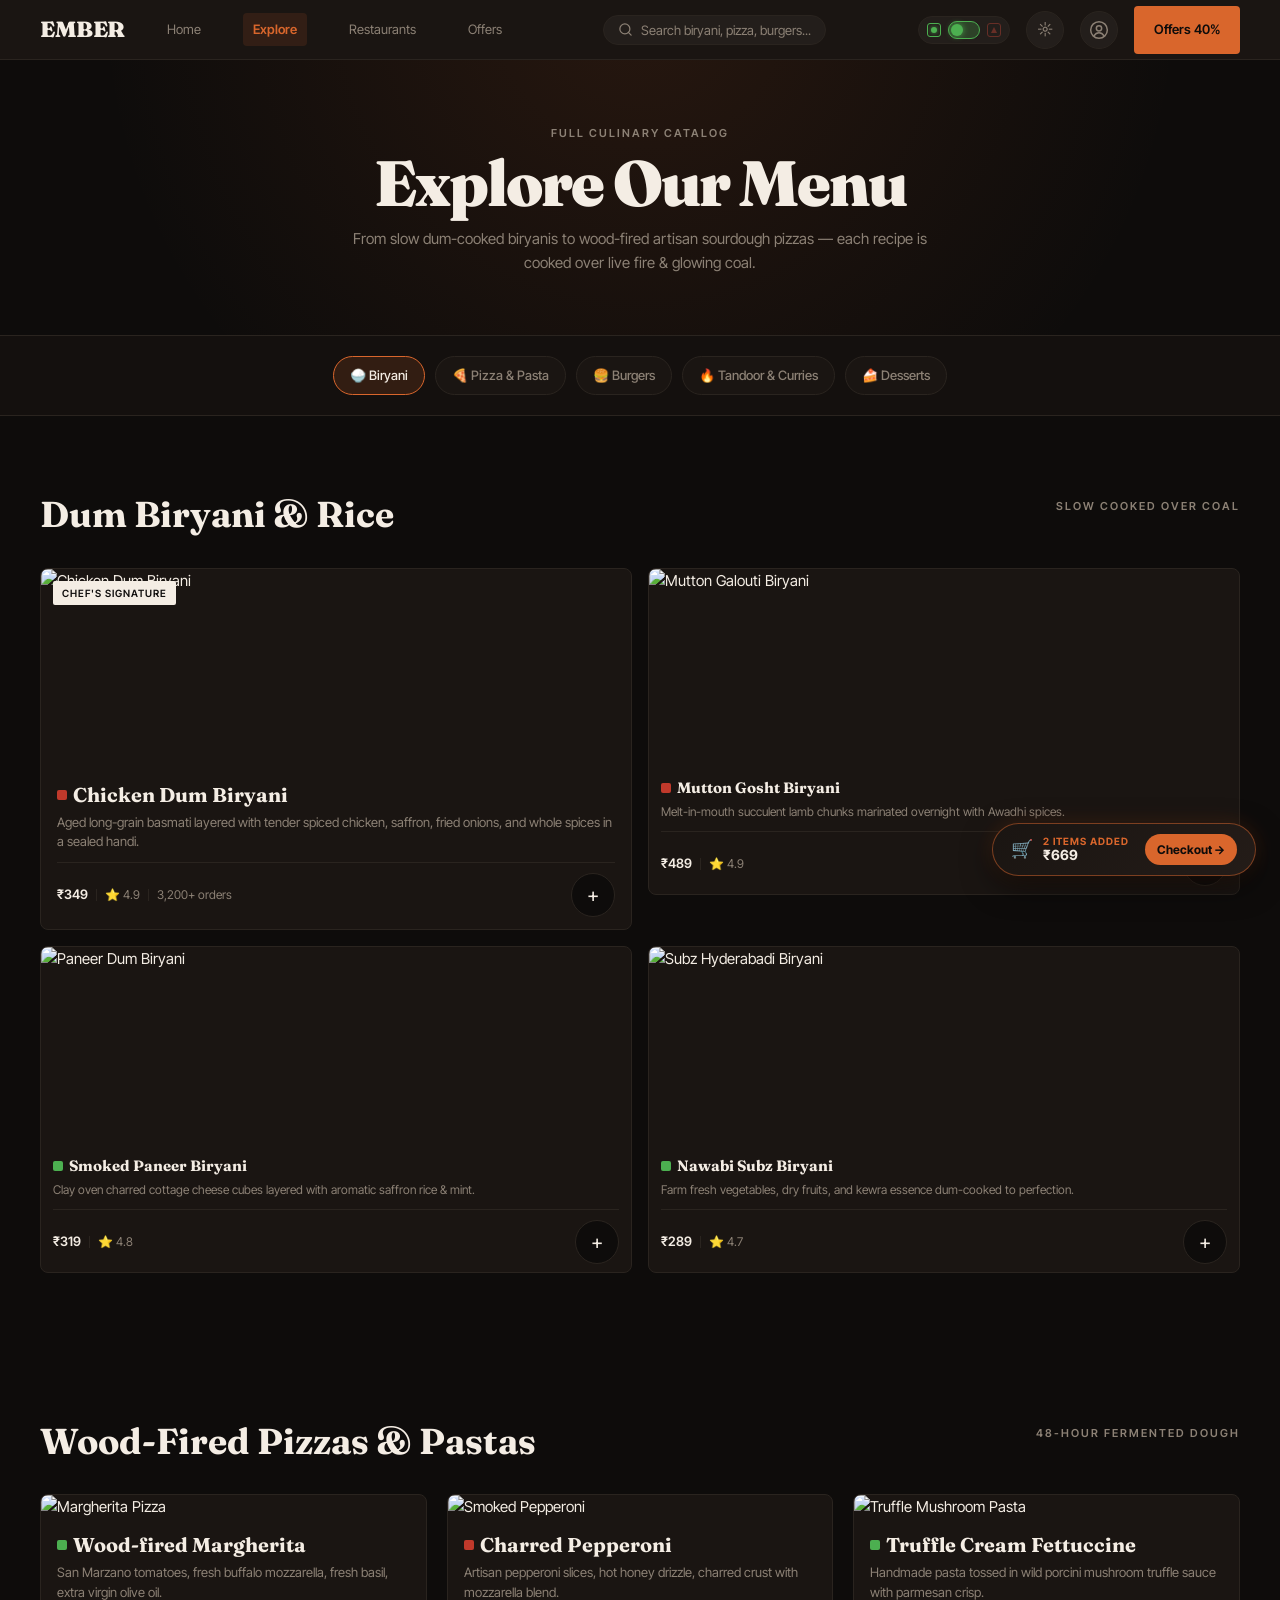
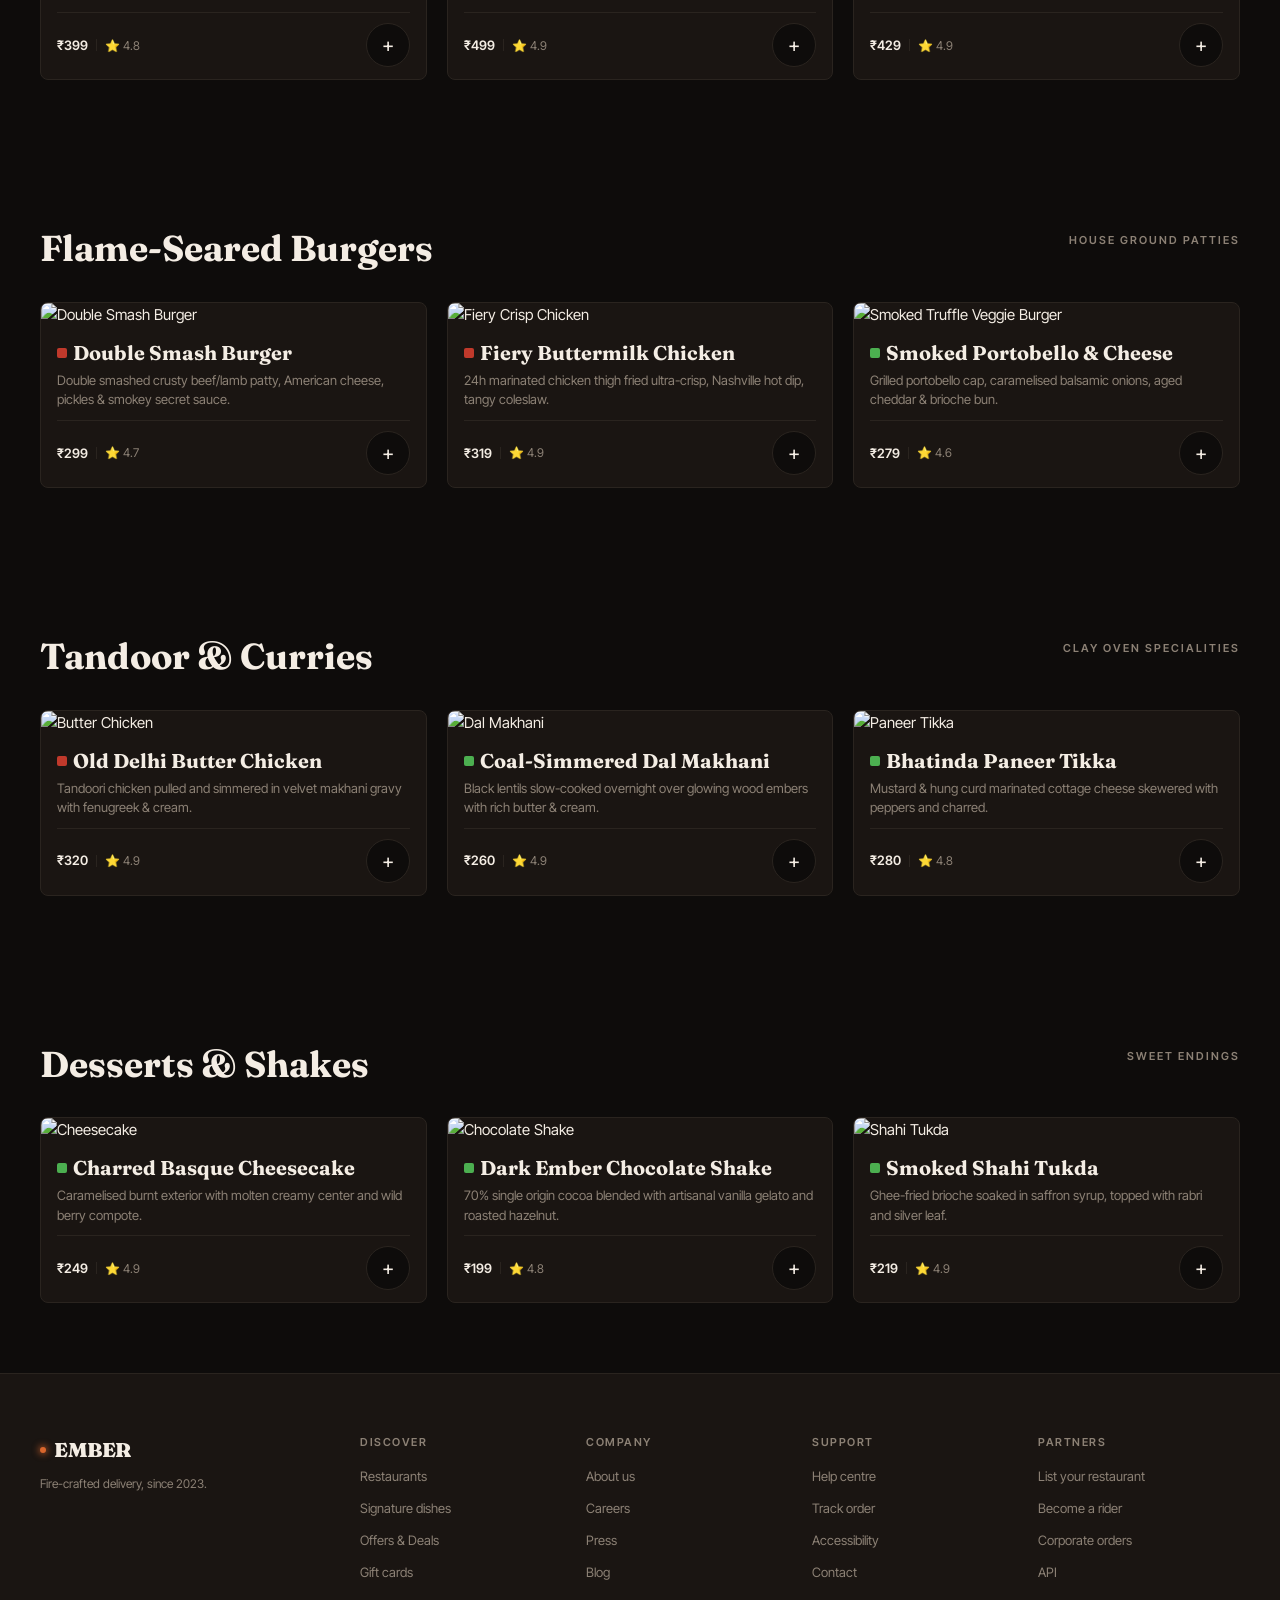
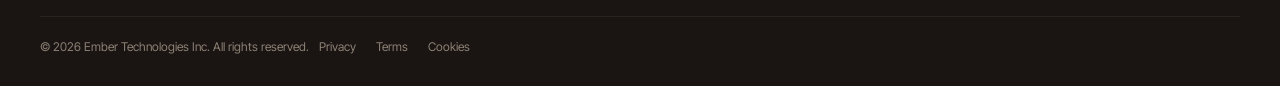
==== explore.html @ 4b08ce4d "Updated code" ====
<!DOCTYPE html>
<html lang="en">
<head>
  <meta charset="UTF-8" />
  <meta name="viewport" content="width=device-width, initial-scale=1.0" />
  <title>Explore Menu — EMBER</title>
  <link href="https://fonts.googleapis.com/css2?family=Fraunces:opsz,wght@9..144,700;9..144,900&family=Inter+Tight:wght@400;500;600&display=swap" rel="stylesheet" />
  <link rel="stylesheet" href="style.css" />
</head>
<body>

<!-- THEME CHECKBOX (hidden) -->
<input type="checkbox" id="themeCheck" class="theme-check" />

<!-- MENU CHECKBOX (hidden) -->
<input type="checkbox" id="menuCheck" class="menu-check" />

<!-- NAV -->
<nav id="nav">
  <a href="index.html" class="wordmark">EMBER</a>
  <div class="nav-links">
    <a href="index.html">Home</a>
    <a href="explore.html" class="active">Explore</a>
    <a href="restaurants.html">Restaurants</a>
    <a href="offers.html">Offers</a>
  </div>

  <!-- Search input (pure HTML/CSS) -->
  <div class="nav-search-box">
    <svg width="15" height="15" viewBox="0 0 24 24" fill="none" stroke="currentColor" stroke-width="2" stroke-linecap="round">
      <circle cx="11" cy="11" r="8"/><line x1="21" y1="21" x2="16.65" y2="16.65"/>
    </svg>
    <input type="text" placeholder="Search biryani, pizza, burgers..." aria-label="Search dishes" />
  </div>

  <div class="nav-right">
    <!-- Veg / Non-Veg Iconic Toggle (Symbols instead of text) -->
    <label class="veg-toggle" title="Toggle Vegetarian / Non-Vegetarian" aria-label="Toggle Veg / Non-Veg">
      <input type="checkbox" id="vegCheck" class="veg-check" />
      <span class="veg-symbol veg-icon" title="Vegetarian">
        <span class="symbol-box"><span class="symbol-circle"></span></span>
      </span>
      <div class="veg-toggle__track">
        <div class="veg-toggle__thumb"></div>
      </div>
      <span class="veg-symbol nonveg-icon" title="Non-Vegetarian">
        <span class="symbol-box"><span class="symbol-triangle"></span></span>
      </span>
    </label>

    <!-- Theme Toggle (Light / Dark Mode) -->
    <label for="themeCheck" class="theme-toggle" title="Toggle Light / Dark Mode" aria-label="Toggle Theme">
      <span class="theme-icon-sun">☼</span>
      <span class="theme-icon-moon">🌙</span>
    </label>

    <!-- Profile Icon on Right -->
    <a href="profile.html" class="nav-profile-btn" title="My Profile" aria-label="Profile">
      <svg width="20" height="20" viewBox="0 0 24 24" fill="none" stroke="currentColor" stroke-width="1.8" stroke-linecap="round" stroke-linejoin="round">
        <circle cx="12" cy="12" r="10"></circle>
        <circle cx="12" cy="10" r="3.2"></circle>
        <path d="M6.2 18.8C7.5 16.5 9.6 15.2 12 15.2C14.4 15.2 16.5 16.5 17.8 18.8"></path>
      </svg>
    </a>

    <a href="offers.html" class="btn btn-primary">Offers 40%</a>

    <!-- Hamburger -->
    <label for="menuCheck" class="hamburger" aria-label="Toggle menu">
      <span></span>
      <span></span>
      <span></span>
    </label>

  </div>
</nav>

<!-- Mobile nav drawer -->
<div class="mobile-nav" id="mobileNav">
  <a href="index.html">Home</a>
  <a href="explore.html" class="active">Explore</a>
  <a href="restaurants.html">Restaurants</a>
  <a href="offers.html">Offers</a>
  <a href="profile.html">Profile</a>
  <a href="login.html">Sign In</a>
</div>

<!-- FLOATING QUICK CART PILL -->
<a href="offers.html" class="floating-cart" title="View Cart">
  <div class="cart-left">
    <span class="cart-icon">🛒</span>
    <div class="cart-text">
      <span class="cart-count">2 Items Added</span>
      <span class="cart-price">₹669</span>
    </div>
  </div>
  <span class="cart-cta">Checkout →</span>
</a>

<!-- PAGE HERO -->
<section class="page-hero">
  <p class="eyebrow">Full culinary catalog</p>
  <h1>Explore Our Menu</h1>
  <p class="hero-sub">From slow dum-cooked biryanis to wood-fired artisan sourdough pizzas — each recipe is cooked over live fire & glowing coal.</p>
</section>

<!-- FILTER PILLS -->
<div class="filter-bar">
  <a href="#biryani" class="filter-pill active">🍚 Biryani</a>
  <a href="#pizza" class="filter-pill">🍕 Pizza & Pasta</a>
  <a href="#burgers" class="filter-pill">🍔 Burgers</a>
  <a href="#tandoor" class="filter-pill">🔥 Tandoor & Curries</a>
  <a href="#desserts" class="filter-pill">🍰 Desserts</a>
</div>

<!-- SECTION 1: BIRYANI -->
<section class="section" id="biryani">
  <div class="section-head">
    <h2 class="section-title">Dum Biryani & Rice</h2>
    <span class="eyebrow">Slow cooked over coal</span>
  </div>
  <div class="dishes-grid">

    <div class="dish-card featured nonveg-card">
      <div class="img-box img-rel">
        <img src="https://images.unsplash.com/photo-1585937421612-70a008356fbe?w=700&q=85&auto=format&fit=crop" alt="Chicken Dum Biryani" loading="lazy" />
        <span class="dish-tag">Chef's Signature</span>
      </div>
      <div class="dish-body">
        <h3 class="dish-name"><span class="dish-dot nonveg"></span>Chicken Dum Biryani</h3>
        <p class="dish-desc">Aged long-grain basmati layered with tender spiced chicken, saffron, fried onions, and whole spices in a sealed handi.</p>
        <div class="meta-row">
          <span class="price">₹349</span>
          <span class="divider"></span>
          <span class="rating">⭐ 4.9</span>
          <span class="divider"></span>
          <span class="orders">3,200+ orders</span>
          <button class="add-btn">+</button>
        </div>
      </div>
    </div>

    <div class="small-stack">
      <div class="dish-card small nonveg-card">
        <div class="img-box"><img src="https://images.unsplash.com/photo-1563379091339-03b21ab4a4f8?w=400&q=80&auto=format&fit=crop" alt="Mutton Galouti Biryani" loading="lazy" /></div>
        <div class="dish-body">
          <h3 class="dish-name"><span class="dish-dot nonveg"></span>Mutton Gosht Biryani</h3>
          <p class="dish-desc">Melt-in-mouth succulent lamb chunks marinated overnight with Awadhi spices.</p>
          <div class="meta-row"><span class="price">₹489</span><span class="divider"></span><span class="rating">⭐ 4.9</span><button class="add-btn">+</button></div>
        </div>
      </div>

      <div class="dish-card small">
        <div class="img-box"><img src="https://images.unsplash.com/photo-1633945274405-b6c8069047b0?w=400&q=80&auto=format&fit=crop" alt="Paneer Dum Biryani" loading="lazy" /></div>
        <div class="dish-body">
          <h3 class="dish-name"><span class="dish-dot veg"></span>Smoked Paneer Biryani</h3>
          <p class="dish-desc">Clay oven charred cottage cheese cubes layered with aromatic saffron rice & mint.</p>
          <div class="meta-row"><span class="price">₹319</span><span class="divider"></span><span class="rating">⭐ 4.8</span><button class="add-btn">+</button></div>
        </div>
      </div>

      <div class="dish-card small">
        <div class="img-box"><img src="https://images.unsplash.com/photo-1596797038530-2c107229654b?w=400&q=80&auto=format&fit=crop" alt="Subz Hyderabadi Biryani" loading="lazy" /></div>
        <div class="dish-body">
          <h3 class="dish-name"><span class="dish-dot veg"></span>Nawabi Subz Biryani</h3>
          <p class="dish-desc">Farm fresh vegetables, dry fruits, and kewra essence dum-cooked to perfection.</p>
          <div class="meta-row"><span class="price">₹289</span><span class="divider"></span><span class="rating">⭐ 4.7</span><button class="add-btn">+</button></div>
        </div>
      </div>
    </div>

  </div>
</section>

<!-- SECTION 2: PIZZAS & PASTAS -->
<section class="section" id="pizza">
  <div class="section-head">
    <h2 class="section-title">Wood-Fired Pizzas & Pastas</h2>
    <span class="eyebrow">48-hour fermented dough</span>
  </div>
  <div class="menu-grid">

    <div class="dish-card">
      <div class="img-box"><img src="https://images.unsplash.com/photo-1513104890138-7c749659a591?w=600&q=80&auto=format&fit=crop" alt="Margherita Pizza" loading="lazy" /></div>
      <div class="dish-body">
        <h3 class="dish-name"><span class="dish-dot veg"></span>Wood-fired Margherita</h3>
        <p class="dish-desc">San Marzano tomatoes, fresh buffalo mozzarella, fresh basil, extra virgin olive oil.</p>
        <div class="meta-row"><span class="price">₹399</span><span class="divider"></span><span class="rating">⭐ 4.8</span><button class="add-btn">+</button></div>
      </div>
    </div>

    <div class="dish-card nonveg-card">
      <div class="img-box"><img src="https://images.unsplash.com/photo-1628840042765-356cda07504e?w=600&q=80&auto=format&fit=crop" alt="Smoked Pepperoni" loading="lazy" /></div>
      <div class="dish-body">
        <h3 class="dish-name"><span class="dish-dot nonveg"></span>Charred Pepperoni</h3>
        <p class="dish-desc">Artisan pepperoni slices, hot honey drizzle, charred crust with mozzarella blend.</p>
        <div class="meta-row"><span class="price">₹499</span><span class="divider"></span><span class="rating">⭐ 4.9</span><button class="add-btn">+</button></div>
      </div>
    </div>

    <div class="dish-card">
      <div class="img-box"><img src="https://images.unsplash.com/photo-1621996346565-e3dbc646d9a9?w=600&q=80&auto=format&fit=crop" alt="Truffle Mushroom Pasta" loading="lazy" /></div>
      <div class="dish-body">
        <h3 class="dish-name"><span class="dish-dot veg"></span>Truffle Cream Fettuccine</h3>
        <p class="dish-desc">Handmade pasta tossed in wild porcini mushroom truffle sauce with parmesan crisp.</p>
        <div class="meta-row"><span class="price">₹429</span><span class="divider"></span><span class="rating">⭐ 4.9</span><button class="add-btn">+</button></div>
      </div>
    </div>

  </div>
</section>

<!-- SECTION 3: BURGERS -->
<section class="section" id="burgers">
  <div class="section-head">
    <h2 class="section-title">Flame-Seared Burgers</h2>
    <span class="eyebrow">House ground patties</span>
  </div>
  <div class="menu-grid">

    <div class="dish-card nonveg-card">
      <div class="img-box"><img src="https://images.unsplash.com/photo-1555939594-58d7cb561ad1?w=600&q=80&auto=format&fit=crop" alt="Double Smash Burger" loading="lazy" /></div>
      <div class="dish-body">
        <h3 class="dish-name"><span class="dish-dot nonveg"></span>Double Smash Burger</h3>
        <p class="dish-desc">Double smashed crusty beef/lamb patty, American cheese, pickles & smokey secret sauce.</p>
        <div class="meta-row"><span class="price">₹299</span><span class="divider"></span><span class="rating">⭐ 4.7</span><button class="add-btn">+</button></div>
      </div>
    </div>

    <div class="dish-card nonveg-card">
      <div class="img-box"><img src="https://images.unsplash.com/photo-1568901346375-23c9450c58cd?w=600&q=80&auto=format&fit=crop" alt="Fiery Crisp Chicken" loading="lazy" /></div>
      <div class="dish-body">
        <h3 class="dish-name"><span class="dish-dot nonveg"></span>Fiery Buttermilk Chicken</h3>
        <p class="dish-desc">24h marinated chicken thigh fried ultra-crisp, Nashville hot dip, tangy coleslaw.</p>
        <div class="meta-row"><span class="price">₹319</span><span class="divider"></span><span class="rating">⭐ 4.9</span><button class="add-btn">+</button></div>
      </div>
    </div>

    <div class="dish-card">
      <div class="img-box"><img src="https://images.unsplash.com/photo-1550547660-d9450f859349?w=600&q=80&auto=format&fit=crop" alt="Smoked Truffle Veggie Burger" loading="lazy" /></div>
      <div class="dish-body">
        <h3 class="dish-name"><span class="dish-dot veg"></span>Smoked Portobello & Cheese</h3>
        <p class="dish-desc">Grilled portobello cap, caramelised balsamic onions, aged cheddar & brioche bun.</p>
        <div class="meta-row"><span class="price">₹279</span><span class="divider"></span><span class="rating">⭐ 4.6</span><button class="add-btn">+</button></div>
      </div>
    </div>

  </div>
</section>

<!-- SECTION 4: TANDOOR & CURRIES -->
<section class="section" id="tandoor">
  <div class="section-head">
    <h2 class="section-title">Tandoor & Curries</h2>
    <span class="eyebrow">Clay oven specialities</span>
  </div>
  <div class="menu-grid">

    <div class="dish-card nonveg-card">
      <div class="img-box"><img src="https://images.unsplash.com/photo-1567188040759-fb8a883dc6d8?w=600&q=80&auto=format&fit=crop" alt="Butter Chicken" loading="lazy" /></div>
      <div class="dish-body">
        <h3 class="dish-name"><span class="dish-dot nonveg"></span>Old Delhi Butter Chicken</h3>
        <p class="dish-desc">Tandoori chicken pulled and simmered in velvet makhani gravy with fenugreek & cream.</p>
        <div class="meta-row"><span class="price">₹320</span><span class="divider"></span><span class="rating">⭐ 4.9</span><button class="add-btn">+</button></div>
      </div>
    </div>

    <div class="dish-card">
      <div class="img-box"><img src="https://images.unsplash.com/photo-1588166524941-3bf61a9c41db?w=600&q=80&auto=format&fit=crop" alt="Dal Makhani" loading="lazy" /></div>
      <div class="dish-body">
        <h3 class="dish-name"><span class="dish-dot veg"></span>Coal-Simmered Dal Makhani</h3>
        <p class="dish-desc">Black lentils slow-cooked overnight over glowing wood embers with rich butter & cream.</p>
        <div class="meta-row"><span class="price">₹260</span><span class="divider"></span><span class="rating">⭐ 4.9</span><button class="add-btn">+</button></div>
      </div>
    </div>

    <div class="dish-card">
      <div class="img-box"><img src="https://images.unsplash.com/photo-1599488615731-7e5c2823ff28?w=600&q=80&auto=format&fit=crop" alt="Paneer Tikka" loading="lazy" /></div>
      <div class="dish-body">
        <h3 class="dish-name"><span class="dish-dot veg"></span>Bhatinda Paneer Tikka</h3>
        <p class="dish-desc">Mustard & hung curd marinated cottage cheese skewered with peppers and charred.</p>
        <div class="meta-row"><span class="price">₹280</span><span class="divider"></span><span class="rating">⭐ 4.8</span><button class="add-btn">+</button></div>
      </div>
    </div>

  </div>
</section>

<!-- SECTION 5: DESSERTS -->
<section class="section" id="desserts">
  <div class="section-head">
    <h2 class="section-title">Desserts & Shakes</h2>
    <span class="eyebrow">Sweet endings</span>
  </div>
  <div class="menu-grid">

    <div class="dish-card">
      <div class="img-box"><img src="https://images.unsplash.com/photo-1551024601-bec78aea704b?w=600&q=80&auto=format&fit=crop" alt="Cheesecake" loading="lazy" /></div>
      <div class="dish-body">
        <h3 class="dish-name"><span class="dish-dot veg"></span>Charred Basque Cheesecake</h3>
        <p class="dish-desc">Caramelised burnt exterior with molten creamy center and wild berry compote.</p>
        <div class="meta-row"><span class="price">₹249</span><span class="divider"></span><span class="rating">⭐ 4.9</span><button class="add-btn">+</button></div>
      </div>
    </div>

    <div class="dish-card">
      <div class="img-box"><img src="https://images.unsplash.com/photo-1572490122747-3968b75cc699?w=600&q=80&auto=format&fit=crop" alt="Chocolate Shake" loading="lazy" /></div>
      <div class="dish-body">
        <h3 class="dish-name"><span class="dish-dot veg"></span>Dark Ember Chocolate Shake</h3>
        <p class="dish-desc">70% single origin cocoa blended with artisanal vanilla gelato and roasted hazelnut.</p>
        <div class="meta-row"><span class="price">₹199</span><span class="divider"></span><span class="rating">⭐ 4.8</span><button class="add-btn">+</button></div>
      </div>
    </div>

    <div class="dish-card">
      <div class="img-box"><img src="https://images.unsplash.com/photo-1601050690597-df0568f70950?w=600&q=80&auto=format&fit=crop" alt="Shahi Tukda" loading="lazy" /></div>
      <div class="dish-body">
        <h3 class="dish-name"><span class="dish-dot veg"></span>Smoked Shahi Tukda</h3>
        <p class="dish-desc">Ghee-fried brioche soaked in saffron syrup, topped with rabri and silver leaf.</p>
        <div class="meta-row"><span class="price">₹219</span><span class="divider"></span><span class="rating">⭐ 4.9</span><button class="add-btn">+</button></div>
      </div>
    </div>

  </div>
</section>

<!-- FOOTER -->
<footer>
  <div class="footer-top">
    <div>
      <div class="footer-wordmark"><span class="ember-dot"></span> EMBER</div>
      <p class="footer-tagline">Fire-crafted delivery, since 2023.</p>
    </div>
    <div class="footer-nav">
      <div><p class="col-head">Discover</p><ul><li><a href="restaurants.html">Restaurants</a></li><li><a href="explore.html">Signature dishes</a></li><li><a href="offers.html">Offers & Deals</a></li><li><a href="explore.html">Gift cards</a></li></ul></div>
      <div><p class="col-head">Company</p><ul><li><a href="home.html">About us</a></li><li><a href="#">Careers</a></li><li><a href="#">Press</a></li><li><a href="#">Blog</a></li></ul></div>
      <div><p class="col-head">Support</p><ul><li><a href="#">Help centre</a></li><li><a href="#">Track order</a></li><li><a href="#">Accessibility</a></li><li><a href="#">Contact</a></li></ul></div>
      <div><p class="col-head">Partners</p><ul><li><a href="#">List your restaurant</a></li><li><a href="#">Become a rider</a></li><li><a href="#">Corporate orders</a></li><li><a href="#">API</a></li></ul></div>
    </div>
  </div>
  <div class="footer-bottom">
    <p>© 2026 Ember Technologies Inc. All rights reserved.</p>
    <div class="legal-links"><a href="#">Privacy</a><a href="#">Terms</a><a href="#">Cookies</a></div>
  </div>
</footer>

</body>
</html>
---- style.css ----
/* ============================================
   EMBER — style.css
   MOBILE FIRST: base styles target smallest
   screens. min-width queries add layout for
   larger screens progressively.
   Viewport meta tag is in index.html.
   ============================================ */

/* === RESET === */
*, *::before, *::after {
  margin: 0;
  padding: 0;
  box-sizing: border-box;
}

/* === BASE (mobile — smallest screen first) === */
body {
  background-color: #0E0C0B;
  color: #F4EDE4;
  font-family: 'Inter Tight', sans-serif;
  font-size: 15px;
  line-height: 1.6;
  overflow-x: hidden;
}

img {
  display: block;
  max-width: 100%;
  height: auto;
}

a   { color: inherit; text-decoration: none; }
ul, ol { list-style: none; }

button {
  background: none;
  border: none;
  cursor: pointer;
  font-family: inherit;
  color: inherit;
}

/* === NAV — mobile base === */
nav {
  position: fixed;
  top: 0; left: 0; right: 0;
  z-index: 100;
  display: flex;
  align-items: center;
  gap: 1rem;
  /* Mobile: tighter padding */
  padding: 0 16px;
  height: 60px;
  background-color: #1A1512;
  border-bottom: 1px solid #2A241F;
}

nav.scrolled { border-bottom-color: #8C8175; }

/* === CSS SCROLL-DRIVEN: nav border brightens on scroll ===
   Uses animation-timeline: scroll() — pure CSS, no JS.
   Falls back gracefully on unsupported browsers.          */
@keyframes navScroll {
  to { border-bottom-color: #8C8175; }
}

@supports (animation-timeline: scroll()) {
  nav {
    animation: navScroll linear both;
    animation-timeline: scroll(root block);
    animation-range: 0px 60px;
  }
}

/* === CSS SCROLL REVEAL ===
   Fade + slide up as each element enters the viewport.
   Uses animation-timeline: view() — pure CSS, no JS.
   @supports ensures hidden elements are shown on
   browsers that don't support this yet.               */
@keyframes revealUp {
  from { opacity: 0; transform: translateY(28px); }
  to   { opacity: 1; transform: translateY(0); }
}

@supports (animation-timeline: view()) {
  .cat-card,
  .dish-card,
  .rest-card,
  .why-item,
  .offer-content {
    animation: revealUp 0.55s ease both;
    animation-timeline: view();
    animation-range: entry 5% entry 35%;
  }
}

.wordmark {
  font-family: 'Fraunces', serif;
  font-size: 22px;
  font-weight: 900;
  letter-spacing: -0.5px;
  color: #F4EDE4;
}

/* Desktop nav links hidden on mobile */
.nav-links {
  display: none;
  gap: 2rem;
  margin-right: auto;
}

.nav-links a       { font-size: 13px; color: #8C8175; padding: 6px 10px; border-radius: 4px; transition: color 0.2s, background-color 0.2s; }
.nav-links a:hover { color: #F4EDE4; }
.nav-links a.active { color: #D9662C; font-weight: 600; background-color: rgba(217, 102, 44, 0.12); }

/* Right side of nav */
.nav-right {
  display: flex;
  align-items: center;
  gap: 1rem;
  margin-left: auto;
}

/* === BUTTONS — mobile base === */
/* Min tappable area: 48x48px as per mobile-first best practice */
.btn {
  display: inline-flex;
  align-items: center;
  justify-content: center;
  min-height: 48px;
  padding: 0 20px;
  font-size: 13px;
  font-weight: 600;
  border-radius: 4px;
  text-align: center;
}

.btn:hover     { opacity: 0.85; }
.btn-primary   { background-color: #D9662C; color: #0E0C0B; }
.btn-ghost     { border: 1px solid #2A241F; color: #F4EDE4; }

/* === HERO — mobile base: single column === */
.hero {
  padding-top: 60px;         /* offset for fixed nav */
  display: grid;
  grid-template-columns: 1fr; /* single column on mobile */
  overflow: hidden;
}

.hero-content {
  padding: 32px 16px 40px;
  order: 2;                  /* text below image on mobile */
}

.eyebrow {
  font-size: 11px;
  font-weight: 600;
  letter-spacing: 2px;
  text-transform: uppercase;
  color: #8C8175;
  margin-bottom: 16px;
}

h1 {
  font-family: 'Fraunces', serif;
  font-size: 40px;           /* small on mobile */
  font-weight: 900;
  line-height: 0.95;
  letter-spacing: -1px;
  color: #F4EDE4;
  margin-bottom: 16px;
}

h1 span { display: block; }

.hero-sub {
  font-size: 14px;
  color: #8C8175;
  margin-bottom: 24px;
  line-height: 1.6;
}

/* Stack buttons vertically on mobile */
.btn-row {
  display: flex;
  flex-direction: column;
  gap: 10px;
}

.btn-row .btn { width: 100%; }

.hero-img-wrap {
  position: relative;
  min-height: 260px;
  order: 1;                  /* image above text on mobile */
}

.hero-img-wrap img {
  width: 100%;
  height: 100%;
  object-fit: cover;
}

.badges {
  position: absolute;
  bottom: 16px;
  left: 8px;
  display: flex;
  flex-direction: column;
  gap: 6px;
}

.badge {
  display: inline-flex;
  align-items: center;
  gap: 6px;
  font-size: 11px;
  font-weight: 500;
  background-color: rgba(14,12,11,0.78);
  border: 1px solid rgba(244,237,228,0.12);
  padding: 5px 10px;
  border-radius: 50px;
}

#heroCanvas {
  position: absolute;
  top: 0; left: 0;
  width: 100%; height: 100%;
  pointer-events: none;
}

/* === SECTIONS — mobile base === */
.section { padding: 44px 16px; }

.section-head {
  display: flex;
  align-items: center;
  justify-content: space-between;
  margin-bottom: 24px;
}

.section-title {
  font-family: 'Fraunces', serif;
  font-size: 28px;           /* smaller on mobile */
  font-weight: 700;
  color: #F4EDE4;
}

.see-all       { font-size: 13px; color: #8C8175; }
.see-all:hover { color: #F4EDE4; }

/* === CATEGORIES — horizontal scroll on all screens === */
.cat-strip {
  display: flex;
  gap: 12px;
  overflow-x: auto;
  -webkit-overflow-scrolling: touch;
}

.cat-strip::-webkit-scrollbar { display: none; }

.cat-card {
  flex-shrink: 0;
  width: 150px;              /* compact on mobile */
  border-radius: 6px;
  overflow: hidden;
  background-color: #1A1512;
  cursor: pointer;
}

.cat-card.wide   { width: 220px; }
.cat-card.tall   { width: 165px; }
.cat-card.narrow { width: 130px; }

.cat-card .img-box {
  height: 160px;             /* shorter images on mobile */
  overflow: hidden;
}

.cat-card .img-box img {
  width: 100%; height: 100%;
  object-fit: cover;
  transition: transform 0.4s;
}

.cat-card:hover .img-box img { transform: scale(1.04); }

.cat-name {
  display: block;
  font-size: 13px;
  font-weight: 600;
  padding: 10px 12px;
  position: relative;
}

.cat-name::after {
  content: '';
  position: absolute;
  bottom: 6px; left: 12px;
  width: 0; height: 1px;
  background-color: #D9662C;
  transition: width 0.4s;
}

.cat-card:hover .cat-name::after { width: calc(100% - 24px); }

/* === DISHES — all equal cards on mobile === */
.dishes-grid {
  display: grid;
  grid-template-columns: 1fr;
  gap: 16px;
  align-items: start;
}

/* small-stack becomes a normal flow on mobile */
.small-stack {
  display: contents; /* children participate directly in dishes-grid */
}

.dish-card {
  background-color: #1A1512;
  border: 1px solid #2A241F;
  border-radius: 8px;
  overflow: hidden;
  transition: border-color 0.3s;
}

.dish-card:hover { border-color: #8C8175; }

.dish-card .img-box          { overflow: hidden; }
.dish-card.featured .img-box { height: 200px; }  /* same height as small on mobile */
.dish-card.small    .img-box { height: 200px; }

.dish-card .img-box img {
  width: 100%; height: 100%;
  object-fit: cover;
  transition: transform 0.5s;
}

.dish-card:hover .img-box img { transform: scale(1.03); }

.img-rel { position: relative; }

.dish-tag {
  position: absolute;
  top: 12px; left: 12px;
  font-size: 10px; font-weight: 600;
  letter-spacing: 1px; text-transform: uppercase;
  background-color: #F4EDE4; color: #0E0C0B;
  padding: 4px 9px; border-radius: 2px;
}

.dish-body             { padding: 14px 16px 12px; }
.dish-card.small .dish-body { padding: 10px 12px 8px; }

.dish-name {
  font-family: 'Fraunces', serif;
  font-size: 18px;
  font-weight: 700;
  line-height: 1.2;
  margin-bottom: 6px;
  display: flex;
  align-items: center;
}

.dish-card.small .dish-name { font-size: 15px; }

.dish-desc {
  font-size: 13px;
  color: #8C8175;
  line-height: 1.5;
  margin-bottom: 10px;
}

.dish-card.small .dish-desc { font-size: 12px; }

.meta-row {
  display: flex;
  align-items: center;
  gap: 8px;
  padding-top: 10px;
  border-top: 1px solid #2A241F;
  font-size: 13px;
  flex-wrap: wrap;
}

.price   { font-weight: 600; }
.divider { width: 1px; height: 12px; background-color: #2A241F; flex-shrink: 0; }
.rating  { font-size: 12px; color: #8C8175; }
.orders  { font-size: 12px; color: #8C8175; }

/* Add button — 48x48 tappable area */
.add-btn {
  margin-left: auto;
  width: 44px;
  height: 44px;
  border-radius: 50%;
  background-color: #0E0C0B;
  border: 1px solid #2A241F;
  font-size: 20px;
  display: flex;
  align-items: center;
  justify-content: center;
  transition: background-color 0.2s;
  flex-shrink: 0;
}

.add-btn:hover {
  background-color: #D9662C;
  border-color: #D9662C;
  color: #0E0C0B;
}

/* === RESTAURANTS — single column on mobile === */
.rest-grid {
  display: grid;
  grid-template-columns: 1fr;  /* stacked on mobile */
  gap: 16px;
  align-items: start;
}

.rest-card {
  background-color: #1A1512;
  border: 1px solid #2A241F;
  border-radius: 8px;
  overflow: hidden;
  cursor: pointer;
  transition: border-color 0.3s;
}

.rest-card:hover  { border-color: #8C8175; }
.rest-card.offset { margin-top: 0; }   /* no offset on mobile */
.rest-card.wide   { grid-column: span 1; } /* no span on mobile */

.rest-card .img-box      { height: 180px; overflow: hidden; }
.rest-card.wide .img-box { height: 180px; }

.rest-card .img-box img {
  width: 100%; height: 100%;
  object-fit: cover;
  transition: transform 0.5s;
}

.rest-card:hover .img-box img { transform: scale(1.03); }

.rest-body    { padding: 14px 16px 16px; }
.rest-name    { font-family: 'Fraunces', serif; font-size: 18px; font-weight: 700; margin-bottom: 4px; }
.rest-cuisine { font-size: 12px; color: #8C8175; margin-bottom: 10px; }
.rest-info    { display: flex; align-items: center; gap: 6px; font-size: 12px; color: #8C8175; flex-wrap: wrap; }
.rest-info .rating { color: #F4EDE4; font-weight: 500; }

/* === OFFER === */
.offer {
  position: relative;
  min-height: 480px;
  display: flex;
  align-items: center;
  justify-content: center;
  overflow: hidden;
}

.offer-bg { position: absolute; top: 0; left: 0; width: 100%; height: 100%; }
.offer-bg img { width: 100%; height: 100%; object-fit: cover; }

.offer-bg::after {
  content: '';
  position: absolute;
  top: 0; left: 0; width: 100%; height: 100%;
  background: linear-gradient(to top, rgba(14,12,11,0.97), rgba(14,12,11,0.65));
}

#offerCanvas {
  position: absolute; top: 0; left: 0;
  width: 100%; height: 100%;
  pointer-events: none; z-index: 2;
}

.offer-content {
  position: relative; z-index: 3;
  text-align: center;
  padding: 40px 20px;
  width: 100%;
}

.offer-num {
  font-family: 'Fraunces', serif;
  font-size: 90px;            /* compact on mobile */
  font-weight: 900;
  line-height: 0.85;
  letter-spacing: -3px;
  color: #F4EDE4;
  margin-bottom: 10px;
}

.offer-title {
  font-family: 'Fraunces', serif;
  font-size: 28px;
  font-weight: 700;
  color: #F4EDE4;
  margin-bottom: 12px;
}

.offer-sub {
  font-size: 14px; color: #8C8175;
  margin-bottom: 24px; line-height: 1.6;
}

.offer-sub strong { color: #F4EDE4; }

/* === WHY EMBER — vertical list on mobile === */
.why {
  padding: 52px 16px;
  max-width: 860px;
}

.why .section-title { margin-bottom: 32px; }

/* Mobile: items stack vertically (1 2 3 4) */
.why-grid {
  display: grid;
  grid-template-columns: 1fr;
  gap: 0;
}

.why-item {
  display: grid;
  grid-template-columns: 48px 1fr;
  gap: 16px;
  padding: 28px 0;
  border-bottom: 1px solid #2A241F;
  align-items: start;
}

.why-item:first-child { border-top: 1px solid #2A241F; }

.why-num {
  font-family: 'Fraunces', serif;
  font-size: 36px;            /* smaller on mobile */
  font-weight: 900;
  color: #8C8175;
  line-height: 1;
  opacity: 0.55;
}

.why-title {
  font-family: 'Fraunces', serif;
  font-size: 20px;
  font-weight: 700;
  line-height: 1.2;
  margin-bottom: 8px;
}

.why-body { font-size: 14px; color: #8C8175; line-height: 1.7; }

/* === FOOTER — single column on mobile === */
footer {
  background-color: #1A1512;
  border-top: 1px solid #2A241F;
  padding: 40px 16px 20px;
}

.footer-top {
  display: grid;
  grid-template-columns: 1fr;  /* stacked on mobile */
  gap: 28px;
  margin-bottom: 32px;
}

.footer-wordmark {
  font-family: 'Fraunces', serif;
  font-size: 20px; font-weight: 900;
  letter-spacing: -0.5px; color: #F4EDE4;
  display: flex; align-items: center;
  gap: 8px; margin-bottom: 8px;
}

.ember-dot {
  width: 6px; height: 6px; border-radius: 50%;
  background-color: #D9662C;
  box-shadow: 0 0 6px 2px rgba(217,102,44,0.55);
  animation: pulse 2.8s ease-in-out infinite;
  flex-shrink: 0;
}

@keyframes pulse {
  50% { box-shadow: 0 0 10px 4px rgba(217,102,44,0.75); }
}

.footer-tagline { font-size: 12px; color: #8C8175; }

/* 2-col footer nav on mobile */
.footer-nav {
  display: grid;
  grid-template-columns: repeat(2, 1fr);
  gap: 24px;
}

.col-head {
  font-size: 11px; font-weight: 600;
  letter-spacing: 1.5px; text-transform: uppercase;
  color: #8C8175; margin-bottom: 12px;
}

.footer-nav ul   { display: flex; flex-direction: column; gap: 8px; }
.footer-nav a    { font-size: 13px; color: #8C8175; }
.footer-nav a:hover { color: #F4EDE4; }

.footer-bottom {
  display: flex;
  flex-direction: column;       /* stacked on mobile */
  align-items: flex-start;
  gap: 10px;
  padding-top: 20px;
  border-top: 1px solid #2A241F;
}

.footer-bottom p { font-size: 12px; color: #8C8175; }
.legal-links     { display: flex; gap: 20px; }
.legal-links a   { font-size: 12px; color: #8C8175; }
.legal-links a:hover { color: #F4EDE4; }

/* === ICONIC VEG / NON-VEG TOGGLE (Symbols instead of text) === */
.veg-check {
  display: none;
}

.veg-toggle {
  display: inline-flex;
  align-items: center;
  gap: 7px;
  cursor: pointer;
  user-select: none;
  background: rgba(255, 255, 255, 0.04);
  border: 1px solid #2A241F;
  padding: 4px 8px;
  border-radius: 50px;
  transition: all 0.3s ease;
}

.veg-toggle:hover {
  background: rgba(255, 255, 255, 0.07);
  border-color: rgba(255, 255, 255, 0.16);
}

/* Green Veg Symbol */
.veg-symbol {
  display: inline-flex;
  align-items: center;
  justify-content: center;
  transition: all 0.3s ease;
}

.veg-symbol .symbol-box {
  width: 14px;
  height: 14px;
  border-radius: 3px;
  display: flex;
  align-items: center;
  justify-content: center;
}

.veg-icon .symbol-box {
  border: 1.5px solid #4caf50;
}

.veg-icon .symbol-circle {
  width: 6px;
  height: 6px;
  border-radius: 50%;
  background-color: #4caf50;
  box-shadow: 0 0 5px rgba(76, 175, 80, 0.9);
}

/* Red Non-Veg Symbol */
.nonveg-icon {
  opacity: 0.35;
}

.nonveg-icon .symbol-box {
  border: 1.5px solid #e74c3c;
}

.nonveg-icon .symbol-triangle {
  width: 0;
  height: 0;
  border-left: 3.5px solid transparent;
  border-right: 3.5px solid transparent;
  border-bottom: 6px solid #e74c3c;
}

.veg-toggle__track {
  position: relative;
  width: 32px;
  height: 18px;
  border-radius: 50px;
  background-color: rgba(76, 175, 80, 0.25);
  border: 1px solid #4caf50;
  transition: all 0.3s cubic-bezier(0.4, 0, 0.2, 1);
}

.veg-toggle__thumb {
  position: absolute;
  top: 2px;
  left: 2px;
  width: 12px;
  height: 12px;
  border-radius: 50%;
  background-color: #4caf50;
  box-shadow: 0 0 6px rgba(76, 175, 80, 0.9);
  transition: transform 0.3s cubic-bezier(0.4, 0, 0.2, 1), background-color 0.3s ease, box-shadow 0.3s ease;
}

/* Checked state: Non-Veg Active */
.veg-check:checked ~ .veg-icon {
  opacity: 0.35;
}

.veg-check:checked ~ .veg-icon .symbol-circle {
  box-shadow: none;
}

.veg-check:checked ~ .nonveg-icon {
  opacity: 1;
}

.veg-check:checked ~ .nonveg-icon .symbol-triangle {
  filter: drop-shadow(0 0 4px rgba(231, 76, 60, 0.9));
}

.veg-check:checked ~ .veg-toggle__track {
  background-color: rgba(231, 76, 60, 0.25);
  border-color: #e74c3c;
}

.veg-check:checked ~ .veg-toggle__track .veg-toggle__thumb {
  transform: translateX(14px);
  background-color: #e74c3c;
  box-shadow: 0 0 6px rgba(231, 76, 60, 0.9);
}

.dish-dot {
  display: inline-block;
  width: 10px; height: 10px;
  border-radius: 2px; margin-right: 6px;
  flex-shrink: 0;
}

.dish-dot.veg    { background-color: #4caf50; }
.dish-dot.nonveg { background-color: #c0392b; }

/* === THEME TOGGLE BUTTON === */
.theme-toggle {
  width: 38px;
  height: 38px;
  border-radius: 50%;
  display: inline-flex;
  align-items: center;
  justify-content: center;
  border: 1px solid #2A241F;
  background-color: rgba(255, 255, 255, 0.04);
  cursor: pointer;
  color: #8C8175;
  font-size: 16px;
  transition: all 0.25s ease;
  flex-shrink: 0;
  user-select: none;
}

.theme-toggle:hover {
  border-color: #D9662C;
  color: #D9662C;
  background-color: rgba(217, 102, 44, 0.12);
  box-shadow: 0 0 10px rgba(217, 102, 44, 0.25);
}

.theme-icon-moon {
  display: none;
}

/* When light mode is toggled, swap sun with moon */
body:has(#themeCheck:checked) .theme-icon-sun {
  display: none;
}

body:has(#themeCheck:checked) .theme-icon-moon {
  display: inline;
}

/* === HAMBURGER === */
/* Min 48x48 tappable area */
.hamburger {
  display: flex;
  flex-direction: column;
  justify-content: center;
  gap: 5px;
  width: 48px; height: 48px;
  cursor: pointer;
  background: none; border: none;
  padding: 12px;
  flex-shrink: 0;
}

.hamburger span {
  display: block; height: 1.5px;
  background-color: #8C8175; border-radius: 2px;
  transition: transform 0.3s, opacity 0.3s;
}

.hamburger:hover span { background-color: #F4EDE4; }

.menu-check, .theme-check {
  display: none;
}

.menu-check:checked ~ nav .hamburger span:nth-child(1) { transform: translateY(6.5px) rotate(45deg); }
.menu-check:checked ~ nav .hamburger span:nth-child(2) { opacity: 0; }
.menu-check:checked ~ nav .hamburger span:nth-child(3) { transform: translateY(-6.5px) rotate(-45deg); }

.hamburger.open span:nth-child(1) { transform: translateY(6.5px) rotate(45deg); }
.hamburger.open span:nth-child(2) { opacity: 0; }
.hamburger.open span:nth-child(3) { transform: translateY(-6.5px) rotate(-45deg); }

/* Mobile nav drawer */
.mobile-nav {
  display: none;
  position: fixed;
  top: 60px; left: 0; right: 0;
  background-color: #1A1512;
  border-bottom: 1px solid #2A241F;
  padding: 16px 20px 20px;
  z-index: 99;
  flex-direction: column; gap: 4px;
}

.mobile-nav.open,
.menu-check:checked ~ .mobile-nav { display: flex; }

.mobile-nav a {
  font-size: 15px; font-weight: 500;
  color: #8C8175;
  /* Min 48px touch target */
  padding: 14px 0;
  border-bottom: 1px solid #2A241F;
  transition: color 0.15s;
}

.mobile-nav a:last-child { border-bottom: none; }
.mobile-nav a:hover      { color: #F4EDE4; }
.mobile-nav a.active     { color: #D9662C; font-weight: 600; }

/* ============================================
   MIN-WIDTH MEDIA QUERIES
   Progressively enhance layout for larger screens.
   No max-width queries — pure mobile-first.
   ============================================ */

/* === TABLET (≥ 600px) === */
@media (min-width: 600px) {

  nav { padding: 0 24px; }

  h1  { font-size: 56px; letter-spacing: -1.5px; }

  .hero-img-wrap { min-height: 360px; }

  .hero-content  { padding: 40px 24px 52px; }

  .section       { padding: 56px 24px; }

  .section-title { font-size: 32px; }

  /* Dishes: 2-col equal grid on tablet */
  .dishes-grid   { grid-template-columns: repeat(2, 1fr); }
  .dish-card.featured .img-box { height: 200px; }
  .dish-card.small    .img-box { height: 200px; }
  .dish-name     { font-size: 20px; }

  /* Restaurants: 2-col on tablet */
  .rest-grid     { grid-template-columns: repeat(2, 1fr); }

  /* Offer section bigger */
  .offer-num     { font-size: 130px; letter-spacing: -4px; }
  .offer-title   { font-size: 34px; }

  /* Why: wider number col */
  .why           { padding: 64px 24px; }
  .why-item      { grid-template-columns: 64px 1fr; gap: 24px; padding: 36px 0; }
  .why-num       { font-size: 48px; }
  .why-title     { font-size: 22px; }
  /* Footer: 2-col brand + nav */
  .footer-top    { grid-template-columns: 200px 1fr; gap: 40px; }
  .footer-nav    { grid-template-columns: repeat(2, 1fr); }
  .footer-bottom { flex-direction: row; align-items: center; }
  footer         { padding: 48px 24px 24px; }

  /* Show veg toggle labels */
  .veg-toggle__label { display: inline-flex; }

  /* Buttons row side-by-side */
  .btn-row            { flex-direction: row; }
  .btn-row .btn       { width: auto; min-height: 48px; }

  /* Cat cards slightly bigger */
  .cat-card           { width: 165px; }
  .cat-card.wide      { width: 250px; }
  .cat-card.tall      { width: 185px; }
  .cat-card.narrow    { width: 140px; }
  .cat-card .img-box  { height: 185px; }
}

/* === LAPTOP (≥ 900px) === */
@media (min-width: 900px) {

  nav { padding: 0 40px; gap: 2rem; }

  /* Show desktop nav links, hide hamburger */
  .nav-links  { display: flex; }
  .hamburger  { display: none; }

  h1          { font-size: 76px; letter-spacing: -2px; }

  /* Hero: 2-col side by side */
  .hero {
    grid-template-columns: 1fr 1fr;
    min-height: 100vh;
    align-items: center;
  }

  .hero-content  { padding: 60px 40px; order: 1; }
  .hero-img-wrap { min-height: 520px; order: 2; }
  .hero-img-wrap img { width: 110%; }

  .badges { bottom: 30px; left: -10px; }
  .badge  { font-size: 12px; padding: 6px 14px; }

  .section       { padding: 70px 40px; }
  .section-title { font-size: 36px; }

  .dish-card.featured .img-box { height: 200px; }
  .dish-card.small    .img-box { height: 200px; }

  /* Restaurants: clean 4-col equal grid */
  .rest-grid              { grid-template-columns: repeat(4, 1fr); }
  .rest-card.wide         { grid-column: span 1; }   /* no spanning — all equal */
  .rest-card.offset       { margin-top: 0; }          /* no stagger offset */
  .rest-card .img-box,
  .rest-card.wide .img-box { height: 180px; }         /* all same height */

  .offer-num     { font-size: 170px; letter-spacing: -5px; }
  .offer-title   { font-size: 40px; }
  .offer-content { padding: 60px 40px; }

  .why           { padding: 80px 40px; max-width: 100%; }
  /* 2x2 grid: items appear as  1  2  on laptop */
  /*                             3  4               */
  .why-grid      { grid-template-columns: repeat(2, 1fr); gap: 0 60px; }
  .why-item      { grid-template-columns: 80px 1fr; gap: 30px; padding: 40px 0; border-bottom: 1px solid #2A241F; }
  .why-item:first-child  { border-top: 1px solid #2A241F; }
  /* Items 1 & 2 share the top border; items 3 & 4 share bottom */
  .why-item:nth-child(2) { border-top: 1px solid #2A241F; }
  .why-num       { font-size: 56px; }
  .why-title     { font-size: 24px; }

  .cat-card      { width: 180px; }
  .cat-card.wide { width: 280px; }
  .cat-card.tall { width: 200px; }
  .cat-card.narrow { width: 150px; }
  .cat-card .img-box { height: 200px; }

  .footer-top    { grid-template-columns: 260px 1fr; gap: 60px; }
  .footer-nav    { grid-template-columns: repeat(4, 1fr); }
  footer         { padding: 60px 40px 30px; }
}

/* === DESKTOP (≥ 1200px) === */
@media (min-width: 1200px) {
  h1          { font-size: 90px; letter-spacing: -2px; }
  .offer-num  { font-size: 200px; letter-spacing: -6px; }
}

/* ============================================
   LIGHT THEME (Pure CSS via #themeCheck:checked or .light class)
   ============================================ */

body.light,
body:has(#themeCheck:checked) { background-color: #FAF7F4; color: #1A1512; }

body.light nav,
body:has(#themeCheck:checked) nav { background-color: #F0EAE3; border-bottom-color: #D9D0C6; }

body.light nav.scrolled,
body:has(#themeCheck:checked) nav.scrolled { border-bottom-color: #8C8175; }

body.light .wordmark,
body:has(#themeCheck:checked) .wordmark { color: #1A1512; }

body.light .nav-links a,
body:has(#themeCheck:checked) .nav-links a { color: #6B5F54; }

body.light .nav-links a:hover,
body:has(#themeCheck:checked) .nav-links a:hover { color: #1A1512; }

body.light .btn-ghost,
body:has(#themeCheck:checked) .btn-ghost { border-color: #C5B9AE; color: #1A1512; }

body.light h1,
body:has(#themeCheck:checked) h1 { color: #1A1512; }

body.light .eyebrow,
body:has(#themeCheck:checked) .eyebrow { color: #6B5F54; }

body.light .hero-sub,
body:has(#themeCheck:checked) .hero-sub { color: #6B5F54; }

body.light .section-title,
body:has(#themeCheck:checked) .section-title { color: #1A1512; }

body.light .see-all,
body:has(#themeCheck:checked) .see-all { color: #6B5F54; }

body.light .see-all:hover,
body:has(#themeCheck:checked) .see-all:hover { color: #1A1512; }

body.light .cat-card,
body:has(#themeCheck:checked) .cat-card { background-color: #EDE6DE; }

body.light .dish-card,
body.light .rest-card,
body:has(#themeCheck:checked) .dish-card,
body:has(#themeCheck:checked) .rest-card { background-color: #EDE6DE; border-color: #D4C9BF; }

body.light .dish-card:hover,
body.light .rest-card:hover,
body:has(#themeCheck:checked) .dish-card:hover,
body:has(#themeCheck:checked) .rest-card:hover { border-color: #8C8175; }

body.light .dish-desc,
body.light .rating,
body.light .orders,
body.light .rest-cuisine,
body:has(#themeCheck:checked) .dish-desc,
body:has(#themeCheck:checked) .rating,
body:has(#themeCheck:checked) .orders,
body:has(#themeCheck:checked) .rest-cuisine { color: #6B5F54; }

body.light .rest-info,
body:has(#themeCheck:checked) .rest-info { color: #6B5F54; }

body.light .rest-info .rating,
body:has(#themeCheck:checked) .rest-info .rating { color: #1A1512; }

body.light .meta-row,
body:has(#themeCheck:checked) .meta-row { border-top-color: #D4C9BF; }

body.light .divider,
body:has(#themeCheck:checked) .divider { background-color: #D4C9BF; }

body.light .add-btn,
body:has(#themeCheck:checked) .add-btn { background-color: #FAF7F4; border-color: #C5B9AE; color: #1A1512; }

body.light .dish-tag,
body:has(#themeCheck:checked) .dish-tag { background-color: #1A1512; color: #FAF7F4; }

body.light .why-item,
body:has(#themeCheck:checked) .why-item { border-color: #D4C9BF; }

body.light .why-item:first-child,
body:has(#themeCheck:checked) .why-item:first-child { border-top-color: #D4C9BF; }

body.light .why-item:nth-child(2),
body:has(#themeCheck:checked) .why-item:nth-child(2) { border-top-color: #D4C9BF; }

body.light .why-num,
body:has(#themeCheck:checked) .why-num { color: #C5B9AE; }

body.light .why-body,
body:has(#themeCheck:checked) .why-body { color: #6B5F54; }

body.light .badge,
body:has(#themeCheck:checked) .badge { background-color: rgba(250,247,244,0.88); border-color: rgba(26,21,18,0.12); color: #1A1512; }

body.light footer,
body:has(#themeCheck:checked) footer { background-color: #EDE6DE; border-top-color: #D4C9BF; }

body.light .footer-wordmark,
body:has(#themeCheck:checked) .footer-wordmark { color: #1A1512; }

body.light .footer-tagline,
body:has(#themeCheck:checked) .footer-tagline { color: #6B5F54; }

body.light .col-head,
body:has(#themeCheck:checked) .col-head { color: #6B5F54; }

body.light .footer-nav a,
body:has(#themeCheck:checked) .footer-nav a { color: #6B5F54; }

body.light .footer-nav a:hover,
body:has(#themeCheck:checked) .footer-nav a:hover { color: #1A1512; }

body.light .footer-bottom,
body:has(#themeCheck:checked) .footer-bottom { border-top-color: #D4C9BF; }

body.light .footer-bottom p,
body:has(#themeCheck:checked) .footer-bottom p { color: #6B5F54; }

body.light .legal-links a,
body:has(#themeCheck:checked) .legal-links a { color: #6B5F54; }

body.light .legal-links a:hover,
body:has(#themeCheck:checked) .legal-links a:hover { color: #1A1512; }

body.light .theme-toggle,
body:has(#themeCheck:checked) .theme-toggle { border-color: #C5B9AE; color: #6B5F54; background-color: #EDE6DE; }

body.light .theme-toggle:hover,
body:has(#themeCheck:checked) .theme-toggle:hover { border-color: #8C8175; color: #1A1512; }

body.light .nav-profile-btn,
body:has(#themeCheck:checked) .nav-profile-btn { border-color: #C5B9AE; color: #6B5F54; background-color: #EDE6DE; }

body.light .nav-search-box,
body:has(#themeCheck:checked) .nav-search-box { border-color: #D4C9BF; background-color: #EDE6DE; }

body.light .nav-search-box input,
body:has(#themeCheck:checked) .nav-search-box input { color: #1A1512; }

body.light .hamburger span,
body:has(#themeCheck:checked) .hamburger span { background-color: #6B5F54; }

body.light .mobile-nav,
body:has(#themeCheck:checked) .mobile-nav { background-color: #F0EAE3; border-bottom-color: #D4C9BF; }

body.light .mobile-nav a,
body:has(#themeCheck:checked) .mobile-nav a { color: #6B5F54; border-bottom-color: #D4C9BF; }

body.light .mobile-nav a:hover,
body:has(#themeCheck:checked) .mobile-nav a:hover { color: #1A1512; }

body.light .profile-hero-card,
body.light .profile-side-card,
body.light .profile-section-card,
body.light .auth-card,
body.light .review-card,
body.light .faq-item,
body:has(#themeCheck:checked) .profile-hero-card,
body:has(#themeCheck:checked) .profile-side-card,
body:has(#themeCheck:checked) .profile-section-card,
body:has(#themeCheck:checked) .auth-card,
body:has(#themeCheck:checked) .review-card,
body:has(#themeCheck:checked) .faq-item { background-color: #EDE6DE; border-color: #D4C9BF; color: #1A1512; }

/* Offer section stays dark — it's a full-bleed image with dark overlay */

/* ============================================
   SUBPAGES STYLES (Explore, Restaurants, Offers)
   ============================================ */

.page-hero {
  padding-top: 100px;
  padding-bottom: 40px;
  padding-left: 20px;
  padding-right: 20px;
  border-bottom: 1px solid #2A241F;
  background: radial-gradient(circle at 50% 0%, rgba(217, 102, 44, 0.12), transparent 75%);
  text-align: center;
}

.page-hero .eyebrow {
  display: inline-block;
  margin-bottom: 10px;
}

.page-hero h1 {
  font-size: 36px;
  margin-bottom: 14px;
}

.page-hero .hero-sub {
  max-width: 600px;
  margin: 0 auto;
  font-size: 15px;
}

/* Category jump pills */
.filter-bar {
  display: flex;
  gap: 10px;
  overflow-x: auto;
  padding: 16px 20px;
  border-bottom: 1px solid #2A241F;
  background-color: #14100E;
  scrollbar-width: none;
}
.filter-bar::-webkit-scrollbar { display: none; }

.filter-pill {
  display: inline-flex;
  align-items: center;
  gap: 6px;
  padding: 8px 16px;
  background: #1A1512;
  border: 1px solid #2A241F;
  border-radius: 50px;
  font-size: 13px;
  font-weight: 500;
  color: #8C8175;
  white-space: nowrap;
  transition: all 0.2s ease;
}

.filter-pill:hover,
.filter-pill.active {
  background: rgba(217, 102, 44, 0.15);
  border-color: #D9662C;
  color: #F4EDE4;
}

/* Standard Dish Grid for Full Menu */
.menu-grid {
  display: grid;
  grid-template-columns: 1fr;
  gap: 20px;
}

/* Responsive Grid for Restaurant Listings */
.restaurants-full-grid {
  display: grid;
  grid-template-columns: 1fr;
  gap: 24px;
}

/* Coupon Deals Grid */
.coupon-grid {
  display: grid;
  grid-template-columns: 1fr;
  gap: 20px;
  margin-top: 24px;
}

.coupon-card {
  background: #1A1512;
  border: 1px dashed #3D352E;
  border-radius: 8px;
  padding: 24px;
  display: flex;
  flex-direction: column;
  justify-content: space-between;
  gap: 16px;
  position: relative;
  transition: all 0.25s ease;
}

.coupon-card:hover {
  border-color: #D9662C;
  transform: translateY(-3px);
  box-shadow: 0 8px 24px rgba(0, 0, 0, 0.4);
}

.coupon-top {
  display: flex;
  justify-content: space-between;
  align-items: flex-start;
  gap: 12px;
}

.coupon-val {
  font-family: 'Fraunces', serif;
  font-size: 32px;
  font-weight: 900;
  color: #D9662C;
  line-height: 1;
}

.coupon-tag {
  background: rgba(217, 102, 44, 0.15);
  border: 1px solid #D9662C;
  color: #D9662C;
  padding: 4px 10px;
  border-radius: 4px;
  font-family: monospace;
  font-size: 13px;
  font-weight: 700;
  letter-spacing: 1px;
}

.coupon-info h3 {
  font-size: 17px;
  font-weight: 600;
  margin-bottom: 6px;
  color: #F4EDE4;
}

.coupon-info p {
  font-size: 13px;
  color: #8C8175;
  line-height: 1.5;
}

.coupon-bottom {
  display: flex;
  justify-content: space-between;
  align-items: center;
  border-top: 1px solid #2A241F;
  padding-top: 12px;
  font-size: 12px;
  color: #8C8175;
}

.coupon-apply-btn {
  font-size: 12px;
  font-weight: 600;
  color: #D9662C;
  background: none;
  border: none;
  cursor: pointer;
  padding: 4px 8px;
}

/* Tablet & Laptop enhancements for subpages */
@media (min-width: 600px) {
  .page-hero { padding-top: 120px; padding-bottom: 60px; padding-left: 24px; padding-right: 24px; }
  .page-hero h1 { font-size: 52px; }
  .filter-bar { padding: 20px 24px; justify-content: center; }
  .menu-grid { grid-template-columns: repeat(2, 1fr); }
  .restaurants-full-grid { grid-template-columns: repeat(2, 1fr); }
  .coupon-grid { grid-template-columns: repeat(2, 1fr); }
}

@media (min-width: 900px) {
  .page-hero h1 { font-size: 64px; }
  .menu-grid { grid-template-columns: repeat(3, 1fr); }
  .restaurants-full-grid { grid-template-columns: repeat(3, 1fr); }
  .coupon-grid { grid-template-columns: repeat(3, 1fr); }
}

/* ============================================
   INTERACTIVE ENHANCEMENTS (100% Pure HTML/CSS)
   ============================================ */

/* === NAV SEARCH BAR === */
.nav-search-box {
  display: none;
  align-items: center;
  gap: 8px;
  background-color: rgba(255, 255, 255, 0.04);
  border: 1px solid #2A241F;
  border-radius: 50px;
  padding: 6px 14px;
  transition: all 0.3s ease;
}

.nav-search-box svg {
  color: #8C8175;
  flex-shrink: 0;
  transition: color 0.2s;
}

.nav-search-box input {
  background: none;
  border: none;
  color: #F4EDE4;
  font-family: inherit;
  font-size: 13px;
  width: 170px;
  outline: none;
  transition: width 0.3s ease;
}

.nav-search-box input::placeholder {
  color: #8C8175;
}

.nav-search-box:focus-within {
  background-color: rgba(255, 255, 255, 0.07);
  border-color: #D9662C;
  box-shadow: 0 0 12px rgba(217, 102, 44, 0.25);
}

.nav-search-box:focus-within svg {
  color: #D9662C;
}

.nav-search-box:focus-within input {
  width: 220px;
}

@media (min-width: 1050px) {
  .nav-search-box { display: flex; }
}

/* === FLOATING QUICK CART PILL === */
.floating-cart {
  position: fixed;
  bottom: 24px;
  right: 24px;
  z-index: 95;
  display: flex;
  align-items: center;
  gap: 16px;
  background: linear-gradient(135deg, #1A1512, #241C18);
  border: 1px solid rgba(217, 102, 44, 0.5);
  box-shadow: 0 10px 30px rgba(0, 0, 0, 0.6), 0 0 20px rgba(217, 102, 44, 0.2);
  padding: 10px 18px;
  border-radius: 50px;
  backdrop-filter: blur(10px);
  transition: all 0.3s cubic-bezier(0.4, 0, 0.2, 1);
  animation: cartPulse 3.5s infinite ease-in-out;
}

@keyframes cartPulse {
  0%, 100% { transform: translateY(0); box-shadow: 0 10px 30px rgba(0,0,0,0.6), 0 0 20px rgba(217, 102, 44, 0.2); }
  50%      { transform: translateY(-3px); box-shadow: 0 14px 35px rgba(0,0,0,0.7), 0 0 28px rgba(217, 102, 44, 0.4); }
}

.floating-cart:hover {
  transform: translateY(-5px) scale(1.02);
  border-color: #D9662C;
  box-shadow: 0 16px 40px rgba(0,0,0,0.8), 0 0 35px rgba(217, 102, 44, 0.5);
}

.cart-left {
  display: flex;
  align-items: center;
  gap: 10px;
}

.cart-icon {
  font-size: 18px;
}

.cart-text {
  display: flex;
  flex-direction: column;
  line-height: 1.2;
}

.cart-count {
  font-size: 10px;
  font-weight: 700;
  letter-spacing: 1px;
  color: #D9662C;
  text-transform: uppercase;
}

.cart-price {
  font-size: 14px;
  font-weight: 700;
  color: #F4EDE4;
}

.cart-cta {
  font-size: 12px;
  font-weight: 700;
  color: #0E0C0B;
  background-color: #D9662C;
  padding: 6px 12px;
  border-radius: 20px;
  white-space: nowrap;
}

/* === LIVE SOCIAL PROOF TOAST === */
.live-order-toast {
  position: fixed;
  bottom: 24px;
  left: 24px;
  z-index: 90;
  display: none;
  align-items: center;
  gap: 12px;
  background: rgba(26, 21, 18, 0.95);
  border: 1px solid #2A241F;
  border-left: 3px solid #D9662C;
  box-shadow: 0 10px 30px rgba(0, 0, 0, 0.6);
  padding: 12px 18px;
  border-radius: 6px;
  backdrop-filter: blur(8px);
  animation: toastFadeIn 0.8s ease 1s both;
}

@keyframes toastFadeIn {
  from { opacity: 0; transform: translateY(20px); }
  to   { opacity: 1; transform: translateY(0); }
}

@media (min-width: 768px) {
  .live-order-toast { display: flex; }
}

.toast-fire {
  font-size: 20px;
  animation: pulse 2s infinite ease;
}

.toast-content p {
  font-size: 12px;
  color: #F4EDE4;
  margin: 0;
}

.toast-content span {
  font-size: 10px;
  color: #8C8175;
}

/* === REVIEWS & TESTIMONIALS === */
.reviews-grid {
  display: grid;
  grid-template-columns: 1fr;
  gap: 20px;
  margin-top: 24px;
}

@media (min-width: 768px) {
  .reviews-grid { grid-template-columns: repeat(3, 1fr); }
}

.review-card {
  background-color: #1A1512;
  border: 1px solid #2A241F;
  border-radius: 8px;
  padding: 24px;
  display: flex;
  flex-direction: column;
  justify-content: space-between;
  gap: 16px;
  transition: all 0.3s ease;
}

.review-card:hover {
  border-color: rgba(217, 102, 44, 0.4);
  transform: translateY(-3px);
  box-shadow: 0 8px 25px rgba(0,0,0,0.4);
}

.review-stars {
  color: #D9662C;
  letter-spacing: 2px;
  font-size: 14px;
}

.review-text {
  font-size: 14px;
  line-height: 1.6;
  color: #D4C9BF;
  font-style: italic;
}

.reviewer {
  display: flex;
  align-items: center;
  gap: 12px;
  border-top: 1px solid #2A241F;
  padding-top: 14px;
}

.reviewer-avatar {
  width: 38px;
  height: 38px;
  border-radius: 50%;
  background-color: #D9662C;
  color: #0E0C0B;
  font-weight: 700;
  font-size: 13px;
  display: flex;
  align-items: center;
  justify-content: center;
  flex-shrink: 0;
}

.reviewer h4 {
  font-size: 14px;
  font-weight: 600;
  color: #F4EDE4;
}

.reviewer span {
  font-size: 11px;
  color: #8C8175;
  display: block;
}

/* === FAQ ACCORDION (<details> & <summary>) === */
.faq-list {
  display: flex;
  flex-direction: column;
  gap: 12px;
  max-width: 800px;
  margin: 0 auto;
}

.faq-item {
  background-color: #1A1512;
  border: 1px solid #2A241F;
  border-radius: 6px;
  overflow: hidden;
  transition: border-color 0.2s ease;
}

.faq-item:hover,
.faq-item[open] {
  border-color: rgba(217, 102, 44, 0.5);
}

.faq-question {
  padding: 18px 20px;
  font-size: 15px;
  font-weight: 600;
  color: #F4EDE4;
  cursor: pointer;
  display: flex;
  justify-content: space-between;
  align-items: center;
  user-select: none;
  list-style: none;
}

.faq-question::-webkit-details-marker {
  display: none;
}

.faq-chevron {
  color: #D9662C;
  font-size: 14px;
  transition: transform 0.25s ease;
}

.faq-item[open] .faq-chevron {
  transform: rotate(180deg);
}

.faq-answer {
  padding: 0 20px 20px;
  font-size: 14px;
  color: #8C8175;
  line-height: 1.6;
}

/* === APP BANNER & NEWSLETTER === */
.app-banner {
  padding: 60px 20px;
  border-top: 1px solid #2A241F;
  border-bottom: 1px solid #2A241F;
  background: linear-gradient(180deg, #14100E 0%, #0E0C0B 100%);
}

.app-banner-inner {
  max-width: 1100px;
  margin: 0 auto;
  display: grid;
  grid-template-columns: 1fr;
  gap: 40px;
  align-items: center;
}

@media (min-width: 850px) {
  .app-banner-inner { grid-template-columns: 1.2fr 1fr; }
}

.app-content h2 {
  font-family: 'Fraunces', serif;
  font-size: 32px;
  font-weight: 900;
  margin: 8px 0 14px;
}

.app-content p {
  font-size: 14px;
  color: #8C8175;
  margin-bottom: 24px;
  line-height: 1.6;
}

.app-badges {
  display: flex;
  gap: 12px;
  flex-wrap: wrap;
}

.store-badge {
  display: flex;
  align-items: center;
  gap: 10px;
  background-color: #1A1512;
  border: 1px solid #2A241F;
  border-radius: 6px;
  padding: 8px 16px;
  cursor: pointer;
  transition: all 0.2s ease;
}

.store-badge:hover {
  border-color: #D9662C;
  background-color: #241C18;
}

.store-icon {
  font-size: 20px;
}

.store-badge small {
  display: block;
  font-size: 9px;
  color: #8C8175;
  text-transform: uppercase;
  letter-spacing: 0.5px;
}

.store-badge strong {
  display: block;
  font-size: 13px;
  color: #F4EDE4;
}

.newsletter-box {
  background-color: #1A1512;
  border: 1px solid #2A241F;
  border-radius: 8px;
  padding: 30px 24px;
}

.newsletter-box h3 {
  font-size: 18px;
  font-weight: 600;
  margin-bottom: 8px;
}

.newsletter-box p {
  font-size: 13px;
  color: #8C8175;
  margin-bottom: 20px;
  line-height: 1.5;
}

.subscribe-form {
  display: flex;
  gap: 8px;
  flex-direction: column;
}

@media (min-width: 500px) {
  .subscribe-form { flex-direction: row; }
}

.subscribe-form input {
  flex: 1;
  background-color: #0E0C0B;
  border: 1px solid #2A241F;
  border-radius: 4px;
  padding: 12px 16px;
  color: #F4EDE4;
  font-family: inherit;
  font-size: 13px;
  outline: none;
  transition: border-color 0.2s;
}

.subscribe-form input:focus {
  border-color: #D9662C;
}

.subscribe-form .btn {
  min-height: 44px;
  white-space: nowrap;
}

/* === CARD MICRO-INTERACTIONS & GLOW === */
.dish-card, .rest-card {
  transition: transform 0.3s cubic-bezier(0.4, 0, 0.2, 1), border-color 0.3s ease, box-shadow 0.3s ease;
}

.dish-card:hover, .rest-card:hover {
  transform: translateY(-4px);
  border-color: rgba(217, 102, 44, 0.4);
  box-shadow: 0 12px 30px rgba(0, 0, 0, 0.5);
}

.add-btn {
  transition: all 0.2s ease;
}

.add-btn:hover {
  background-color: #D9662C !important;
  color: #0E0C0B !important;
  border-color: #D9662C !important;
  transform: scale(1.08);
}

.add-btn:active {
  transform: scale(0.92);
}

/* ============================================
   PROFILE PAGE STYLES (100% Pure HTML/CSS)
   ============================================ */

.profile-wrap {
  padding-top: 90px;
  padding-bottom: 70px;
  padding-left: 20px;
  padding-right: 20px;
  max-width: 1200px;
  margin: 0 auto;
}

/* Profile Hero Card */
.profile-hero-card {
  background: linear-gradient(135deg, #1A1512 0%, #241C17 100%);
  border: 1px solid #2A241F;
  border-radius: 12px;
  padding: 28px;
  display: flex;
  flex-direction: column;
  gap: 24px;
  margin-bottom: 30px;
  position: relative;
  overflow: hidden;
}

.profile-hero-card::after {
  content: '';
  position: absolute;
  top: -50px;
  right: -50px;
  width: 200px;
  height: 200px;
  background: radial-gradient(circle, rgba(217, 102, 44, 0.15), transparent 70%);
  border-radius: 50%;
  pointer-events: none;
}

.profile-user-info {
  display: flex;
  align-items: center;
  gap: 20px;
  flex-wrap: wrap;
}

.profile-avatar-large {
  width: 80px;
  height: 80px;
  border-radius: 50%;
  background: linear-gradient(135deg, #D9662C, #F4A261);
  color: #0E0C0B;
  font-family: 'Fraunces', serif;
  font-size: 32px;
  font-weight: 900;
  display: flex;
  align-items: center;
  justify-content: center;
  box-shadow: 0 0 20px rgba(217, 102, 44, 0.35);
  border: 3px solid #1A1512;
  flex-shrink: 0;
}

.profile-user-details h1 {
  font-size: 26px;
  margin-bottom: 4px;
  display: flex;
  align-items: center;
  gap: 10px;
  flex-wrap: wrap;
}

.membership-badge {
  font-family: 'Inter Tight', sans-serif;
  font-size: 11px;
  font-weight: 700;
  letter-spacing: 1px;
  text-transform: uppercase;
  color: #D9662C;
  background: rgba(217, 102, 44, 0.15);
  border: 1px solid rgba(217, 102, 44, 0.4);
  padding: 3px 10px;
  border-radius: 20px;
  display: inline-block;
}

.profile-user-meta {
  display: flex;
  gap: 16px;
  font-size: 13px;
  color: #8C8175;
  flex-wrap: wrap;
}

.profile-user-meta span {
  display: flex;
  align-items: center;
  gap: 6px;
}

/* Profile Stats Row */
.profile-stats-row {
  display: grid;
  grid-template-columns: repeat(auto-fit, minmax(130px, 1fr));
  gap: 14px;
  border-top: 1px solid #2A241F;
  padding-top: 20px;
}

.p-stat-box {
  background: rgba(0, 0, 0, 0.25);
  border: 1px solid rgba(255, 255, 255, 0.04);
  border-radius: 8px;
  padding: 14px 16px;
  text-align: left;
}

.p-stat-box .p-stat-num {
  font-family: 'Fraunces', serif;
  font-size: 22px;
  font-weight: 900;
  color: #F4EDE4;
  margin-bottom: 2px;
}

.p-stat-box .p-stat-label {
  font-size: 11px;
  font-weight: 600;
  text-transform: uppercase;
  letter-spacing: 0.5px;
  color: #8C8175;
}

/* Profile Main 2-Column Grid */
.profile-content-grid {
  display: grid;
  grid-template-columns: 1fr;
  gap: 30px;
}

@media (min-width: 900px) {
  .profile-content-grid {
    grid-template-columns: 320px 1fr;
  }
}

/* Profile Sidebar Menu */
.profile-side-card {
  background-color: #1A1512;
  border: 1px solid #2A241F;
  border-radius: 10px;
  padding: 12px;
  display: flex;
  flex-direction: column;
  gap: 4px;
  height: fit-content;
}

.p-nav-link {
  display: flex;
  align-items: center;
  gap: 12px;
  padding: 14px 18px;
  border-radius: 6px;
  color: #8C8175;
  font-size: 14px;
  font-weight: 500;
  transition: all 0.2s ease;
  text-decoration: none;
}

.p-nav-link:hover, .p-nav-link.active {
  background-color: rgba(217, 102, 44, 0.12);
  color: #F4EDE4;
  border-left: 3px solid #D9662C;
}

.p-nav-icon {
  font-size: 18px;
}

/* Wallet Banner inside Sidebar */
.profile-wallet-box {
  margin-top: 16px;
  background: linear-gradient(135deg, rgba(217, 102, 44, 0.2) 0%, rgba(26, 21, 18, 0.8) 100%);
  border: 1px dashed #D9662C;
  border-radius: 8px;
  padding: 18px;
}

.profile-wallet-box h4 {
  font-size: 13px;
  color: #D9662C;
  text-transform: uppercase;
  letter-spacing: 1px;
  margin-bottom: 6px;
}

.profile-wallet-box .wallet-balance {
  font-family: 'Fraunces', serif;
  font-size: 26px;
  font-weight: 900;
  color: #F4EDE4;
  margin-bottom: 8px;
}

.refer-code-pill {
  background: #0E0C0B;
  border: 1px solid #2A241F;
  border-radius: 4px;
  padding: 6px 10px;
  font-size: 11px;
  color: #8C8175;
  display: flex;
  justify-content: space-between;
  align-items: center;
}

.refer-code-pill strong {
  color: #D9662C;
  font-family: monospace;
  font-size: 13px;
}

/* Profile Main Sections */
.profile-section-card {
  background-color: #1A1512;
  border: 1px solid #2A241F;
  border-radius: 10px;
  padding: 24px;
  margin-bottom: 24px;
}

.profile-section-card:last-child {
  margin-bottom: 0;
}

.p-sec-head {
  display: flex;
  justify-content: space-between;
  align-items: center;
  border-bottom: 1px solid #2A241F;
  padding-bottom: 16px;
  margin-bottom: 20px;
}

.p-sec-title {
  font-size: 18px;
  font-weight: 600;
  color: #F4EDE4;
}

/* Form Styles */
.profile-form-grid {
  display: grid;
  grid-template-columns: 1fr;
  gap: 18px;
}

@media (min-width: 600px) {
  .profile-form-grid {
    grid-template-columns: 1fr 1fr;
  }
}

.p-input-group {
  display: flex;
  flex-direction: column;
  gap: 6px;
}

.p-input-group label {
  font-size: 12px;
  font-weight: 600;
  color: #8C8175;
  text-transform: uppercase;
  letter-spacing: 0.5px;
}

.p-input {
  background-color: #0E0C0B;
  border: 1px solid #2A241F;
  border-radius: 6px;
  padding: 12px 16px;
  color: #F4EDE4;
  font-family: inherit;
  font-size: 14px;
  outline: none;
  transition: border-color 0.2s ease;
}

.p-input:focus {
  border-color: #D9662C;
}

/* Past Orders List */
.orders-history-list {
  display: flex;
  flex-direction: column;
  gap: 16px;
}

.order-history-card {
  background: #14100E;
  border: 1px solid #2A241F;
  border-radius: 8px;
  padding: 20px;
  transition: border-color 0.2s ease;
}

.order-history-card:hover {
  border-color: rgba(217, 102, 44, 0.4);
}

.order-card-top {
  display: flex;
  justify-content: space-between;
  align-items: flex-start;
  gap: 12px;
  border-bottom: 1px solid #2A241F;
  padding-bottom: 12px;
  margin-bottom: 12px;
}

.order-rest-name {
  font-size: 16px;
  font-weight: 600;
  color: #F4EDE4;
  margin-bottom: 4px;
}

.order-id-date {
  font-size: 12px;
  color: #8C8175;
}

.order-status-badge {
  font-size: 11px;
  font-weight: 700;
  padding: 4px 10px;
  border-radius: 20px;
  background: rgba(76, 175, 80, 0.15);
  color: #4caf50;
  border: 1px solid rgba(76, 175, 80, 0.3);
  white-space: nowrap;
}

.order-items-summary {
  font-size: 13px;
  color: #C5B9AE;
  line-height: 1.6;
  margin-bottom: 14px;
}

.order-card-bottom {
  display: flex;
  justify-content: space-between;
  align-items: center;
  flex-wrap: wrap;
  gap: 10px;
}

.order-total-price {
  font-family: 'Fraunces', serif;
  font-size: 18px;
  font-weight: 900;
  color: #F4EDE4;
}

.order-actions {
  display: flex;
  gap: 10px;
}

.btn-sm {
  min-height: 36px;
  padding: 0 14px;
  font-size: 12px;
  border-radius: 4px;
}

/* Saved Addresses */
.saved-addresses-grid {
  display: grid;
  grid-template-columns: 1fr;
  gap: 14px;
}

@media (min-width: 600px) {
  .saved-addresses-grid {
    grid-template-columns: 1fr 1fr;
  }
}

.address-item-card {
  background: #14100E;
  border: 1px solid #2A241F;
  border-radius: 8px;
  padding: 18px;
  position: relative;
  display: flex;
  flex-direction: column;
  justify-content: space-between;
  gap: 12px;
}

.address-item-card.is-default {
  border-color: rgba(217, 102, 44, 0.5);
  background: rgba(217, 102, 44, 0.04);
}

.address-type-head {
  display: flex;
  justify-content: space-between;
  align-items: center;
}

.address-type-title {
  font-size: 14px;
  font-weight: 700;
  color: #F4EDE4;
  display: flex;
  align-items: center;
  gap: 6px;
}

.default-pill {
  font-size: 10px;
  font-weight: 700;
  color: #D9662C;
  background: rgba(217, 102, 44, 0.15);
  padding: 2px 8px;
  border-radius: 10px;
}

.address-text {
  font-size: 13px;
  color: #8C8175;
  line-height: 1.5;
}

.address-actions {
  display: flex;
  gap: 14px;
  font-size: 12px;
  border-top: 1px solid #2A241F;
  padding-top: 10px;
}

.address-actions a {
  color: #8C8175;
}
.address-actions a:hover {
  color: #D9662C;
}

/* Settings Checkboxes */
.settings-list {
  display: flex;
  flex-direction: column;
  gap: 14px;
}

.setting-toggle-row {
  display: flex;
  justify-content: space-between;
  align-items: center;
  padding: 12px 0;
  border-bottom: 1px solid #2A241F;
}

.setting-toggle-row:last-child {
  border-bottom: none;
}

.setting-info h4 {
  font-size: 14px;
  font-weight: 600;
  color: #F4EDE4;
  margin-bottom: 2px;
}

.setting-info p {
  font-size: 12px;
  color: #8C8175;
}

/* === NAV PROFILE BUTTON (Right Side) === */
.nav-profile-btn {
  display: inline-flex;
  align-items: center;
  justify-content: center;
  width: 38px;
  height: 38px;
  border-radius: 50%;
  background-color: rgba(255, 255, 255, 0.04);
  border: 1px solid #2A241F;
  color: #8C8175;
  transition: all 0.25s ease;
  flex-shrink: 0;
  text-decoration: none;
}

.nav-profile-btn:hover,
.nav-profile-btn.active {
  border-color: #D9662C;
  color: #D9662C;
  background-color: rgba(217, 102, 44, 0.12);
  box-shadow: 0 0 12px rgba(217, 102, 44, 0.25);
  transform: scale(1.05);
}

.nav-profile-btn svg {
  width: 20px;
  height: 20px;
}

/* === AUTH PAGES (SignUp, SignIn, Logout) === */
.auth-wrap {
  min-height: 100vh;
  display: flex;
  align-items: center;
  justify-content: center;
  padding: 100px 20px 60px;
  background: radial-gradient(circle at 50% 30%, rgba(217, 102, 44, 0.08), transparent 70%);
}

.auth-card {
  width: 100%;
  max-width: 440px;
  background-color: #1A1512;
  border: 1px solid #2A241F;
  border-radius: 12px;
  padding: 36px 28px;
  box-shadow: 0 16px 40px rgba(0, 0, 0, 0.6);
  position: relative;
  overflow: hidden;
}

.auth-card::before {
  content: '';
  position: absolute;
  top: 0;
  left: 0;
  right: 0;
  height: 3px;
  background: linear-gradient(90deg, transparent, #D9662C, transparent);
}

.auth-header {
  text-align: center;
  margin-bottom: 28px;
}

.auth-header .auth-brand {
  font-family: 'Fraunces', serif;
  font-size: 26px;
  font-weight: 900;
  color: #F4EDE4;
  display: inline-flex;
  align-items: center;
  gap: 8px;
  margin-bottom: 8px;
  text-decoration: none;
}

.auth-header h1 {
  font-size: 24px;
  margin-bottom: 6px;
}

.auth-header p {
  font-size: 13px;
  color: #8C8175;
}

.auth-form {
  display: flex;
  flex-direction: column;
  gap: 18px;
}

.auth-options {
  display: flex;
  justify-content: space-between;
  align-items: center;
  font-size: 12px;
  color: #8C8175;
}

.auth-options a {
  color: #D9662C;
  text-decoration: none;
}
.auth-options a:hover {
  text-decoration: underline;
}

.auth-checkbox-label {
  display: flex;
  align-items: center;
  gap: 8px;
  cursor: pointer;
  user-select: none;
}

.auth-footer {
  text-align: center;
  margin-top: 24px;
  padding-top: 20px;
  border-top: 1px solid #2A241F;
  font-size: 13px;
  color: #8C8175;
}

.auth-footer a {
  color: #D9662C;
  font-weight: 600;
  text-decoration: none;
}
.auth-footer a:hover {
  text-decoration: underline;
}

/* Logout Message Card */
.logout-box {
  text-align: center;
  display: flex;
  flex-direction: column;
  align-items: center;
  gap: 16px;
}

.logout-icon-wrap {
  width: 64px;
  height: 64px;
  border-radius: 50%;
  background: rgba(217, 102, 44, 0.15);
  border: 1px solid #D9662C;
  display: flex;
  align-items: center;
  justify-content: center;
  font-size: 28px;
  color: #D9662C;
  margin-bottom: 4px;
  box-shadow: 0 0 20px rgba(217, 102, 44, 0.3);
}

.logout-box h2 {
  font-family: 'Fraunces', serif;
  font-size: 26px;
  font-weight: 900;
  color: #F4EDE4;
}

.logout-box p {
  font-size: 14px;
  color: #8C8175;
  line-height: 1.6;
  max-width: 320px;
}

.logout-btn-group {
  display: flex;
  flex-direction: column;
  gap: 10px;
  width: 100%;
  margin-top: 8px;
}
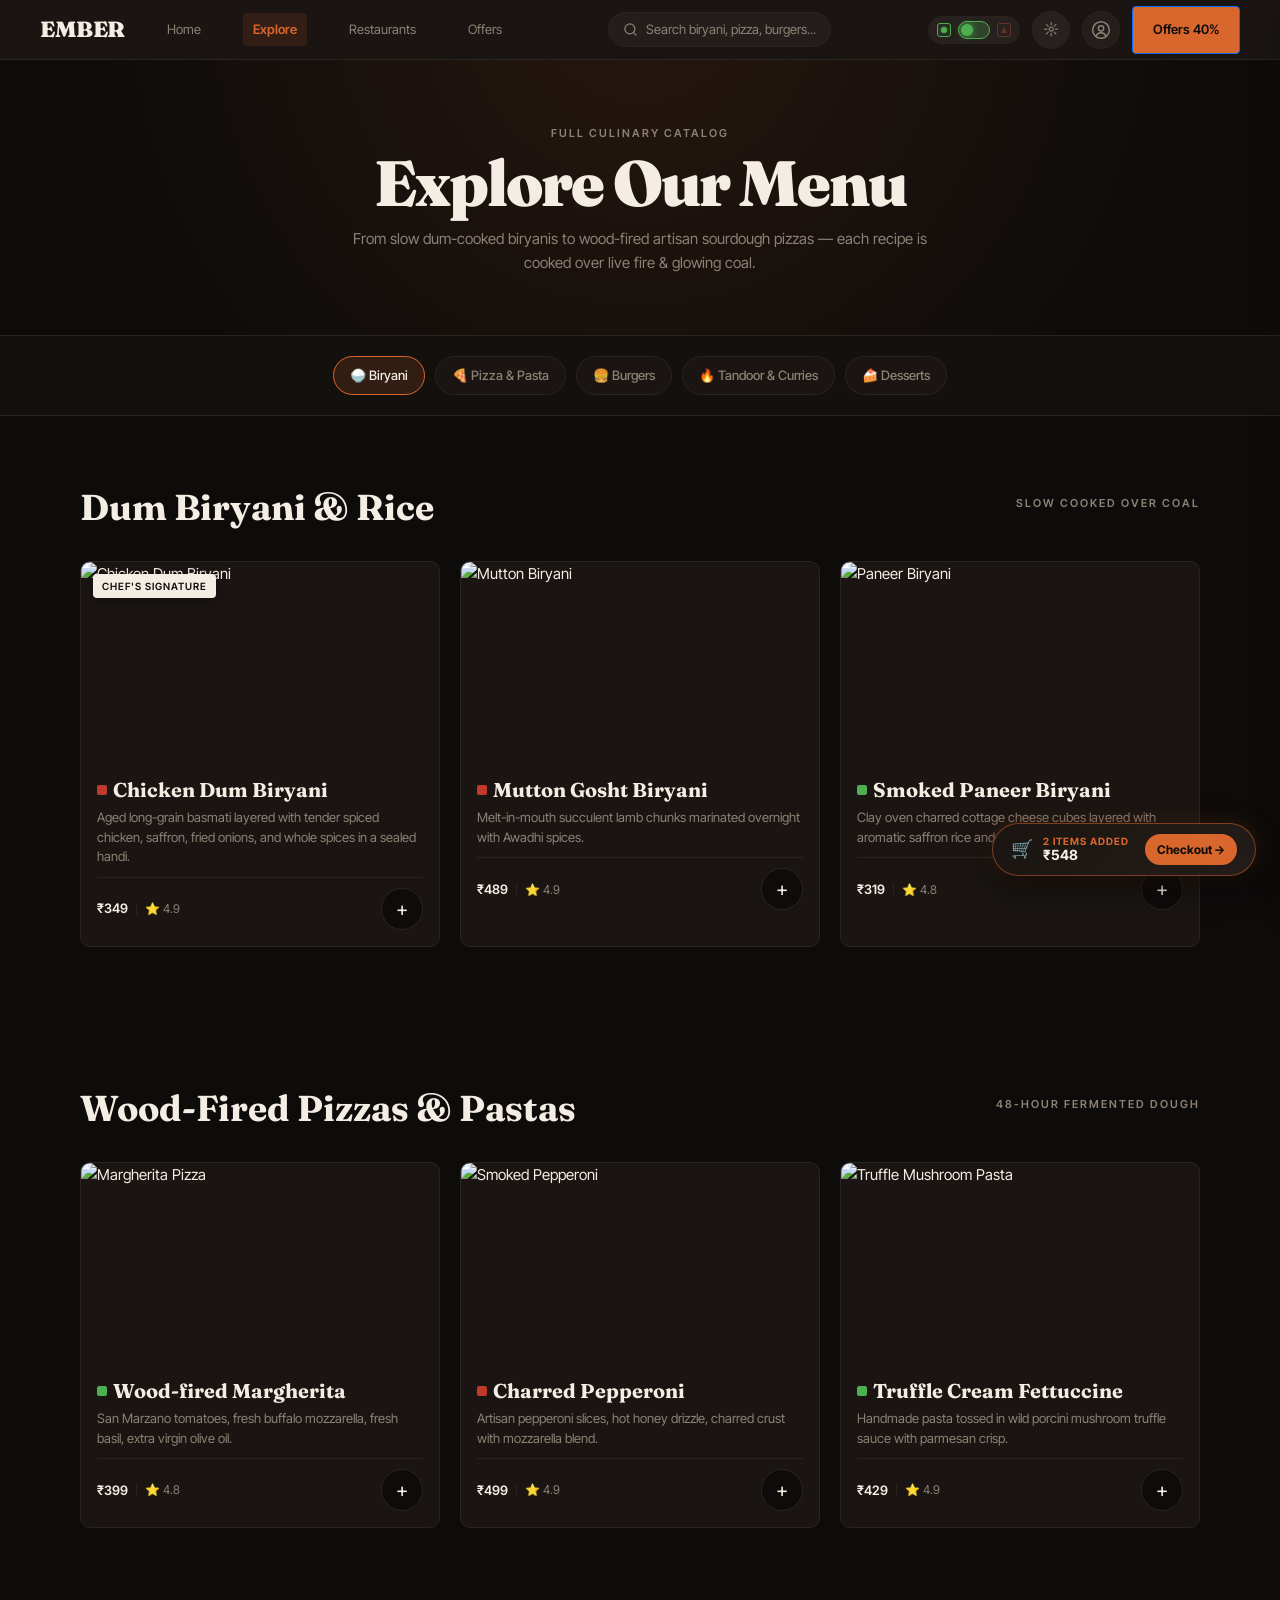
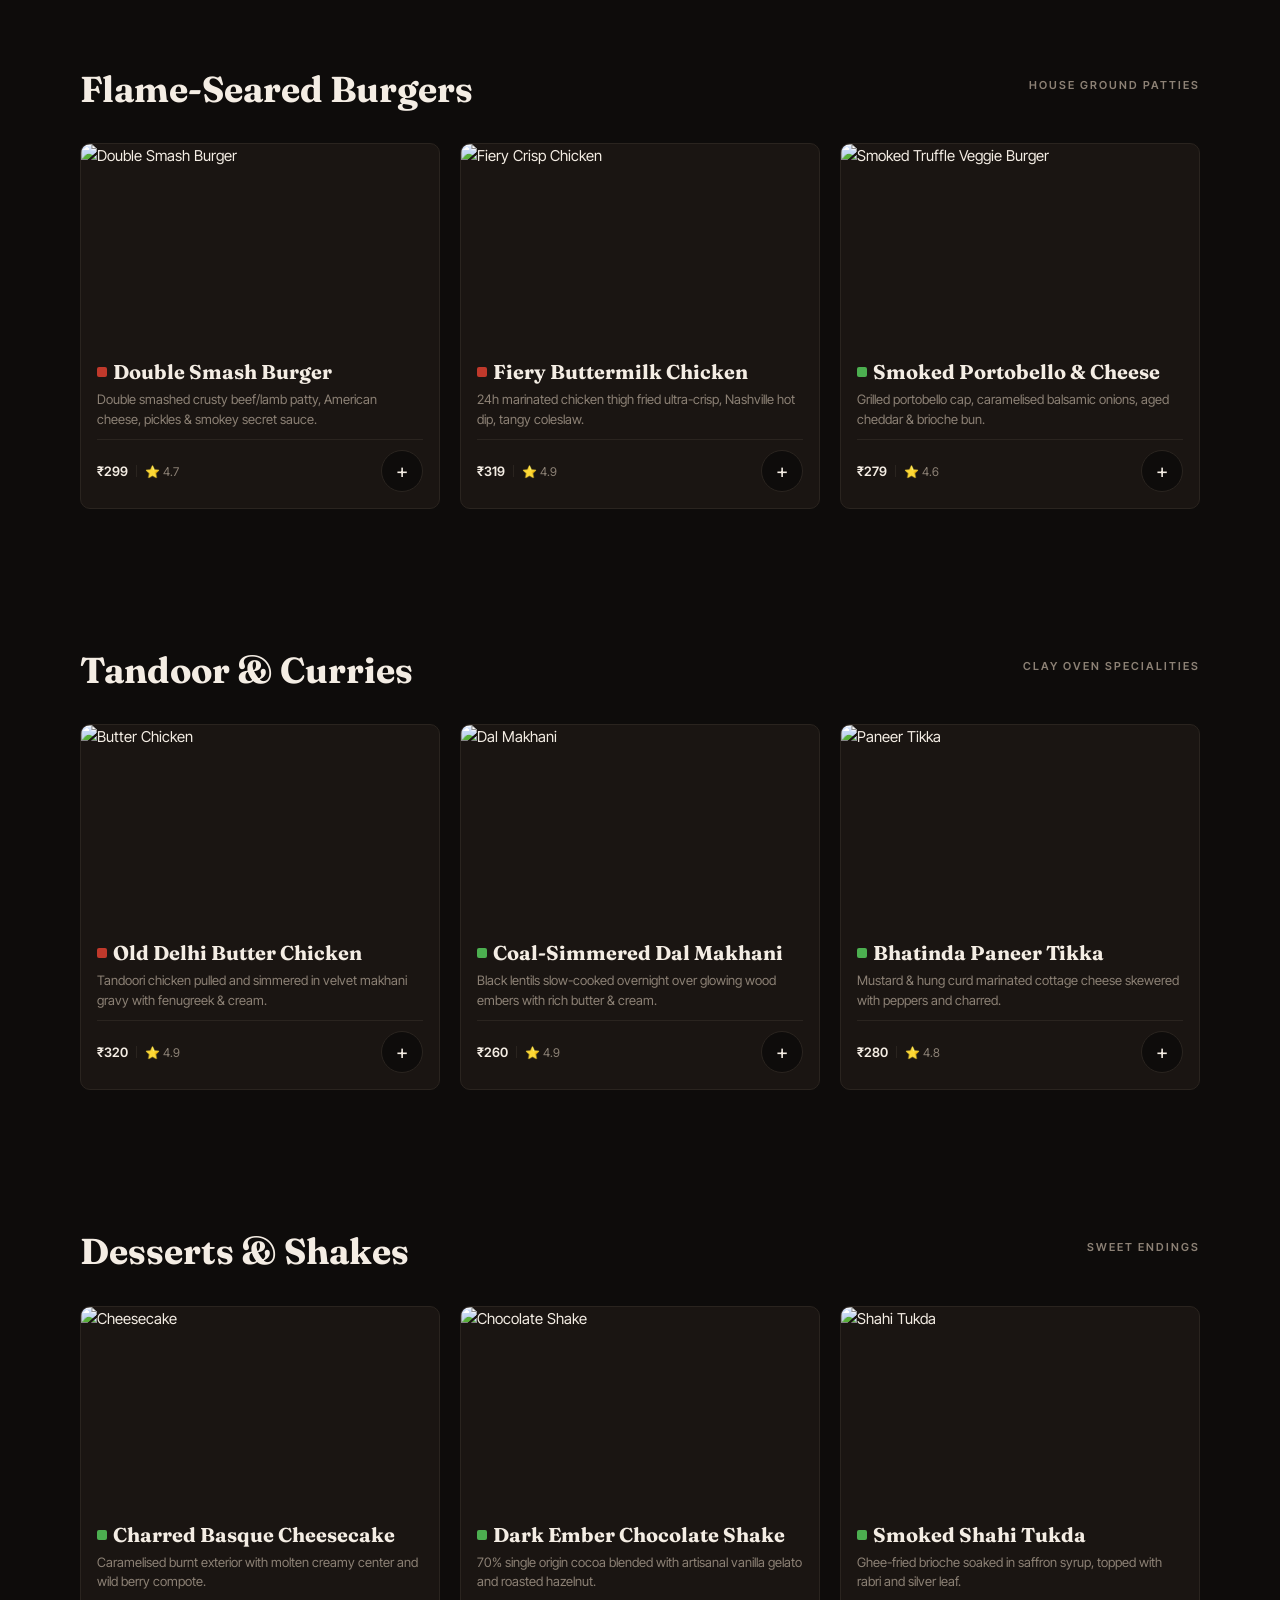
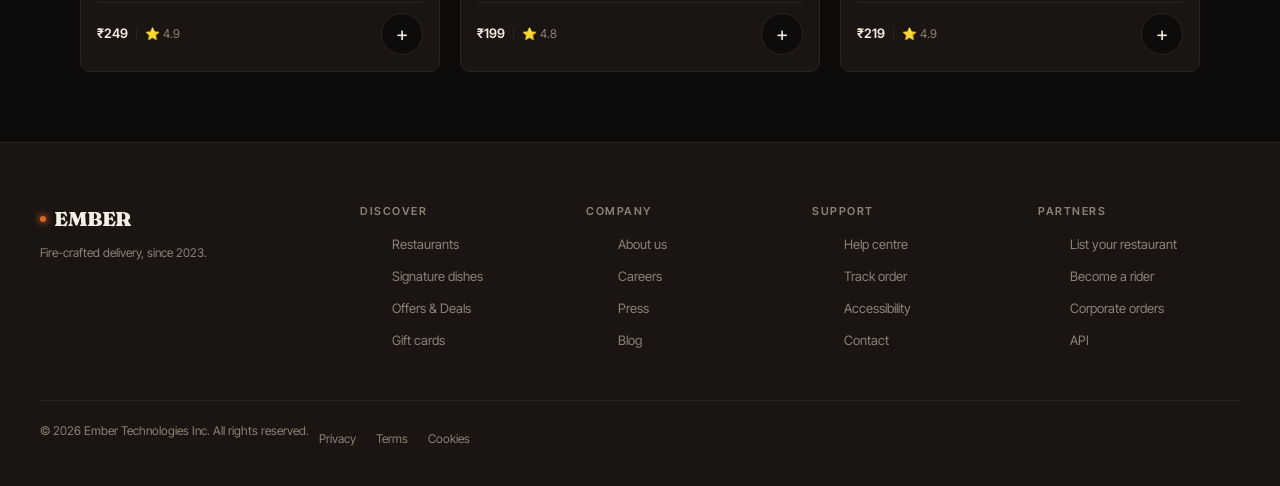
==== commit 1466c819: "updated project" ====
--- a/explore.html
+++ b/explore.html
@@ -5,21 +5,20 @@
   <meta name="viewport" content="width=device-width, initial-scale=1.0" />
   <title>Explore Menu — EMBER</title>
   <link href="https://fonts.googleapis.com/css2?family=Fraunces:opsz,wght@9..144,700;9..144,900&family=Inter+Tight:wght@400;500;600&display=swap" rel="stylesheet" />
+  <link href="https://cdn.jsdelivr.net/npm/bootstrap@5.3.3/dist/css/bootstrap.min.css" rel="stylesheet" />
   <link rel="stylesheet" href="style.css" />
 </head>
 <body>
 
-<!-- THEME CHECKBOX (hidden) -->
+<!-- Navigation -->
 <input type="checkbox" id="themeCheck" class="theme-check" />
-
-<!-- MENU CHECKBOX (hidden) -->
 <input type="checkbox" id="menuCheck" class="menu-check" />
-
-<!-- NAV -->
-<nav id="nav">
-  <a href="index.html" class="wordmark">EMBER</a>
+<input type="checkbox" id="cartCheck" style="display:none;" />
+
+<nav>
+  <a href="home.html" class="wordmark">EMBER</a>
   <div class="nav-links">
-    <a href="index.html">Home</a>
+    <a href="home.html">Home</a>
     <a href="explore.html" class="active">Explore</a>
     <a href="restaurants.html">Restaurants</a>
     <a href="offers.html">Offers</a>
@@ -77,25 +76,26 @@
 
 <!-- Mobile nav drawer -->
 <div class="mobile-nav" id="mobileNav">
-  <a href="index.html">Home</a>
+  <a href="home.html">Home</a>
   <a href="explore.html" class="active">Explore</a>
   <a href="restaurants.html">Restaurants</a>
   <a href="offers.html">Offers</a>
   <a href="profile.html">Profile</a>
   <a href="login.html">Sign In</a>
+  <a href="signup.html">Sign Up</a>
 </div>
 
-<!-- FLOATING QUICK CART PILL -->
-<a href="offers.html" class="floating-cart" title="View Cart">
+<!-- FLOATING QUICK CART PILL (Triggers Cart Drawer) -->
+<label for="cartCheck" class="floating-cart" title="View Cart" style="cursor: pointer;">
   <div class="cart-left">
     <span class="cart-icon">🛒</span>
     <div class="cart-text">
       <span class="cart-count">2 Items Added</span>
-      <span class="cart-price">₹669</span>
+      <span class="cart-price">₹548</span>
     </div>
   </div>
   <span class="cart-cta">Checkout →</span>
-</a>
+</label>
 
 <!-- PAGE HERO -->
 <section class="page-hero">
@@ -113,15 +113,15 @@
   <a href="#desserts" class="filter-pill">🍰 Desserts</a>
 </div>
 
-<!-- SECTION 1: BIRYANI -->
-<section class="section" id="biryani">
+<!-- Biryani -->
+<section class="section container" id="biryani">
   <div class="section-head">
     <h2 class="section-title">Dum Biryani & Rice</h2>
     <span class="eyebrow">Slow cooked over coal</span>
   </div>
-  <div class="dishes-grid">
-
-    <div class="dish-card featured nonveg-card">
+  <div class="menu-grid">
+
+    <div class="dish-card nonveg-card">
       <div class="img-box img-rel">
         <img src="https://images.unsplash.com/photo-1585937421612-70a008356fbe?w=700&q=85&auto=format&fit=crop" alt="Chicken Dum Biryani" loading="lazy" />
         <span class="dish-tag">Chef's Signature</span>
@@ -133,47 +133,34 @@
           <span class="price">₹349</span>
           <span class="divider"></span>
           <span class="rating">⭐ 4.9</span>
-          <span class="divider"></span>
-          <span class="orders">3,200+ orders</span>
           <button class="add-btn">+</button>
         </div>
       </div>
     </div>
 
-    <div class="small-stack">
-      <div class="dish-card small nonveg-card">
-        <div class="img-box"><img src="https://images.unsplash.com/photo-1563379091339-03b21ab4a4f8?w=400&q=80&auto=format&fit=crop" alt="Mutton Galouti Biryani" loading="lazy" /></div>
-        <div class="dish-body">
-          <h3 class="dish-name"><span class="dish-dot nonveg"></span>Mutton Gosht Biryani</h3>
-          <p class="dish-desc">Melt-in-mouth succulent lamb chunks marinated overnight with Awadhi spices.</p>
-          <div class="meta-row"><span class="price">₹489</span><span class="divider"></span><span class="rating">⭐ 4.9</span><button class="add-btn">+</button></div>
-        </div>
-      </div>
-
-      <div class="dish-card small">
-        <div class="img-box"><img src="https://images.unsplash.com/photo-1633945274405-b6c8069047b0?w=400&q=80&auto=format&fit=crop" alt="Paneer Dum Biryani" loading="lazy" /></div>
-        <div class="dish-body">
-          <h3 class="dish-name"><span class="dish-dot veg"></span>Smoked Paneer Biryani</h3>
-          <p class="dish-desc">Clay oven charred cottage cheese cubes layered with aromatic saffron rice & mint.</p>
-          <div class="meta-row"><span class="price">₹319</span><span class="divider"></span><span class="rating">⭐ 4.8</span><button class="add-btn">+</button></div>
-        </div>
-      </div>
-
-      <div class="dish-card small">
-        <div class="img-box"><img src="https://images.unsplash.com/photo-1596797038530-2c107229654b?w=400&q=80&auto=format&fit=crop" alt="Subz Hyderabadi Biryani" loading="lazy" /></div>
-        <div class="dish-body">
-          <h3 class="dish-name"><span class="dish-dot veg"></span>Nawabi Subz Biryani</h3>
-          <p class="dish-desc">Farm fresh vegetables, dry fruits, and kewra essence dum-cooked to perfection.</p>
-          <div class="meta-row"><span class="price">₹289</span><span class="divider"></span><span class="rating">⭐ 4.7</span><button class="add-btn">+</button></div>
-        </div>
-      </div>
-    </div>
-
-  </div>
-</section>
-
-<!-- SECTION 2: PIZZAS & PASTAS -->
-<section class="section" id="pizza">
+    <div class="dish-card nonveg-card">
+      <div class="img-box"><img src="https://images.unsplash.com/photo-1563379091339-03b21ab4a4f8?w=400&q=80&auto=format&fit=crop" alt="Mutton Biryani" loading="lazy" /></div>
+      <div class="dish-body">
+        <h3 class="dish-name"><span class="dish-dot nonveg"></span>Mutton Gosht Biryani</h3>
+        <p class="dish-desc">Melt-in-mouth succulent lamb chunks marinated overnight with Awadhi spices.</p>
+        <div class="meta-row"><span class="price">₹489</span><span class="divider"></span><span class="rating">⭐ 4.9</span><button class="add-btn">+</button></div>
+      </div>
+    </div>
+
+    <div class="dish-card">
+      <div class="img-box"><img src="https://images.unsplash.com/photo-1633945274405-b6c8069047b0?w=400&q=80&auto=format&fit=crop" alt="Paneer Biryani" loading="lazy" /></div>
+      <div class="dish-body">
+        <h3 class="dish-name"><span class="dish-dot veg"></span>Smoked Paneer Biryani</h3>
+        <p class="dish-desc">Clay oven charred cottage cheese cubes layered with aromatic saffron rice and mint.</p>
+        <div class="meta-row"><span class="price">₹319</span><span class="divider"></span><span class="rating">⭐ 4.8</span><button class="add-btn">+</button></div>
+      </div>
+    </div>
+
+  </div>
+</section>
+
+<!-- Pizza -->
+<section class="section container" id="pizza">
   <div class="section-head">
     <h2 class="section-title">Wood-Fired Pizzas & Pastas</h2>
     <span class="eyebrow">48-hour fermented dough</span>
@@ -210,8 +197,8 @@
   </div>
 </section>
 
-<!-- SECTION 3: BURGERS -->
-<section class="section" id="burgers">
+<!-- Burgers -->
+<section class="section container" id="burgers">
   <div class="section-head">
     <h2 class="section-title">Flame-Seared Burgers</h2>
     <span class="eyebrow">House ground patties</span>
@@ -248,8 +235,8 @@
   </div>
 </section>
 
-<!-- SECTION 4: TANDOOR & CURRIES -->
-<section class="section" id="tandoor">
+<!-- Tandoor -->
+<section class="section container" id="tandoor">
   <div class="section-head">
     <h2 class="section-title">Tandoor & Curries</h2>
     <span class="eyebrow">Clay oven specialities</span>
@@ -286,8 +273,8 @@
   </div>
 </section>
 
-<!-- SECTION 5: DESSERTS -->
-<section class="section" id="desserts">
+<!-- Desserts -->
+<section class="section container" id="desserts">
   <div class="section-head">
     <h2 class="section-title">Desserts & Shakes</h2>
     <span class="eyebrow">Sweet endings</span>
@@ -342,7 +329,78 @@
     <p>© 2026 Ember Technologies Inc. All rights reserved.</p>
     <div class="legal-links"><a href="#">Privacy</a><a href="#">Terms</a><a href="#">Cookies</a></div>
   </div>
-</footer>
+<!-- PURE HTML & INLINE CSS CART DRAWER LAYOUT -->
+<style>
+  #cartCheck:checked ~ label.cart-backdrop-overlay { opacity: 1 !important; pointer-events: auto !important; }
+  #cartCheck:checked ~ div.cart-drawer-box { right: 0 !important; }
+</style>
+
+<label for="cartCheck" class="cart-backdrop-overlay" style="position: fixed; inset: 0; background: rgba(0, 0, 0, 0.6); backdrop-filter: blur(4px); z-index: 9998; opacity: 0; pointer-events: none; transition: opacity 0.3s ease;"></label>
+
+<div class="cart-drawer-box" style="position: fixed; top: 0; right: -450px; width: 100%; max-width: 420px; height: 100vh; background: var(--card, #1A1512); border-left: 1px solid var(--border, #2A241F); z-index: 9999; display: flex; flex-direction: column; justify-content: space-between; padding: 24px; transition: right 0.35s cubic-bezier(0.4, 0, 0.2, 1); box-shadow: -10px 0 35px rgba(0,0,0,0.6); color: var(--text, #F4EDE4);">
+
+  <!-- Drawer Top Bar -->
+  <div style="display: flex; justify-content: space-between; align-items: center; border-bottom: 1px solid var(--border, #2A241F); padding-bottom: 16px;">
+    <div style="display: flex; align-items: center; gap: 10px;">
+      <span style="font-size: 22px;">🛒</span>
+      <h3 style="font-family: 'Fraunces', serif; font-size: 20px; font-weight: 700; margin: 0; color: var(--text, #F4EDE4);">Your Ember Order</h3>
+      <span style="background: rgba(217, 102, 44, 0.15); border: 1px solid #D9662C; color: #D9662C; font-size: 11px; font-weight: 700; padding: 2px 8px; border-radius: 12px;">2 Items</span>
+    </div>
+    <label for="cartCheck" style="font-size: 18px; cursor: pointer; color: var(--muted, #8C8175); width: 32px; height: 32px; border-radius: 50%; display: flex; align-items: center; justify-content: center; background: var(--input-bg, #0E0C0B); border: 1px solid var(--border, #2A241F);">✕</label>
+  </div>
+
+  <!-- Cart Items Scroll Area -->
+  <div style="flex: 1; overflow-y: auto; margin: 16px 0; padding-right: 4px;">
+    
+    <!-- Item 1 -->
+    <div style="background: var(--surface, #14100E); border: 1px solid var(--border, #2A241F); border-radius: 8px; padding: 14px; display: flex; gap: 12px; align-items: center; margin-bottom: 12px;">
+      <img src="https://images.unsplash.com/photo-1585937421612-70a008356fbe?w=120&q=80&auto=format&fit=crop" style="width: 56px; height: 56px; border-radius: 6px; object-fit: cover;" alt="Biryani" />
+      <div style="flex: 1;">
+        <h4 style="font-size: 14px; font-weight: 600; margin: 0 0 4px 0; color: var(--text, #F4EDE4);">Chicken Dum Biryani</h4>
+        <div style="font-size: 13px; font-weight: 700; color: #D9662C;">₹349</div>
+      </div>
+      <div style="display: flex; align-items: center; gap: 8px; background: var(--input-bg, #0E0C0B); border: 1px solid var(--border, #2A241F); padding: 4px 8px; border-radius: 20px;">
+        <button style="background: none; border: none; color: var(--text, #F4EDE4); font-size: 14px; cursor: pointer; padding: 0 4px;">-</button>
+        <span style="font-size: 13px; font-weight: 600; color: var(--text, #F4EDE4);">1</span>
+        <button style="background: none; border: none; color: var(--text, #F4EDE4); font-size: 14px; cursor: pointer; padding: 0 4px;">+</button>
+      </div>
+    </div>
+
+    <!-- Item 2 -->
+    <div style="background: var(--surface, #14100E); border: 1px solid var(--border, #2A241F); border-radius: 8px; padding: 14px; display: flex; gap: 12px; align-items: center; margin-bottom: 12px;">
+      <img src="https://images.unsplash.com/photo-1513104890138-7c749659a591?w=120&q=80&auto=format&fit=crop" style="width: 56px; height: 56px; border-radius: 6px; object-fit: cover;" alt="Pizza" />
+      <div style="flex: 1;">
+        <h4 style="font-size: 14px; font-weight: 600; margin: 0 0 4px 0; color: var(--text, #F4EDE4);">Wood-fired Margherita</h4>
+        <div style="font-size: 13px; font-weight: 700; color: #D9662C;">₹399</div>
+      </div>
+      <div style="display: flex; align-items: center; gap: 8px; background: var(--input-bg, #0E0C0B); border: 1px solid var(--border, #2A241F); padding: 4px 8px; border-radius: 20px;">
+        <button style="background: none; border: none; color: var(--text, #F4EDE4); font-size: 14px; cursor: pointer; padding: 0 4px;">-</button>
+        <span style="font-size: 13px; font-weight: 600; color: var(--text, #F4EDE4);">1</span>
+        <button style="background: none; border: none; color: var(--text, #F4EDE4); font-size: 14px; cursor: pointer; padding: 0 4px;">+</button>
+      </div>
+    </div>
+
+    <!-- Applied Promo Banner -->
+    <div style="background: rgba(217, 102, 44, 0.08); border: 1px dashed #D9662C; border-radius: 8px; padding: 12px 14px; display: flex; justify-content: space-between; align-items: center;">
+      <div>
+        <span style="font-size: 10px; font-weight: 700; letter-spacing: 1px; color: #D9662C; text-transform: uppercase;">Applied Coupon</span>
+        <div style="font-size: 13px; font-weight: 700; color: var(--text, #F4EDE4);">EMBER40 (40% OFF)</div>
+      </div>
+      <span style="font-size: 12px; font-weight: 700; color: #4caf50;">Saved ₹200</span>
+    </div>
+
+  </div>
+
+  <!-- Bottom Price Summary & CTA -->
+  <div style="border-top: 1px solid var(--border, #2A241F); padding-top: 16px;">
+    <div style="display: flex; justify-content: space-between; font-size: 13px; color: var(--muted, #8C8175); margin-bottom: 6px;"><span>Item Subtotal</span><span>₹748</span></div>
+    <div style="display: flex; justify-content: space-between; font-size: 13px; color: #4caf50; margin-bottom: 6px;"><span>Coupon Savings (EMBER40)</span><span>-₹200</span></div>
+    <div style="display: flex; justify-content: space-between; font-size: 13px; color: var(--muted, #8C8175); margin-bottom: 12px;"><span>Delivery Fee</span><span style="color: #4caf50; font-weight: 600;">FREE</span></div>
+    <div style="display: flex; justify-content: space-between; font-size: 18px; font-weight: 900; font-family: 'Fraunces', serif; color: var(--text, #F4EDE4); border-top: 1px solid var(--border, #2A241F); padding-top: 10px; margin-bottom: 16px;"><span>Final Amount</span><span>₹548</span></div>
+    <a href="profile.html#orders" style="display: block; text-align: center; background: #D9662C; color: #FFFFFF; font-weight: 700; padding: 14px; border-radius: 8px; text-decoration: none; font-size: 14px; box-shadow: 0 6px 20px rgba(217,102,44,0.4);">Proceed to Pay (₹548) →</a>
+  </div>
+
+</div>
 
 </body>
 </html>
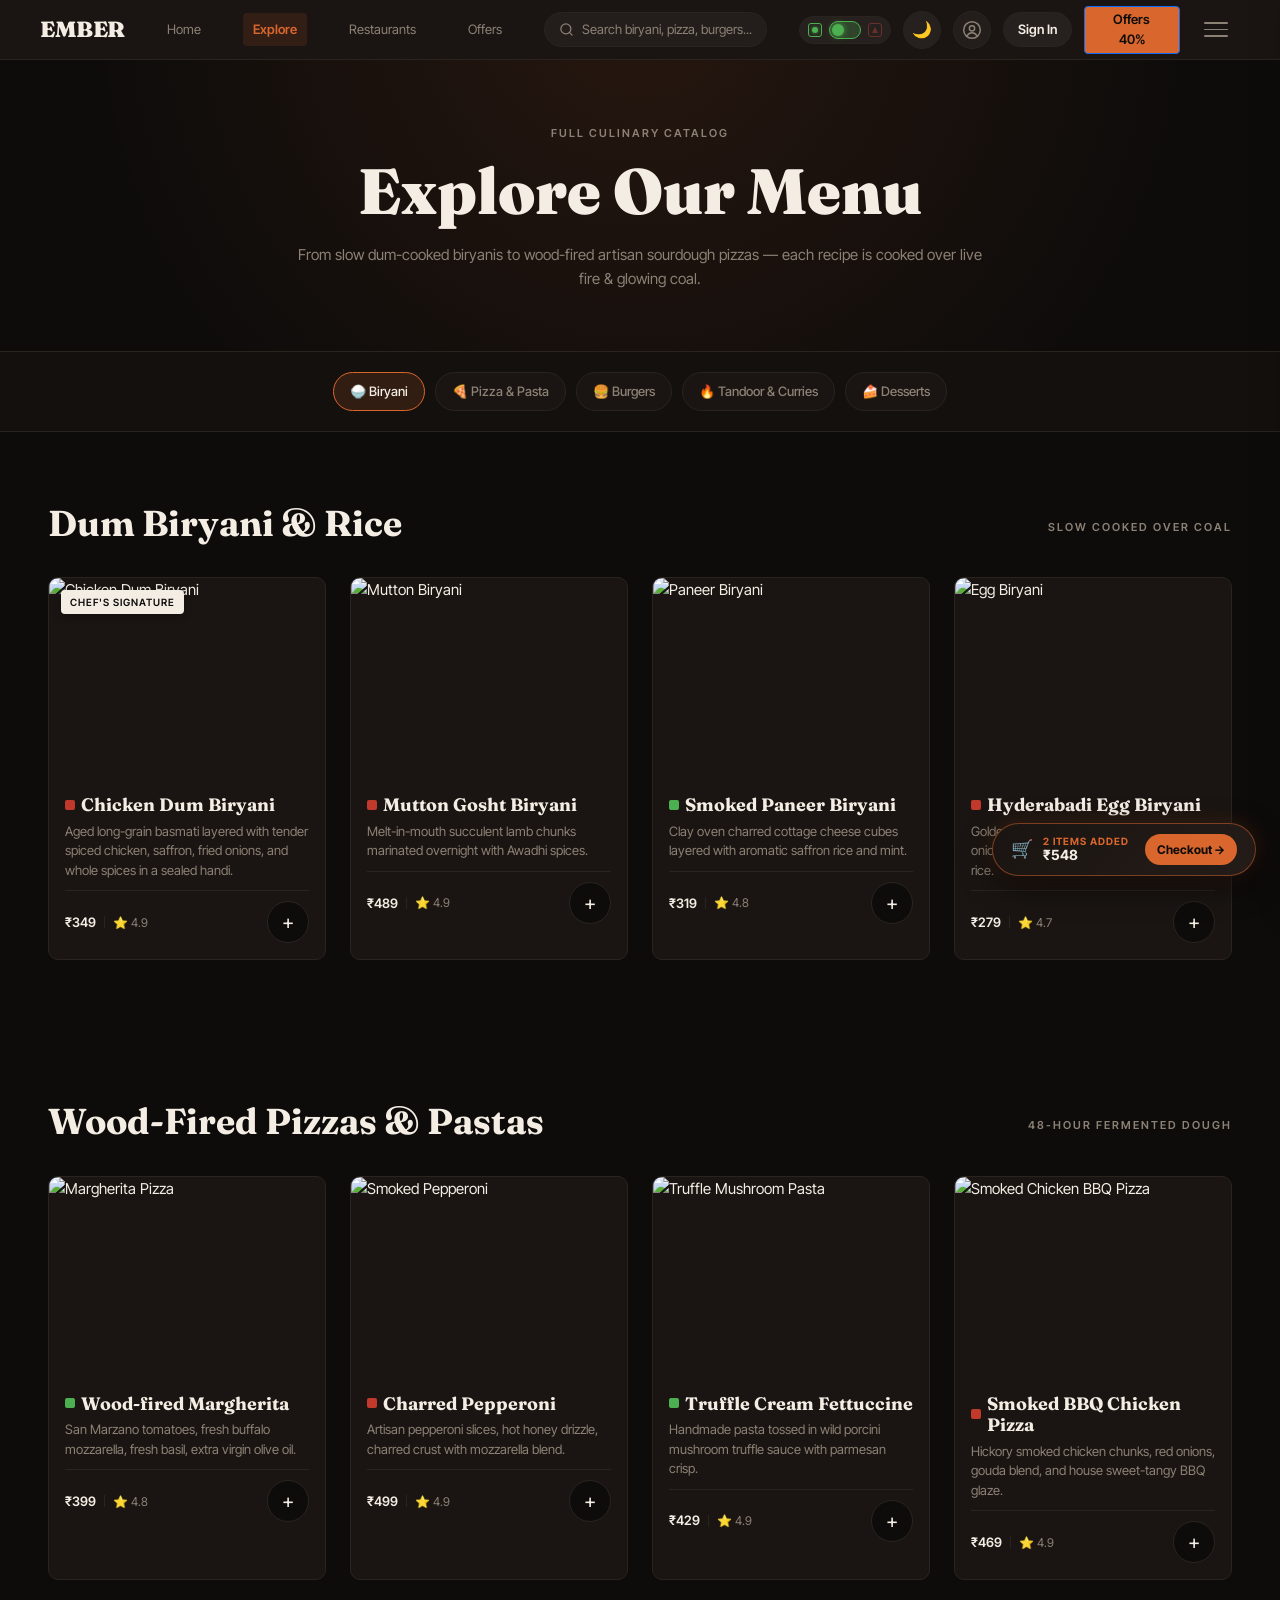
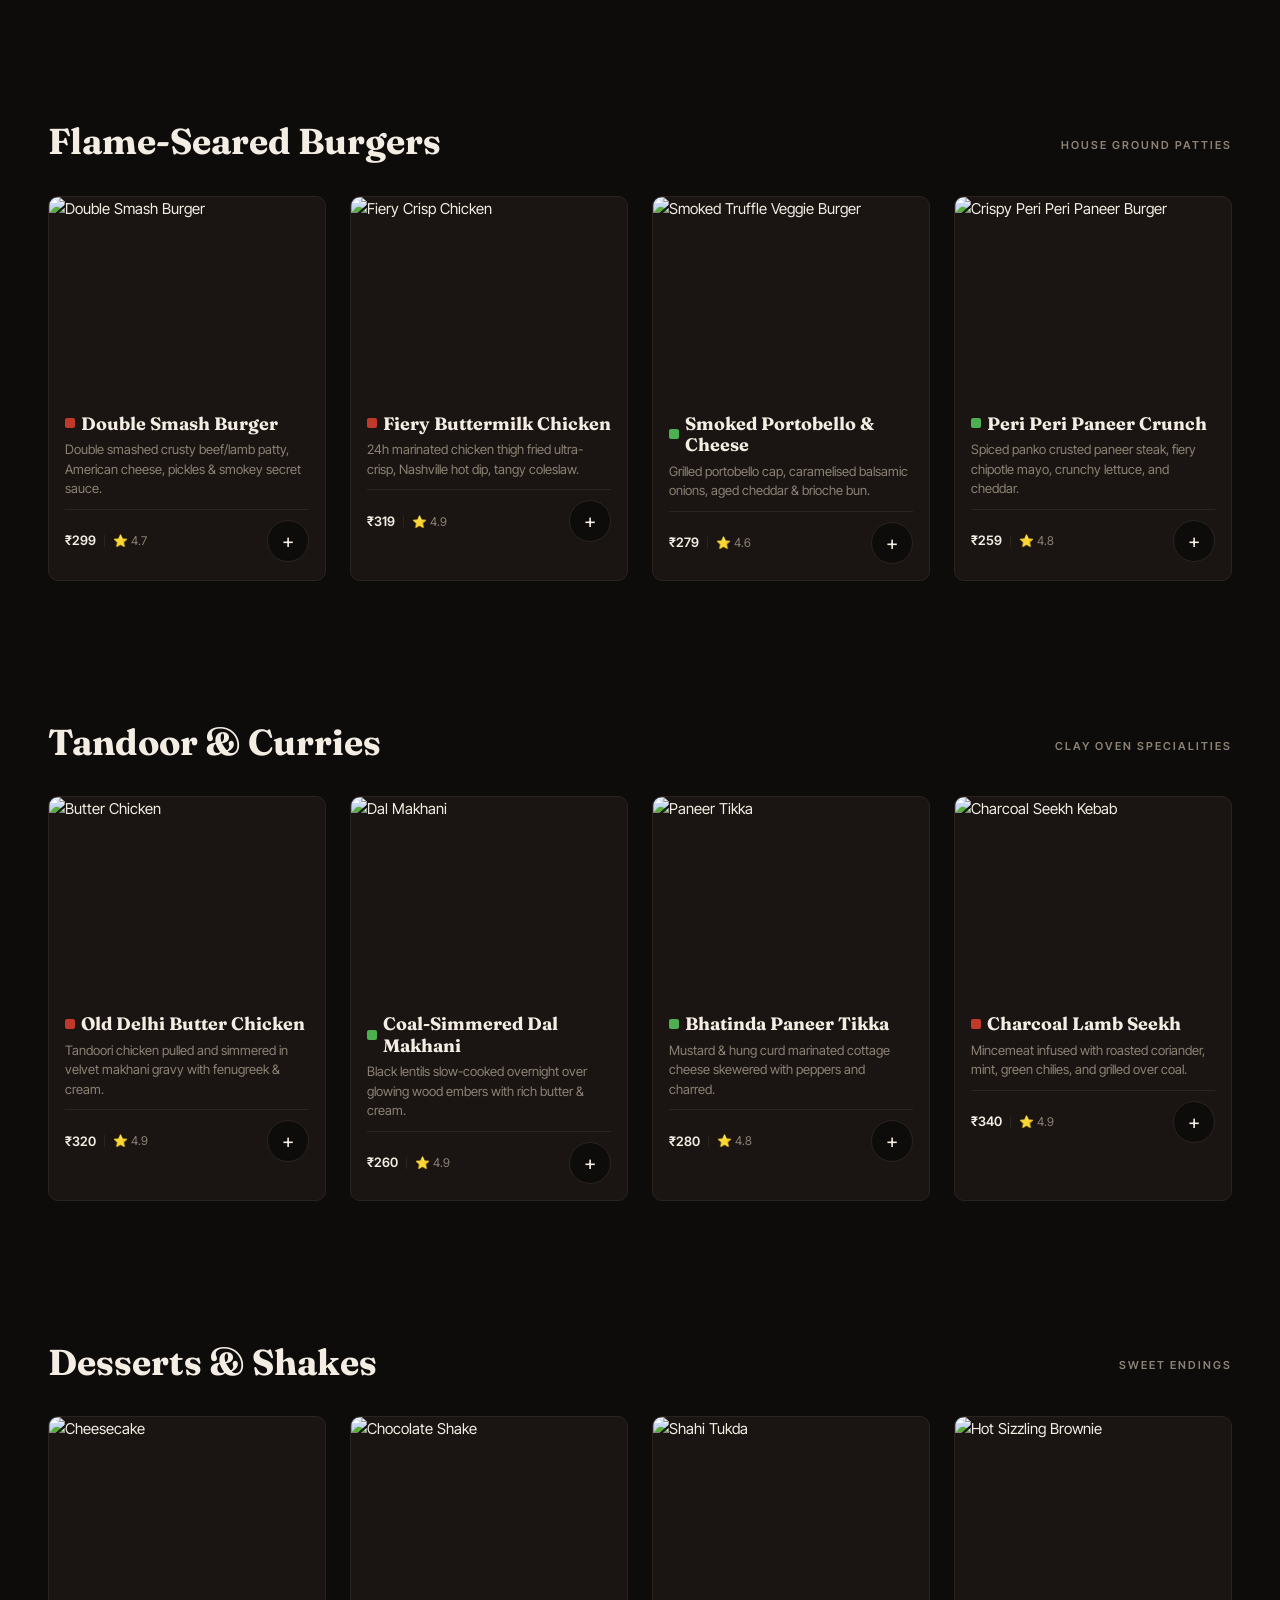
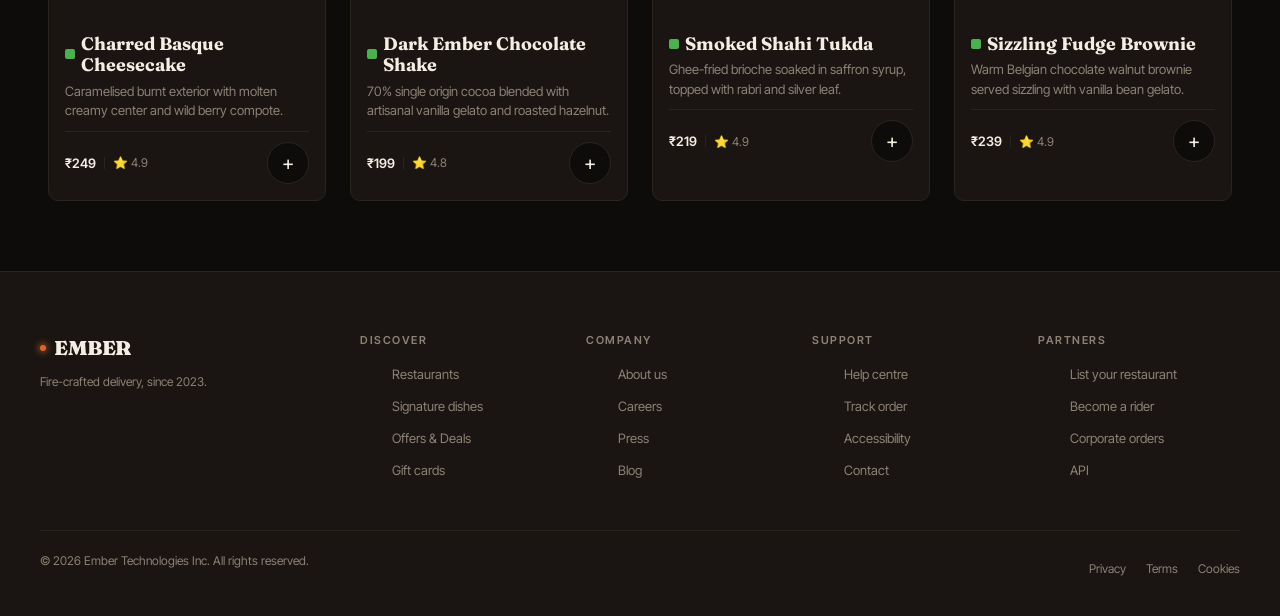
==== commit 5b06cf7b: "updated project files" ====
--- a/explore.html
+++ b/explore.html
@@ -6,12 +6,12 @@
   <title>Explore Menu — EMBER</title>
   <link href="https://fonts.googleapis.com/css2?family=Fraunces:opsz,wght@9..144,700;9..144,900&family=Inter+Tight:wght@400;500;600&display=swap" rel="stylesheet" />
   <link href="https://cdn.jsdelivr.net/npm/bootstrap@5.3.3/dist/css/bootstrap.min.css" rel="stylesheet" />
-  <link rel="stylesheet" href="style.css" />
+  <link rel="stylesheet" href="common.css" />
+  <link rel="stylesheet" href="explore.css" />
 </head>
 <body>
 
-<!-- Navigation -->
-<input type="checkbox" id="themeCheck" class="theme-check" />
+<input type="checkbox" class="theme-check" />
 <input type="checkbox" id="menuCheck" class="menu-check" />
 <input type="checkbox" id="cartCheck" style="display:none;" />
 
@@ -24,7 +24,6 @@
     <a href="offers.html">Offers</a>
   </div>
 
-  <!-- Search input (pure HTML/CSS) -->
   <div class="nav-search-box">
     <svg width="15" height="15" viewBox="0 0 24 24" fill="none" stroke="currentColor" stroke-width="2" stroke-linecap="round">
       <circle cx="11" cy="11" r="8"/><line x1="21" y1="21" x2="16.65" y2="16.65"/>
@@ -33,7 +32,7 @@
   </div>
 
   <div class="nav-right">
-    <!-- Veg / Non-Veg Iconic Toggle (Symbols instead of text) -->
+    
     <label class="veg-toggle" title="Toggle Vegetarian / Non-Vegetarian" aria-label="Toggle Veg / Non-Veg">
       <input type="checkbox" id="vegCheck" class="veg-check" />
       <span class="veg-symbol veg-icon" title="Vegetarian">
@@ -47,13 +46,11 @@
       </span>
     </label>
 
-    <!-- Theme Toggle (Light / Dark Mode) -->
     <label for="themeCheck" class="theme-toggle" title="Toggle Light / Dark Mode" aria-label="Toggle Theme">
       <span class="theme-icon-sun">☼</span>
       <span class="theme-icon-moon">🌙</span>
     </label>
 
-    <!-- Profile Icon on Right -->
     <a href="profile.html" class="nav-profile-btn" title="My Profile" aria-label="Profile">
       <svg width="20" height="20" viewBox="0 0 24 24" fill="none" stroke="currentColor" stroke-width="1.8" stroke-linecap="round" stroke-linejoin="round">
         <circle cx="12" cy="12" r="10"></circle>
@@ -62,9 +59,10 @@
       </svg>
     </a>
 
+    <a href="login.html" class="nav-auth-btn">Sign In</a>
+
     <a href="offers.html" class="btn btn-primary">Offers 40%</a>
 
-    <!-- Hamburger -->
     <label for="menuCheck" class="hamburger" aria-label="Toggle menu">
       <span></span>
       <span></span>
@@ -74,7 +72,6 @@
   </div>
 </nav>
 
-<!-- Mobile nav drawer -->
 <div class="mobile-nav" id="mobileNav">
   <a href="home.html">Home</a>
   <a href="explore.html" class="active">Explore</a>
@@ -85,7 +82,6 @@
   <a href="signup.html">Sign Up</a>
 </div>
 
-<!-- FLOATING QUICK CART PILL (Triggers Cart Drawer) -->
 <label for="cartCheck" class="floating-cart" title="View Cart" style="cursor: pointer;">
   <div class="cart-left">
     <span class="cart-icon">🛒</span>
@@ -97,14 +93,12 @@
   <span class="cart-cta">Checkout →</span>
 </label>
 
-<!-- PAGE HERO -->
 <section class="page-hero">
   <p class="eyebrow">Full culinary catalog</p>
   <h1>Explore Our Menu</h1>
   <p class="hero-sub">From slow dum-cooked biryanis to wood-fired artisan sourdough pizzas — each recipe is cooked over live fire & glowing coal.</p>
 </section>
 
-<!-- FILTER PILLS -->
 <div class="filter-bar">
   <a href="#biryani" class="filter-pill active">🍚 Biryani</a>
   <a href="#pizza" class="filter-pill">🍕 Pizza & Pasta</a>
@@ -113,8 +107,7 @@
   <a href="#desserts" class="filter-pill">🍰 Desserts</a>
 </div>
 
-<!-- Biryani -->
-<section class="section container" id="biryani">
+<section class="section" id="biryani">
   <div class="section-head">
     <h2 class="section-title">Dum Biryani & Rice</h2>
     <span class="eyebrow">Slow cooked over coal</span>
@@ -156,11 +149,19 @@
       </div>
     </div>
 
-  </div>
-</section>
-
-<!-- Pizza -->
-<section class="section container" id="pizza">
+    <div class="dish-card nonveg-card">
+      <div class="img-box"><img src="https://images.unsplash.com/photo-1512058564366-18510be2db19?w=400&q=80&auto=format&fit=crop" alt="Egg Biryani" loading="lazy" /></div>
+      <div class="dish-body">
+        <h3 class="dish-name"><span class="dish-dot nonveg"></span>Hyderabadi Egg Biryani</h3>
+        <p class="dish-desc">Golden roasted eggs tossed in caramelized onions, mint, and aromatic spiced basmati rice.</p>
+        <div class="meta-row"><span class="price">₹279</span><span class="divider"></span><span class="rating">⭐ 4.7</span><button class="add-btn">+</button></div>
+      </div>
+    </div>
+
+  </div>
+</section>
+
+<section class="section" id="pizza">
   <div class="section-head">
     <h2 class="section-title">Wood-Fired Pizzas & Pastas</h2>
     <span class="eyebrow">48-hour fermented dough</span>
@@ -194,11 +195,19 @@
       </div>
     </div>
 
-  </div>
-</section>
-
-<!-- Burgers -->
-<section class="section container" id="burgers">
+    <div class="dish-card nonveg-card">
+      <div class="img-box"><img src="https://images.unsplash.com/photo-1565299624946-b28f40a0ae38?w=600&q=80&auto=format&fit=crop" alt="Smoked Chicken BBQ Pizza" loading="lazy" /></div>
+      <div class="dish-body">
+        <h3 class="dish-name"><span class="dish-dot nonveg"></span>Smoked BBQ Chicken Pizza</h3>
+        <p class="dish-desc">Hickory smoked chicken chunks, red onions, gouda blend, and house sweet-tangy BBQ glaze.</p>
+        <div class="meta-row"><span class="price">₹469</span><span class="divider"></span><span class="rating">⭐ 4.9</span><button class="add-btn">+</button></div>
+      </div>
+    </div>
+
+  </div>
+</section>
+
+<section class="section" id="burgers">
   <div class="section-head">
     <h2 class="section-title">Flame-Seared Burgers</h2>
     <span class="eyebrow">House ground patties</span>
@@ -232,11 +241,19 @@
       </div>
     </div>
 
-  </div>
-</section>
-
-<!-- Tandoor -->
-<section class="section container" id="tandoor">
+    <div class="dish-card">
+      <div class="img-box"><img src="https://images.unsplash.com/photo-1520072959219-c595dc870360?w=600&q=80&auto=format&fit=crop" alt="Crispy Peri Peri Paneer Burger" loading="lazy" /></div>
+      <div class="dish-body">
+        <h3 class="dish-name"><span class="dish-dot veg"></span>Peri Peri Paneer Crunch</h3>
+        <p class="dish-desc">Spiced panko crusted paneer steak, fiery chipotle mayo, crunchy lettuce, and cheddar.</p>
+        <div class="meta-row"><span class="price">₹259</span><span class="divider"></span><span class="rating">⭐ 4.8</span><button class="add-btn">+</button></div>
+      </div>
+    </div>
+
+  </div>
+</section>
+
+<section class="section" id="tandoor">
   <div class="section-head">
     <h2 class="section-title">Tandoor & Curries</h2>
     <span class="eyebrow">Clay oven specialities</span>
@@ -270,11 +287,19 @@
       </div>
     </div>
 
-  </div>
-</section>
-
-<!-- Desserts -->
-<section class="section container" id="desserts">
+    <div class="dish-card nonveg-card">
+      <div class="img-box"><img src="https://images.unsplash.com/photo-1544025162-d76694265947?w=600&q=80&auto=format&fit=crop" alt="Charcoal Seekh Kebab" loading="lazy" /></div>
+      <div class="dish-body">
+        <h3 class="dish-name"><span class="dish-dot nonveg"></span>Charcoal Lamb Seekh</h3>
+        <p class="dish-desc">Mincemeat infused with roasted coriander, mint, green chilies, and grilled over coal.</p>
+        <div class="meta-row"><span class="price">₹340</span><span class="divider"></span><span class="rating">⭐ 4.9</span><button class="add-btn">+</button></div>
+      </div>
+    </div>
+
+  </div>
+</section>
+
+<section class="section" id="desserts">
   <div class="section-head">
     <h2 class="section-title">Desserts & Shakes</h2>
     <span class="eyebrow">Sweet endings</span>
@@ -308,10 +333,18 @@
       </div>
     </div>
 
-  </div>
-</section>
-
-<!-- FOOTER -->
+    <div class="dish-card">
+      <div class="img-box"><img src="https://images.unsplash.com/photo-1606313564200-e75d5e30476c?w=600&q=80&auto=format&fit=crop" alt="Hot Sizzling Brownie" loading="lazy" /></div>
+      <div class="dish-body">
+        <h3 class="dish-name"><span class="dish-dot veg"></span>Sizzling Fudge Brownie</h3>
+        <p class="dish-desc">Warm Belgian chocolate walnut brownie served sizzling with vanilla bean gelato.</p>
+        <div class="meta-row"><span class="price">₹239</span><span class="divider"></span><span class="rating">⭐ 4.9</span><button class="add-btn">+</button></div>
+      </div>
+    </div>
+
+  </div>
+</section>
+
 <footer>
   <div class="footer-top">
     <div>
@@ -329,7 +362,7 @@
     <p>© 2026 Ember Technologies Inc. All rights reserved.</p>
     <div class="legal-links"><a href="#">Privacy</a><a href="#">Terms</a><a href="#">Cookies</a></div>
   </div>
-<!-- PURE HTML & INLINE CSS CART DRAWER LAYOUT -->
+
 <style>
   #cartCheck:checked ~ label.cart-backdrop-overlay { opacity: 1 !important; pointer-events: auto !important; }
   #cartCheck:checked ~ div.cart-drawer-box { right: 0 !important; }
@@ -339,7 +372,6 @@
 
 <div class="cart-drawer-box" style="position: fixed; top: 0; right: -450px; width: 100%; max-width: 420px; height: 100vh; background: var(--card, #1A1512); border-left: 1px solid var(--border, #2A241F); z-index: 9999; display: flex; flex-direction: column; justify-content: space-between; padding: 24px; transition: right 0.35s cubic-bezier(0.4, 0, 0.2, 1); box-shadow: -10px 0 35px rgba(0,0,0,0.6); color: var(--text, #F4EDE4);">
 
-  <!-- Drawer Top Bar -->
   <div style="display: flex; justify-content: space-between; align-items: center; border-bottom: 1px solid var(--border, #2A241F); padding-bottom: 16px;">
     <div style="display: flex; align-items: center; gap: 10px;">
       <span style="font-size: 22px;">🛒</span>
@@ -349,10 +381,8 @@
     <label for="cartCheck" style="font-size: 18px; cursor: pointer; color: var(--muted, #8C8175); width: 32px; height: 32px; border-radius: 50%; display: flex; align-items: center; justify-content: center; background: var(--input-bg, #0E0C0B); border: 1px solid var(--border, #2A241F);">✕</label>
   </div>
 
-  <!-- Cart Items Scroll Area -->
   <div style="flex: 1; overflow-y: auto; margin: 16px 0; padding-right: 4px;">
-    
-    <!-- Item 1 -->
+
     <div style="background: var(--surface, #14100E); border: 1px solid var(--border, #2A241F); border-radius: 8px; padding: 14px; display: flex; gap: 12px; align-items: center; margin-bottom: 12px;">
       <img src="https://images.unsplash.com/photo-1585937421612-70a008356fbe?w=120&q=80&auto=format&fit=crop" style="width: 56px; height: 56px; border-radius: 6px; object-fit: cover;" alt="Biryani" />
       <div style="flex: 1;">
@@ -366,7 +396,6 @@
       </div>
     </div>
 
-    <!-- Item 2 -->
     <div style="background: var(--surface, #14100E); border: 1px solid var(--border, #2A241F); border-radius: 8px; padding: 14px; display: flex; gap: 12px; align-items: center; margin-bottom: 12px;">
       <img src="https://images.unsplash.com/photo-1513104890138-7c749659a591?w=120&q=80&auto=format&fit=crop" style="width: 56px; height: 56px; border-radius: 6px; object-fit: cover;" alt="Pizza" />
       <div style="flex: 1;">
@@ -380,7 +409,6 @@
       </div>
     </div>
 
-    <!-- Applied Promo Banner -->
     <div style="background: rgba(217, 102, 44, 0.08); border: 1px dashed #D9662C; border-radius: 8px; padding: 12px 14px; display: flex; justify-content: space-between; align-items: center;">
       <div>
         <span style="font-size: 10px; font-weight: 700; letter-spacing: 1px; color: #D9662C; text-transform: uppercase;">Applied Coupon</span>
@@ -391,7 +419,6 @@
 
   </div>
 
-  <!-- Bottom Price Summary & CTA -->
   <div style="border-top: 1px solid var(--border, #2A241F); padding-top: 16px;">
     <div style="display: flex; justify-content: space-between; font-size: 13px; color: var(--muted, #8C8175); margin-bottom: 6px;"><span>Item Subtotal</span><span>₹748</span></div>
     <div style="display: flex; justify-content: space-between; font-size: 13px; color: #4caf50; margin-bottom: 6px;"><span>Coupon Savings (EMBER40)</span><span>-₹200</span></div>
--- a/common.css
+++ b/common.css
@@ -0,0 +1,734 @@
+:root {
+  --bg: #0E0C0B;
+  --text: #F4EDE4;
+  --muted: #8C8175;
+  --accent: #D9662C;
+  --card: #1A1512;
+  --border: #2A241F;
+  --nav-bg: #1A1512;
+  --surface: #14100E;
+  --input-bg: #0E0C0B;
+  --tag-bg: #F4EDE4;
+  --tag-text: #0E0C0B;
+  --badge-bg: rgba(14, 12, 11, 0.78);
+  --badge-border: rgba(244, 237, 228, 0.12);
+  --toggle-bg: rgba(255, 255, 255, 0.05);
+  --hero-card-bg: linear-gradient(135deg, #1A1512 0%, #241C17 100%);
+  --shadow-color: rgba(0, 0, 0, 0.5);
+  --banner-text: #F4EDE4;
+  --banner-muted: #C5B9AE;
+}
+.light-mode-disabled {
+  --bg: #FAF7F4;
+  --text: #1A1512;
+  --muted: #6B5F54;
+  --card: #FFFFFF;
+  --border: #E5DDD5;
+  --nav-bg: #FFFFFF;
+  --surface: #F5EFE9;
+  --input-bg: #FFFFFF;
+  --tag-bg: #1A1512;
+  --tag-text: #FAF7F4;
+  --badge-bg: rgba(255, 255, 255, 0.9);
+  --badge-border: rgba(26, 21, 18, 0.12);
+  --toggle-bg: rgba(0, 0, 0, 0.05);
+  --hero-card-bg: linear-gradient(135deg, #FAF7F4 0%, #F0EAE3 100%);
+  --shadow-color: rgba(0, 0, 0, 0.08);
+  --banner-text: #F4EDE4;
+  --banner-muted: #C5B9AE;
+}
+
+*, *::before, *::after {
+  margin: 0;
+  padding: 0;
+  box-sizing: border-box;
+}
+
+body {
+  background-color: var(--bg);
+  color: var(--text);
+  font-family: 'Inter Tight', sans-serif;
+  font-size: 15px;
+  line-height: 1.6;
+  overflow-x: hidden;
+}
+
+img {
+  display: block;
+  max-width: 100%;
+  height: auto;
+}
+
+a {
+  color: inherit;
+  text-decoration: none;
+}
+
+ul, ol {
+  list-style: none;
+}
+
+button {
+  background: none;
+  border: none;
+  cursor: pointer;
+  font-family: inherit;
+  color: inherit;
+}
+
+nav {
+  position: fixed;
+  top: 0;
+  left: 0;
+  right: 0;
+  z-index: 100;
+  display: flex;
+  align-items: center;
+  gap: 1rem;
+  padding: 0 16px;
+  height: 60px;
+  background-color: var(--nav-bg);
+  border-bottom: 1px solid var(--border);
+}
+
+.wordmark {
+  font-family: 'Fraunces', serif;
+  font-size: 22px;
+  font-weight: 900;
+  letter-spacing: -0.5px;
+  color: var(--text);
+  flex-shrink: 0;
+}
+
+.nav-links {
+  display: none;
+  gap: 2rem;
+  margin-right: auto;
+}
+
+.nav-links a {
+  font-size: 13px;
+  color: var(--muted);
+  padding: 6px 10px;
+  border-radius: 4px;
+  transition: color 0.2s, background-color 0.2s;
+}
+
+.nav-links a:hover {
+  color: var(--text);
+}
+
+.nav-links a.active {
+  color: var(--accent);
+  font-weight: 600;
+  background-color: rgba(217, 102, 44, 0.12);
+}
+
+.nav-right {
+  display: flex;
+  align-items: center;
+  gap: 0.75rem;
+  margin-left: auto;
+}
+
+@media (max-width: 599px) {
+  nav { padding: 0 12px; gap: 6px; }
+  .nav-right { gap: 6px; }
+  .nav-right .btn-primary { display: none; }
+}
+
+@media (min-width: 600px) {
+  nav { padding: 0 24px; }
+}
+
+@media (min-width: 900px) {
+  nav { padding: 0 40px; gap: 2rem; }
+  .nav-links { display: flex; }
+  .hamburger { display: none; }
+}
+
+.nav-search-box {
+  display: none;
+  align-items: center;
+  gap: 8px;
+  background-color: rgba(255, 255, 255, 0.04);
+  border: 1px solid var(--border);
+  border-radius: 50px;
+  padding: 6px 14px;
+  transition: all 0.3s ease;
+}
+
+.nav-search-box svg {
+  color: var(--muted);
+  flex-shrink: 0;
+  transition: color 0.2s;
+}
+
+.nav-search-box input {
+  background: none;
+  border: none;
+  color: var(--text);
+  font-family: inherit;
+  font-size: 13px;
+  width: 170px;
+  outline: none;
+  transition: width 0.3s ease;
+}
+
+.nav-search-box input::placeholder {
+  color: var(--muted);
+}
+
+.nav-search-box:focus-within {
+  background-color: rgba(255, 255, 255, 0.07);
+  border-color: #D9662C;
+  box-shadow: 0 0 12px rgba(217, 102, 44, 0.25);
+}
+
+.nav-search-box:focus-within svg {
+  color: #D9662C;
+}
+
+.nav-search-box:focus-within input {
+  width: 220px;
+}
+
+@media (min-width: 1050px) {
+  .nav-search-box { display: flex; }
+}
+
+.nav-profile-btn {
+  display: inline-flex;
+  align-items: center;
+  justify-content: center;
+  width: 38px;
+  height: 38px;
+  border-radius: 50%;
+  background-color: rgba(255, 255, 255, 0.04);
+  border: 1px solid var(--border);
+  color: var(--muted);
+  transition: all 0.25s ease;
+  flex-shrink: 0;
+  text-decoration: none;
+}
+
+.nav-profile-btn:hover,
+.nav-profile-btn.active {
+  border-color: #D9662C;
+  color: #D9662C;
+  background-color: rgba(217, 102, 44, 0.12);
+  box-shadow: 0 0 12px rgba(217, 102, 44, 0.25);
+  transform: scale(1.05);
+}
+
+.nav-profile-btn svg {
+  width: 20px;
+  height: 20px;
+}
+
+.nav-auth-btn {
+  display: inline-flex;
+  align-items: center;
+  justify-content: center;
+  font-size: 13px;
+  font-weight: 600;
+  color: var(--text);
+  padding: 6px 14px;
+  border-radius: 50px;
+  border: 1px solid var(--border);
+  background-color: var(--toggle-bg);
+  transition: all 0.25s ease;
+  text-decoration: none;
+  white-space: nowrap;
+}
+
+.nav-auth-btn:hover {
+  border-color: #D9662C;
+  color: #D9662C;
+  background-color: rgba(217, 102, 44, 0.12);
+  transform: translateY(-1px);
+}
+
+@media (max-width: 768px) {
+  .nav-auth-btn { display: none; }
+}
+
+.btn {
+  display: inline-flex;
+  align-items: center;
+  justify-content: center;
+  min-height: 48px;
+  padding: 0 20px;
+  font-size: 13px;
+  font-weight: 600;
+  border-radius: 4px;
+  text-align: center;
+}
+
+.btn:hover { opacity: 0.85; }
+.btn-primary { background-color: #D9662C; color: #0E0C0B; }
+.btn-ghost { border: 1px solid var(--border); color: var(--text); }
+
+.btn-sm {
+  min-height: 36px;
+  padding: 0 14px;
+  font-size: 12px;
+  border-radius: 4px;
+}
+
+.veg-check {
+  display: none;
+}
+
+.veg-toggle {
+  display: inline-flex;
+  align-items: center;
+  gap: 7px;
+  cursor: pointer;
+  user-select: none;
+  background: var(--toggle-bg);
+  border: 1px solid var(--border);
+  padding: 4px 8px;
+  border-radius: 50px;
+  transition: all 0.3s ease;
+}
+
+.veg-toggle:hover {
+  background: rgba(217, 102, 44, 0.08);
+  border-color: var(--accent);
+}
+
+.veg-symbol {
+  display: inline-flex;
+  align-items: center;
+  justify-content: center;
+  transition: all 0.3s ease;
+}
+
+.veg-symbol .symbol-box {
+  width: 14px;
+  height: 14px;
+  border-radius: 3px;
+  display: flex;
+  align-items: center;
+  justify-content: center;
+}
+
+.veg-icon .symbol-box {
+  border: 1.5px solid #4caf50;
+}
+
+.veg-icon .symbol-circle {
+  width: 6px;
+  height: 6px;
+  border-radius: 50%;
+  background-color: #4caf50;
+  box-shadow: 0 0 5px rgba(76, 175, 80, 0.9);
+}
+
+.nonveg-icon {
+  opacity: 0.35;
+}
+
+.nonveg-icon .symbol-box {
+  border: 1.5px solid #e74c3c;
+}
+
+.nonveg-icon .symbol-triangle {
+  width: 0;
+  height: 0;
+  border-left: 3.5px solid transparent;
+  border-right: 3.5px solid transparent;
+  border-bottom: 6px solid #e74c3c;
+}
+
+.veg-toggle__track {
+  position: relative;
+  width: 32px;
+  height: 18px;
+  border-radius: 50px;
+  background-color: rgba(76, 175, 80, 0.25);
+  border: 1px solid #4caf50;
+  transition: all 0.3s cubic-bezier(0.4, 0, 0.2, 1);
+}
+
+.veg-toggle__thumb {
+  position: absolute;
+  top: 2px;
+  left: 2px;
+  width: 12px;
+  height: 12px;
+  border-radius: 50%;
+  background-color: #4caf50;
+  box-shadow: 0 0 6px rgba(76, 175, 80, 0.9);
+  transition: transform 0.3s cubic-bezier(0.4, 0, 0.2, 1), background-color 0.3s ease, box-shadow 0.3s ease;
+}
+
+.veg-check:checked ~ .veg-icon {
+  opacity: 0.35;
+}
+
+.veg-check:checked ~ .veg-icon .symbol-circle {
+  box-shadow: none;
+}
+
+.veg-check:checked ~ .nonveg-icon {
+  opacity: 1;
+}
+
+.veg-check:checked ~ .nonveg-icon .symbol-triangle {
+  filter: drop-shadow(0 0 4px rgba(231, 76, 60, 0.9));
+}
+
+.veg-check:checked ~ .veg-toggle__track {
+  background-color: rgba(231, 76, 60, 0.25);
+  border-color: #e74c3c;
+}
+
+.veg-check:checked ~ .veg-toggle__track .veg-toggle__thumb {
+  transform: translateX(14px);
+  background-color: #e74c3c;
+  box-shadow: 0 0 6px rgba(231, 76, 60, 0.9);
+}
+
+.dish-dot {
+  display: inline-block;
+  width: 10px;
+  height: 10px;
+  border-radius: 2px;
+  margin-right: 6px;
+  flex-shrink: 0;
+}
+
+.dish-dot.veg    { background-color: #4caf50; }
+.dish-dot.nonveg { background-color: #c0392b; }
+
+.theme-toggle {
+  width: 38px;
+  height: 38px;
+  border-radius: 50%;
+  display: inline-flex;
+  align-items: center;
+  justify-content: center;
+  border: 1px solid var(--border);
+  background-color: var(--toggle-bg);
+  cursor: pointer;
+  color: var(--muted);
+  font-size: 16px;
+  transition: all 0.25s ease;
+  flex-shrink: 0;
+  user-select: none;
+}
+
+.theme-toggle:hover {
+  border-color: #D9662C;
+  color: #D9662C;
+  background-color: rgba(217, 102, 44, 0.12);
+  box-shadow: 0 0 10px rgba(217, 102, 44, 0.25);
+}
+
+.theme-icon-moon {
+  display: inline;
+}
+
+.theme-icon-sun {
+  display: none;
+}
+
+.hamburger {
+  display: flex;
+  flex-direction: column;
+  justify-content: center;
+  gap: 5px;
+  width: 48px;
+  height: 48px;
+  cursor: pointer;
+  background: none;
+  border: none;
+  padding: 12px;
+  flex-shrink: 0;
+}
+
+.hamburger span {
+  display: block;
+  height: 1.5px;
+  background-color: #8C8175;
+  border-radius: 2px;
+  transition: transform 0.3s, opacity 0.3s;
+}
+
+.hamburger:hover span { background-color: #F4EDE4; }
+
+.menu-check, .theme-check {
+  display: none;
+}
+
+.menu-check:checked ~ nav .hamburger span:nth-child(1) { transform: translateY(6.5px) rotate(45deg); }
+.menu-check:checked ~ nav .hamburger span:nth-child(2) { opacity: 0; }
+.menu-check:checked ~ nav .hamburger span:nth-child(3) { transform: translateY(-6.5px) rotate(-45deg); }
+
+.hamburger.open span:nth-child(1) { transform: translateY(6.5px) rotate(45deg); }
+.hamburger.open span:nth-child(2) { opacity: 0; }
+.hamburger.open span:nth-child(3) { transform: translateY(-6.5px) rotate(-45deg); }
+
+.mobile-nav {
+  display: none;
+  position: fixed;
+  top: 60px;
+  left: 0;
+  right: 0;
+  background-color: var(--card);
+  border-bottom: 1px solid var(--border);
+  padding: 16px 20px 20px;
+  z-index: 99;
+  flex-direction: column;
+  gap: 4px;
+}
+
+.mobile-nav.open,
+.menu-check:checked ~ .mobile-nav { display: flex; }
+
+.mobile-nav a {
+  font-size: 15px;
+  font-weight: 500;
+  color: var(--muted);
+  padding: 14px 0;
+  border-bottom: 1px solid var(--border);
+  transition: color 0.15s;
+}
+
+.mobile-nav a:last-child { border-bottom: none; }
+.mobile-nav a:hover      { color: #F4EDE4; }
+.mobile-nav a.active     { color: #D9662C; font-weight: 600; }
+
+footer {
+  background-color: var(--card);
+  border-top: 1px solid var(--border);
+  padding: 40px 16px 20px;
+}
+
+.footer-top {
+  display: grid;
+  grid-template-columns: 1fr;
+  gap: 28px;
+  margin-bottom: 32px;
+}
+
+.footer-wordmark {
+  font-family: 'Fraunces', serif;
+  font-size: 20px;
+  font-weight: 900;
+  letter-spacing: -0.5px;
+  color: var(--text);
+  display: flex;
+  align-items: center;
+  gap: 8px;
+  margin-bottom: 8px;
+}
+
+.ember-dot {
+  width: 6px;
+  height: 6px;
+  border-radius: 50%;
+  background-color: #D9662C;
+  box-shadow: 0 0 6px 2px rgba(217,102,44,0.55);
+  animation: pulse 2.8s ease-in-out infinite;
+  flex-shrink: 0;
+}
+
+@keyframes pulse {
+  50% { box-shadow: 0 0 10px 4px rgba(217,102,44,0.75); }
+}
+
+.footer-tagline {
+  font-size: 12px;
+  color: var(--muted);
+}
+
+.footer-nav {
+  display: grid;
+  grid-template-columns: repeat(2, 1fr);
+  gap: 24px;
+}
+
+.col-head {
+  font-size: 11px;
+  font-weight: 600;
+  letter-spacing: 1.5px;
+  text-transform: uppercase;
+  color: var(--muted);
+  margin-bottom: 12px;
+}
+
+.footer-nav ul {
+  display: flex;
+  flex-direction: column;
+  gap: 8px;
+}
+
+.footer-nav a {
+  font-size: 13px;
+  color: var(--muted);
+  transition: color 0.2s;
+}
+
+.footer-nav a:hover {
+  color: var(--text);
+}
+
+.footer-bottom {
+  display: flex;
+  flex-direction: column;
+  align-items: flex-start;
+  gap: 10px;
+  padding-top: 20px;
+  border-top: 1px solid var(--border);
+}
+
+.footer-bottom p {
+  font-size: 12px;
+  color: var(--muted);
+}
+
+.legal-links {
+  display: flex;
+  gap: 20px;
+}
+
+.legal-links a {
+  font-size: 12px;
+  color: var(--muted);
+  transition: color 0.2s;
+}
+
+.legal-links a:hover {
+  color: var(--text);
+}
+
+@media (min-width: 600px) {
+  .footer-top { grid-template-columns: 200px 1fr; gap: 40px; }
+  .footer-nav { grid-template-columns: repeat(2, 1fr); }
+  .footer-bottom { flex-direction: row; align-items: center; justify-content: space-between; }
+  footer { padding: 48px 24px 24px; }
+}
+
+@media (min-width: 900px) {
+  .footer-top { grid-template-columns: 260px 1fr; gap: 60px; }
+  .footer-nav { grid-template-columns: repeat(4, 1fr); }
+  footer { padding: 60px 40px 30px; }
+}
+
+.floating-cart {
+  position: fixed;
+  bottom: 24px;
+  right: 24px;
+  z-index: 95;
+  display: flex;
+  align-items: center;
+  gap: 16px;
+  background: linear-gradient(135deg, #1A1512, #241C18);
+  border: 1px solid rgba(217, 102, 44, 0.5);
+  box-shadow: 0 10px 30px rgba(0, 0, 0, 0.6), 0 0 20px rgba(217, 102, 44, 0.2);
+  padding: 10px 18px;
+  border-radius: 50px;
+  backdrop-filter: blur(10px);
+  transition: all 0.3s cubic-bezier(0.4, 0, 0.2, 1);
+  animation: cartPulse 3.5s infinite ease-in-out;
+}
+
+@keyframes cartPulse {
+  0%, 100% { transform: translateY(0); box-shadow: 0 10px 30px rgba(0,0,0,0.6), 0 0 20px rgba(217, 102, 44, 0.2); }
+  50%      { transform: translateY(-3px); box-shadow: 0 14px 35px rgba(0,0,0,0.7), 0 0 28px rgba(217, 102, 44, 0.4); }
+}
+
+.floating-cart:hover {
+  transform: translateY(-5px) scale(1.02);
+  border-color: #D9662C;
+  box-shadow: 0 16px 40px rgba(0,0,0,0.8), 0 0 35px rgba(217, 102, 44, 0.5);
+}
+
+.cart-left {
+  display: flex;
+  align-items: center;
+  gap: 10px;
+}
+
+.cart-icon {
+  font-size: 18px;
+}
+
+.cart-text {
+  display: flex;
+  flex-direction: column;
+  line-height: 1.2;
+}
+
+.cart-count {
+  font-size: 10px;
+  font-weight: 700;
+  letter-spacing: 1px;
+  color: #D9662C;
+  text-transform: uppercase;
+}
+
+.cart-price {
+  font-size: 14px;
+  font-weight: 700;
+  color: var(--banner-text);
+}
+
+.cart-cta {
+  font-size: 12px;
+  font-weight: 700;
+  color: #0E0C0B;
+  background-color: #D9662C;
+  padding: 6px 12px;
+  border-radius: 20px;
+  white-space: nowrap;
+}
+
+.text-success { color: #4caf50; }
+.text-danger { color: #e74c3c !important; }
+.text-accent { color: #D9662C; text-decoration: underline; }
+
+.section-dark {
+  border-top: 1px solid var(--border);
+  background-color: #120F0D;
+  color: #F4EDE4;
+  max-width: 100%;
+}
+
+.section-dark .reviews-grid {
+  width: 100%;
+  max-width: 100%;
+  margin-left: auto;
+  margin-right: auto;
+}
+
+.section-dark .section-title,
+.section-dark .review-text,
+.section-dark .reviewer h4 {
+  color: #F4EDE4;
+}
+
+.section-dark .eyebrow,
+.section-dark .reviewer span {
+  color: #8C8175;
+}
+
+.section-partner {
+  background-color: var(--surface);
+  border-top: 1px solid var(--border);
+  text-align: center;
+  max-width: 100%;
+}
+
+.partner-inner {
+  max-width: 600px;
+  margin: 0 auto;
+}
+
+.partner-inner .section-title {
+  font-size: 28px;
+  margin-bottom: 12px;
+}
--- a/explore.css
+++ b/explore.css
@@ -0,0 +1,258 @@
+.page-hero {
+  padding-top: 100px;
+  padding-bottom: 40px;
+  padding-left: 20px;
+  padding-right: 20px;
+  width: 100%;
+  border-bottom: 1px solid var(--border);
+  background: radial-gradient(circle at 50% 0%, rgba(217, 102, 44, 0.12), transparent 75%);
+  text-align: center;
+}
+
+.page-hero .eyebrow {
+  display: inline-block;
+  font-size: 11px;
+  font-weight: 600;
+  letter-spacing: 2px;
+  text-transform: uppercase;
+  color: var(--muted);
+  margin-bottom: 10px;
+}
+
+.page-hero h1 {
+  font-family: 'Fraunces', serif;
+  font-size: 36px;
+  font-weight: 900;
+  color: var(--text);
+  margin-bottom: 14px;
+}
+
+.page-hero .hero-sub {
+  max-width: 700px;
+  margin: 0 auto;
+  font-size: 15px;
+  color: var(--muted);
+  line-height: 1.6;
+}
+
+.filter-bar {
+  display: flex;
+  gap: 10px;
+  width: 100%;
+  overflow-x: auto;
+  padding: 16px 20px;
+  border-bottom: 1px solid var(--border);
+  background-color: var(--surface);
+  scrollbar-width: none;
+}
+
+.filter-bar::-webkit-scrollbar { display: none; }
+
+.filter-pill {
+  display: inline-flex;
+  align-items: center;
+  gap: 6px;
+  padding: 8px 16px;
+  background: var(--card);
+  border: 1px solid var(--border);
+  border-radius: 50px;
+  font-size: 13px;
+  font-weight: 500;
+  color: var(--muted);
+  white-space: nowrap;
+  transition: all 0.2s ease;
+}
+
+.filter-pill:hover,
+.filter-pill.active {
+  background: rgba(217, 102, 44, 0.15);
+  border-color: #D9662C;
+  color: var(--text);
+}
+
+.section {
+  padding: 44px 16px;
+  width: 100%;
+  max-width: 100%;
+  margin-left: auto;
+  margin-right: auto;
+}
+
+.section-head {
+  display: flex;
+  align-items: center;
+  justify-content: space-between;
+  margin-bottom: 24px;
+}
+
+.section-title {
+  font-family: 'Fraunces', serif;
+  font-size: 28px;
+  font-weight: 700;
+  color: var(--text);
+}
+
+.eyebrow {
+  font-size: 11px;
+  font-weight: 600;
+  letter-spacing: 2px;
+  text-transform: uppercase;
+  color: var(--muted);
+}
+
+.menu-grid {
+  display: grid;
+  grid-template-columns: 1fr;
+  gap: 20px;
+  width: 100%;
+}
+
+.dish-card {
+  background-color: var(--card);
+  border: 1px solid var(--border);
+  border-radius: 10px;
+  overflow: hidden;
+  transition: border-color 0.35s ease, transform 0.35s cubic-bezier(0.4, 0, 0.2, 1), box-shadow 0.35s ease;
+}
+
+.dish-card:hover {
+  border-color: rgba(217, 102, 44, 0.4);
+  transform: translateY(-6px);
+  box-shadow: 0 14px 35px var(--shadow-color);
+}
+
+.dish-card .img-box {
+  height: 200px;
+  overflow: hidden;
+  position: relative;
+}
+
+.dish-card .img-box img {
+  width: 100%;
+  height: 100%;
+  object-fit: cover;
+  transition: transform 0.5s cubic-bezier(0.4, 0, 0.2, 1);
+}
+
+.dish-card:hover .img-box img { transform: scale(1.05); }
+
+.img-rel { position: relative; }
+
+.dish-tag {
+  position: absolute;
+  top: 12px;
+  left: 12px;
+  font-size: 10px;
+  font-weight: 600;
+  letter-spacing: 1px;
+  text-transform: uppercase;
+  background-color: var(--tag-bg);
+  color: var(--tag-text);
+  padding: 4px 9px;
+  border-radius: 4px;
+  box-shadow: 0 2px 8px rgba(0,0,0,0.3);
+}
+
+.dish-body {
+  padding: 16px;
+}
+
+.dish-name {
+  font-family: 'Fraunces', serif;
+  font-size: 18px;
+  font-weight: 700;
+  color: var(--text);
+  line-height: 1.2;
+  margin-bottom: 6px;
+  display: flex;
+  align-items: center;
+}
+
+.dish-desc {
+  font-size: 13px;
+  color: var(--muted);
+  line-height: 1.5;
+  margin-bottom: 10px;
+}
+
+.meta-row {
+  display: flex;
+  align-items: center;
+  gap: 8px;
+  padding-top: 10px;
+  border-top: 1px solid var(--border);
+  font-size: 13px;
+  flex-wrap: wrap;
+}
+
+.price {
+  font-weight: 600;
+  color: var(--text);
+}
+
+.divider {
+  width: 1px;
+  height: 12px;
+  background-color: var(--border);
+  flex-shrink: 0;
+}
+
+.rating {
+  font-size: 12px;
+  color: var(--muted);
+}
+
+.add-btn {
+  margin-left: auto;
+  width: 42px;
+  height: 42px;
+  border-radius: 50%;
+  background-color: var(--input-bg);
+  border: 1px solid var(--border);
+  color: var(--text);
+  font-size: 20px;
+  display: flex;
+  align-items: center;
+  justify-content: center;
+  transition: all 0.25s cubic-bezier(0.4, 0, 0.2, 1);
+  flex-shrink: 0;
+}
+
+.add-btn:hover {
+  background-color: #D9662C !important;
+  border-color: #D9662C !important;
+  color: #FFFFFF !important;
+  transform: scale(1.15) rotate(90deg);
+  box-shadow: 0 4px 15px rgba(217, 102, 44, 0.4);
+}
+
+.add-btn:active {
+  transform: scale(0.92);
+}
+
+@media (min-width: 600px) {
+  .page-hero {
+    padding-top: 120px;
+    padding-bottom: 60px;
+    padding-left: 28px;
+    padding-right: 28px;
+  }
+  .page-hero h1 { font-size: 52px; }
+  .filter-bar { padding: 20px 28px; justify-content: center; }
+  .section { padding: 56px 28px; }
+  .section-title { font-size: 32px; }
+  .menu-grid { grid-template-columns: repeat(2, 1fr); gap: 20px; }
+}
+
+@media (min-width: 992px) {
+  .page-hero h1 { font-size: 64px; }
+  .section { padding: 70px 48px; }
+  .section-title { font-size: 36px; }
+  .menu-grid { grid-template-columns: repeat(4, 1fr); gap: 24px; }
+}
+
+@media (min-width: 1400px) {
+  .page-hero { padding-left: 60px; padding-right: 60px; }
+  .section { padding: 80px 60px; }
+  .menu-grid { grid-template-columns: repeat(4, 1fr); gap: 30px; }
+}
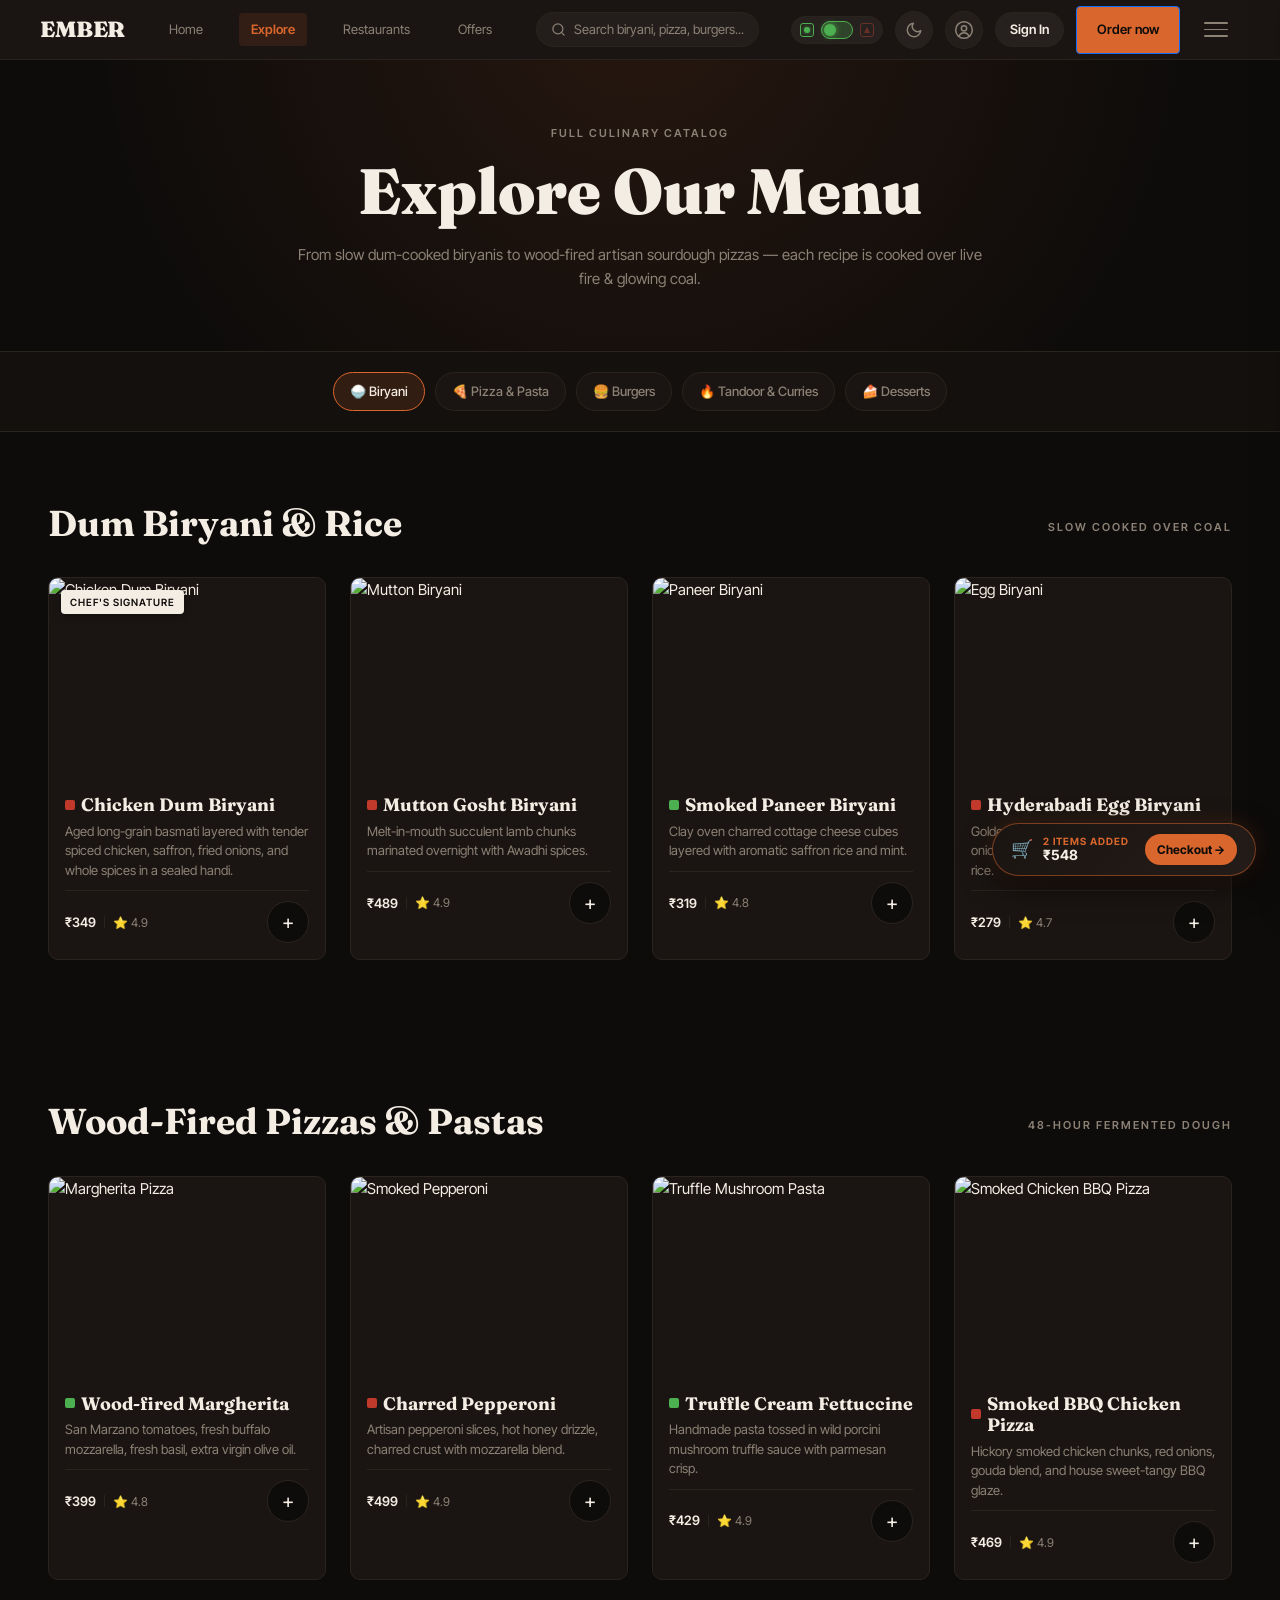
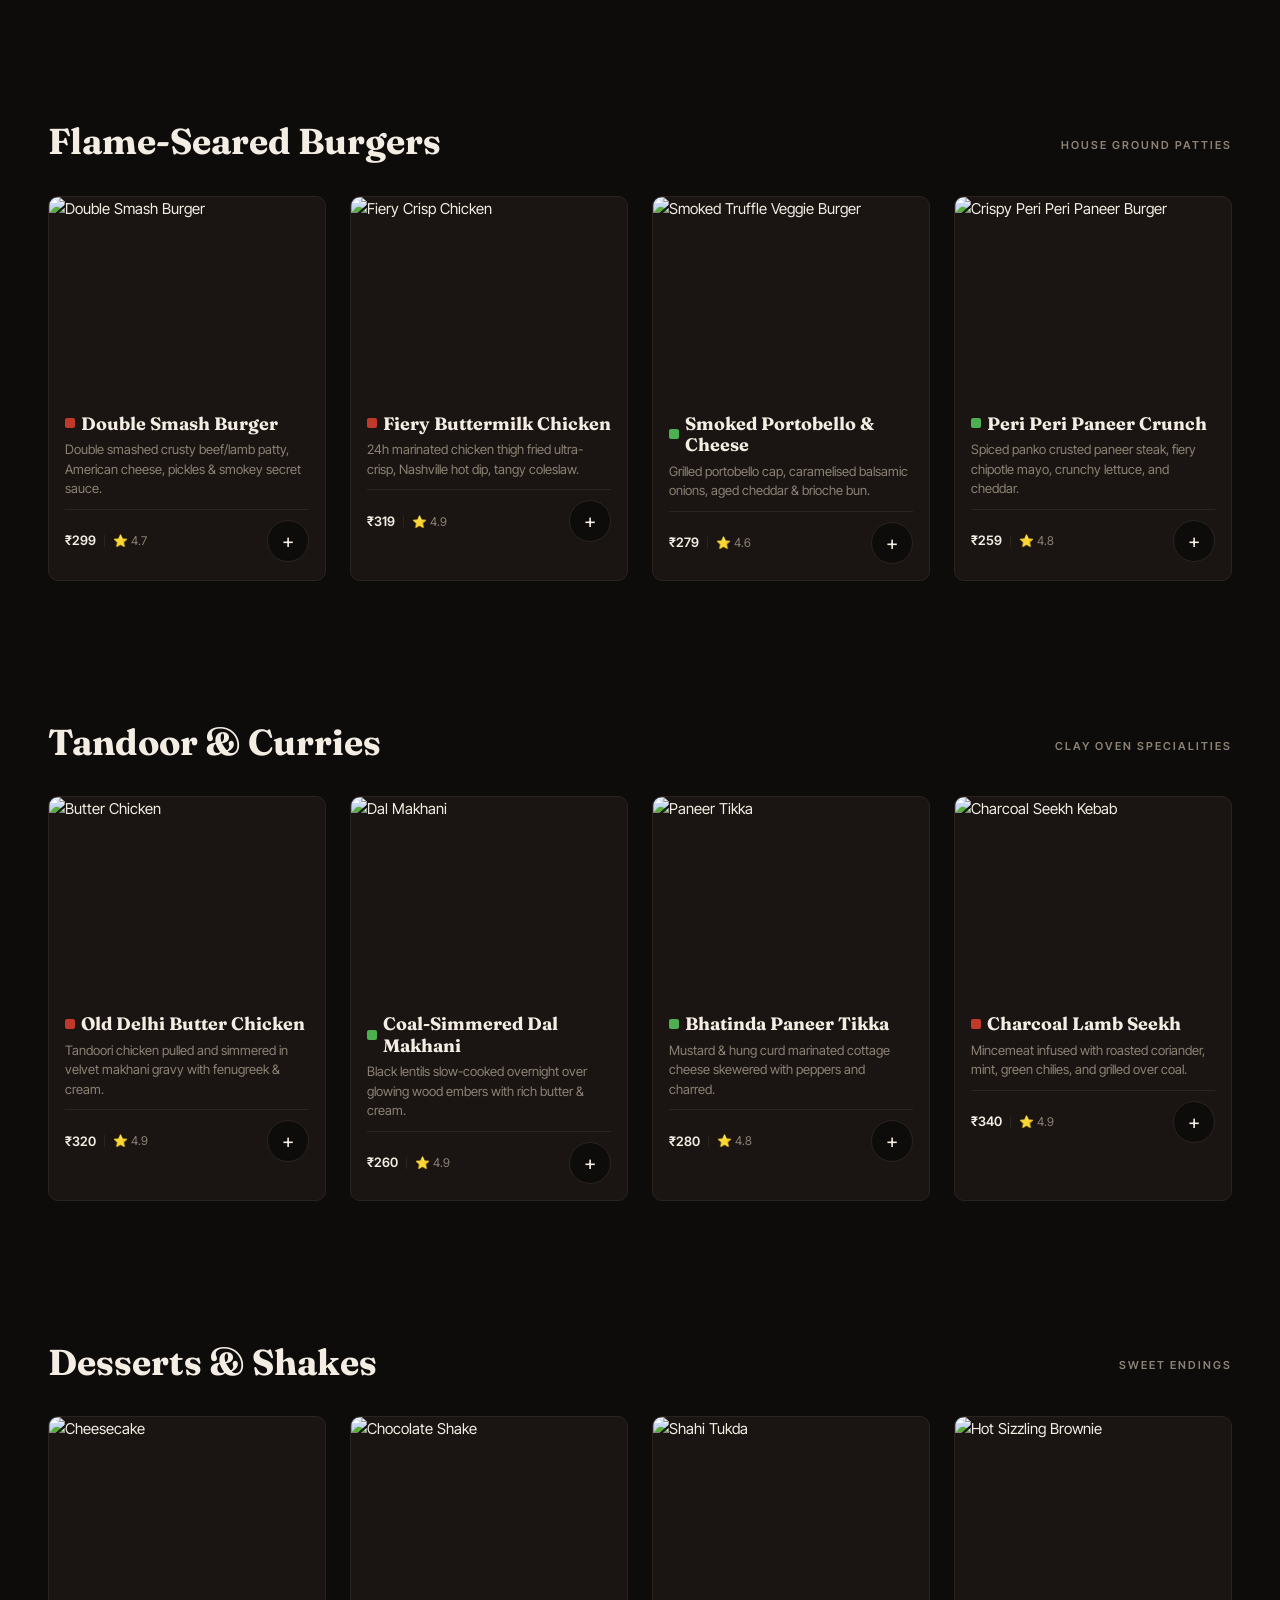
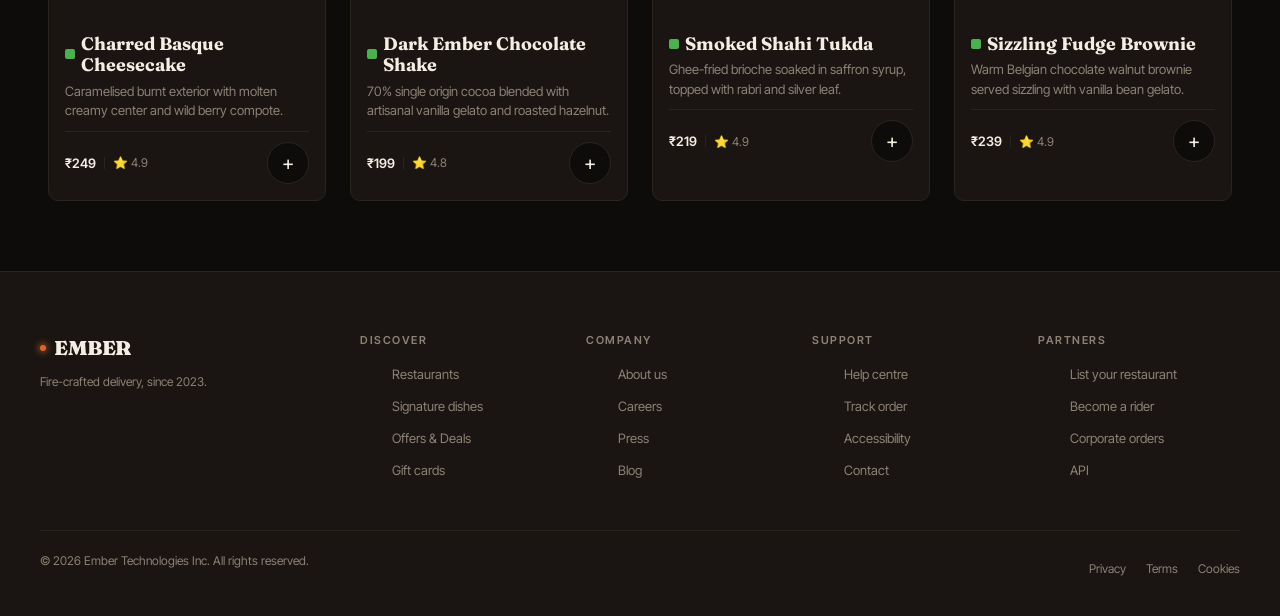
==== commit d52270eb: "updated project files" ====
--- a/explore.html
+++ b/explore.html
@@ -46,9 +46,9 @@
       </span>
     </label>
 
-    <label for="themeCheck" class="theme-toggle" title="Toggle Light / Dark Mode" aria-label="Toggle Theme">
-      <span class="theme-icon-sun">☼</span>
-      <span class="theme-icon-moon">🌙</span>
+    <label for="themeCheck" class="theme-toggle" title="Toggle Theme" aria-label="Toggle Theme">
+      <svg class="theme-icon-moon" width="18" height="18" viewBox="0 0 24 24" fill="none" stroke="currentColor" stroke-width="2" stroke-linecap="round" stroke-linejoin="round"><path d="M21 12.79A9 9 0 1 1 11.21 3 7 7 0 0 0 21 12.79z"></path></svg>
+      <svg class="theme-icon-sun" width="18" height="18" viewBox="0 0 24 24" fill="none" stroke="currentColor" stroke-width="2" stroke-linecap="round" stroke-linejoin="round"><circle cx="12" cy="12" r="5"></circle><line x1="12" y1="1" x2="12" y2="3"></line><line x1="12" y1="21" x2="12" y2="23"></line><line x1="4.22" y1="4.22" x2="5.64" y2="5.64"></line><line x1="18.36" y1="18.36" x2="19.78" y2="19.78"></line><line x1="1" y1="12" x2="3" y2="12"></line><line x1="21" y1="12" x2="23" y2="12"></line><line x1="4.22" y1="19.78" x2="5.64" y2="18.36"></line><line x1="18.36" y1="5.64" x2="19.78" y2="4.22"></line></svg>
     </label>
 
     <a href="profile.html" class="nav-profile-btn" title="My Profile" aria-label="Profile">
@@ -61,7 +61,7 @@
 
     <a href="login.html" class="nav-auth-btn">Sign In</a>
 
-    <a href="offers.html" class="btn btn-primary">Offers 40%</a>
+    <a href="explore.html" class="btn btn-primary">Order now</a>
 
     <label for="menuCheck" class="hamburger" aria-label="Toggle menu">
       <span></span>
--- a/common.css
+++ b/common.css
@@ -81,7 +81,7 @@
   top: 0;
   left: 0;
   right: 0;
-  z-index: 100;
+  z-index: 1000;
   display: flex;
   align-items: center;
   gap: 1rem;
@@ -89,8 +89,11 @@
   height: 60px;
   background-color: var(--nav-bg);
   border-bottom: 1px solid var(--border);
-}
-
+  backdrop-filter: blur(12px);
+  -webkit-backdrop-filter: blur(12px);
+}
+
+.logo,
 .wordmark {
   font-family: 'Fraunces', serif;
   font-size: 22px;
@@ -98,28 +101,37 @@
   letter-spacing: -0.5px;
   color: var(--text);
   flex-shrink: 0;
-}
-
+  display: inline-flex;
+  align-items: center;
+  gap: 6px;
+  text-decoration: none;
+}
+
+.nav-center,
 .nav-links {
   display: none;
-  gap: 2rem;
-  margin-right: auto;
-}
-
+  gap: 1.5rem;
+  align-items: center;
+}
+
+.nav-center a,
 .nav-links a {
   font-size: 13px;
   color: var(--muted);
-  padding: 6px 10px;
+  padding: 6px 12px;
   border-radius: 4px;
   transition: color 0.2s, background-color 0.2s;
-}
-
+  text-decoration: none;
+}
+
+.nav-center a:hover,
 .nav-links a:hover {
   color: var(--text);
 }
 
+.nav-center a.active,
 .nav-links a.active {
-  color: var(--accent);
+  color: #D9662C;
   font-weight: 600;
   background-color: rgba(217, 102, 44, 0.12);
 }
@@ -143,6 +155,7 @@
 
 @media (min-width: 900px) {
   nav { padding: 0 40px; gap: 2rem; }
+  .nav-center,
   .nav-links { display: flex; }
   .hamburger { display: none; }
 }
@@ -425,14 +438,30 @@
   color: #D9662C;
   background-color: rgba(217, 102, 44, 0.12);
   box-shadow: 0 0 10px rgba(217, 102, 44, 0.25);
-}
-
+  transform: scale(1.05);
+}
+
+.theme-icon-sun,
 .theme-icon-moon {
-  display: inline;
+  transition: transform 0.3s cubic-bezier(0.4, 0, 0.2, 1), opacity 0.3s ease;
+}
+
+.theme-icon-moon {
+  display: block;
 }
 
 .theme-icon-sun {
   display: none;
+}
+
+body:has(#themeCheck:checked) .theme-icon-moon {
+  display: none;
+}
+
+body:has(#themeCheck:checked) .theme-icon-sun {
+  display: block;
+  transform: rotate(45deg);
+  color: #D9662C;
 }
 
 .hamburger {
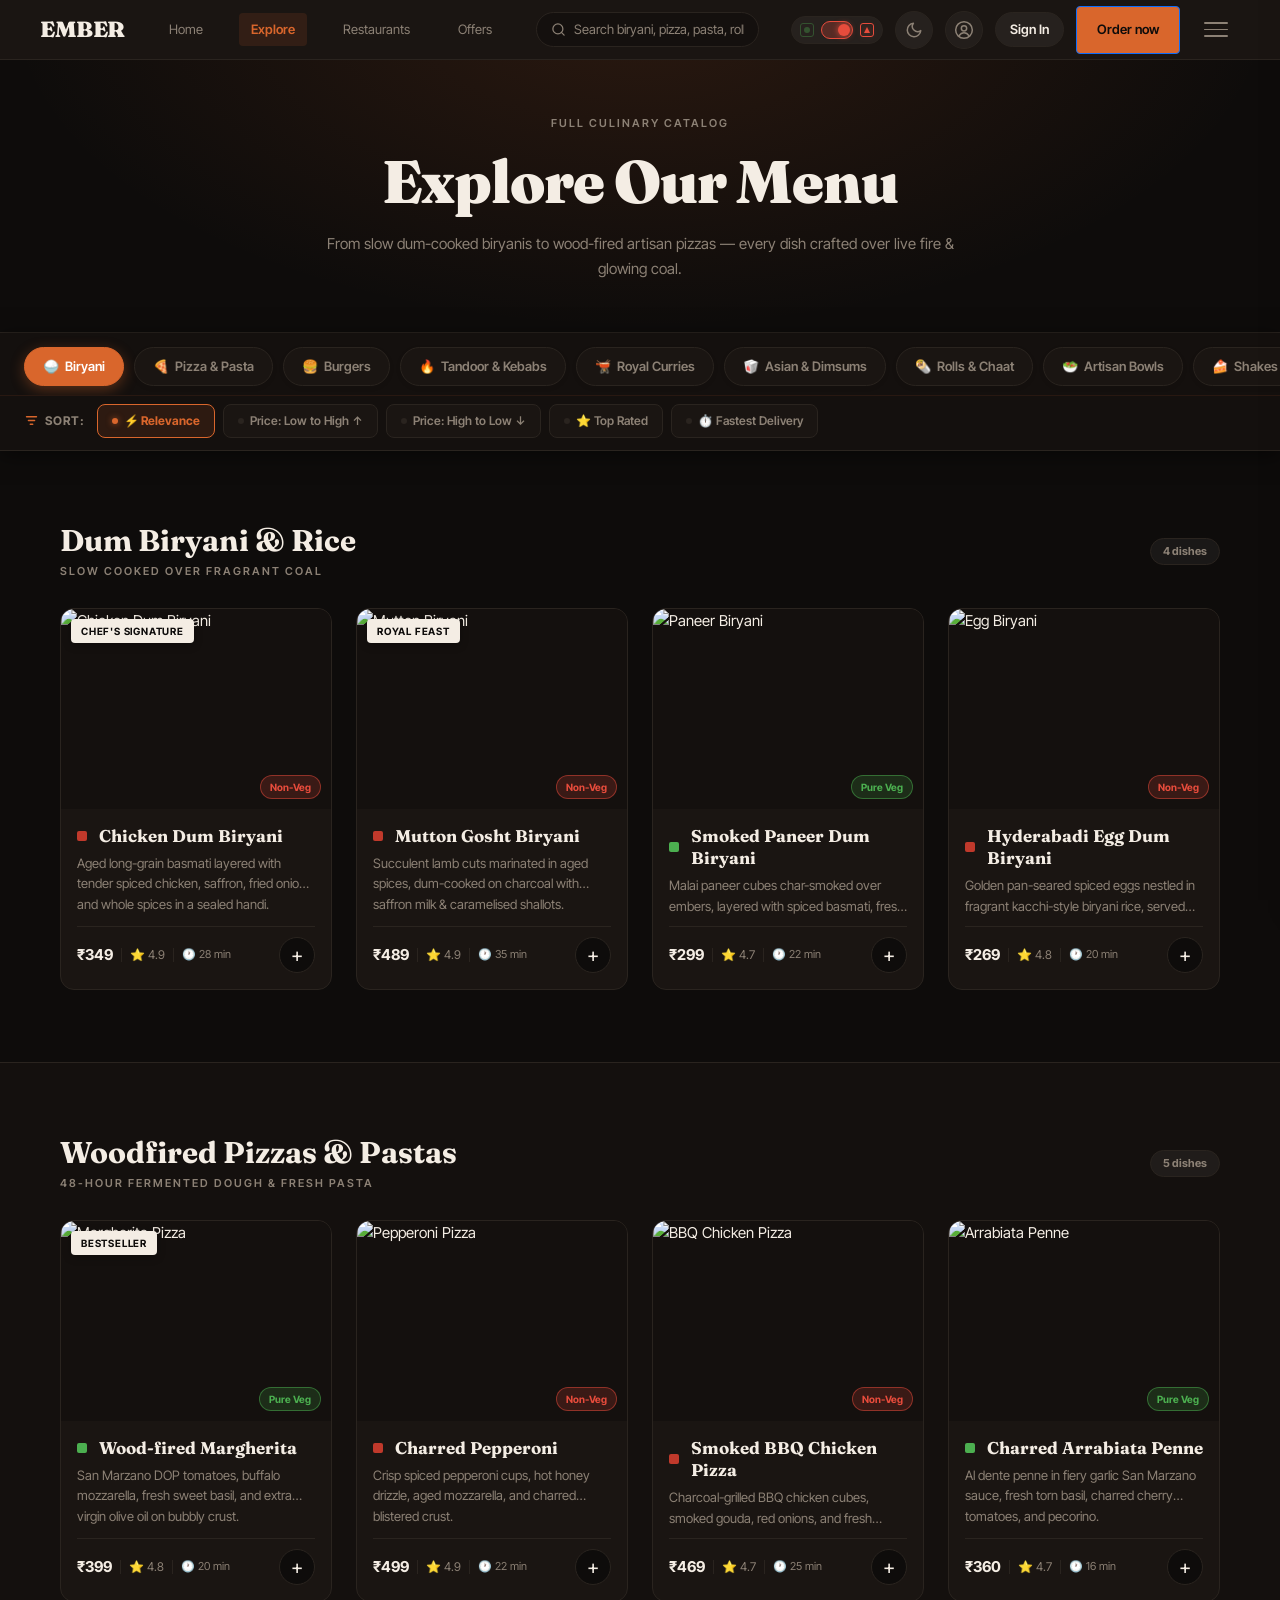
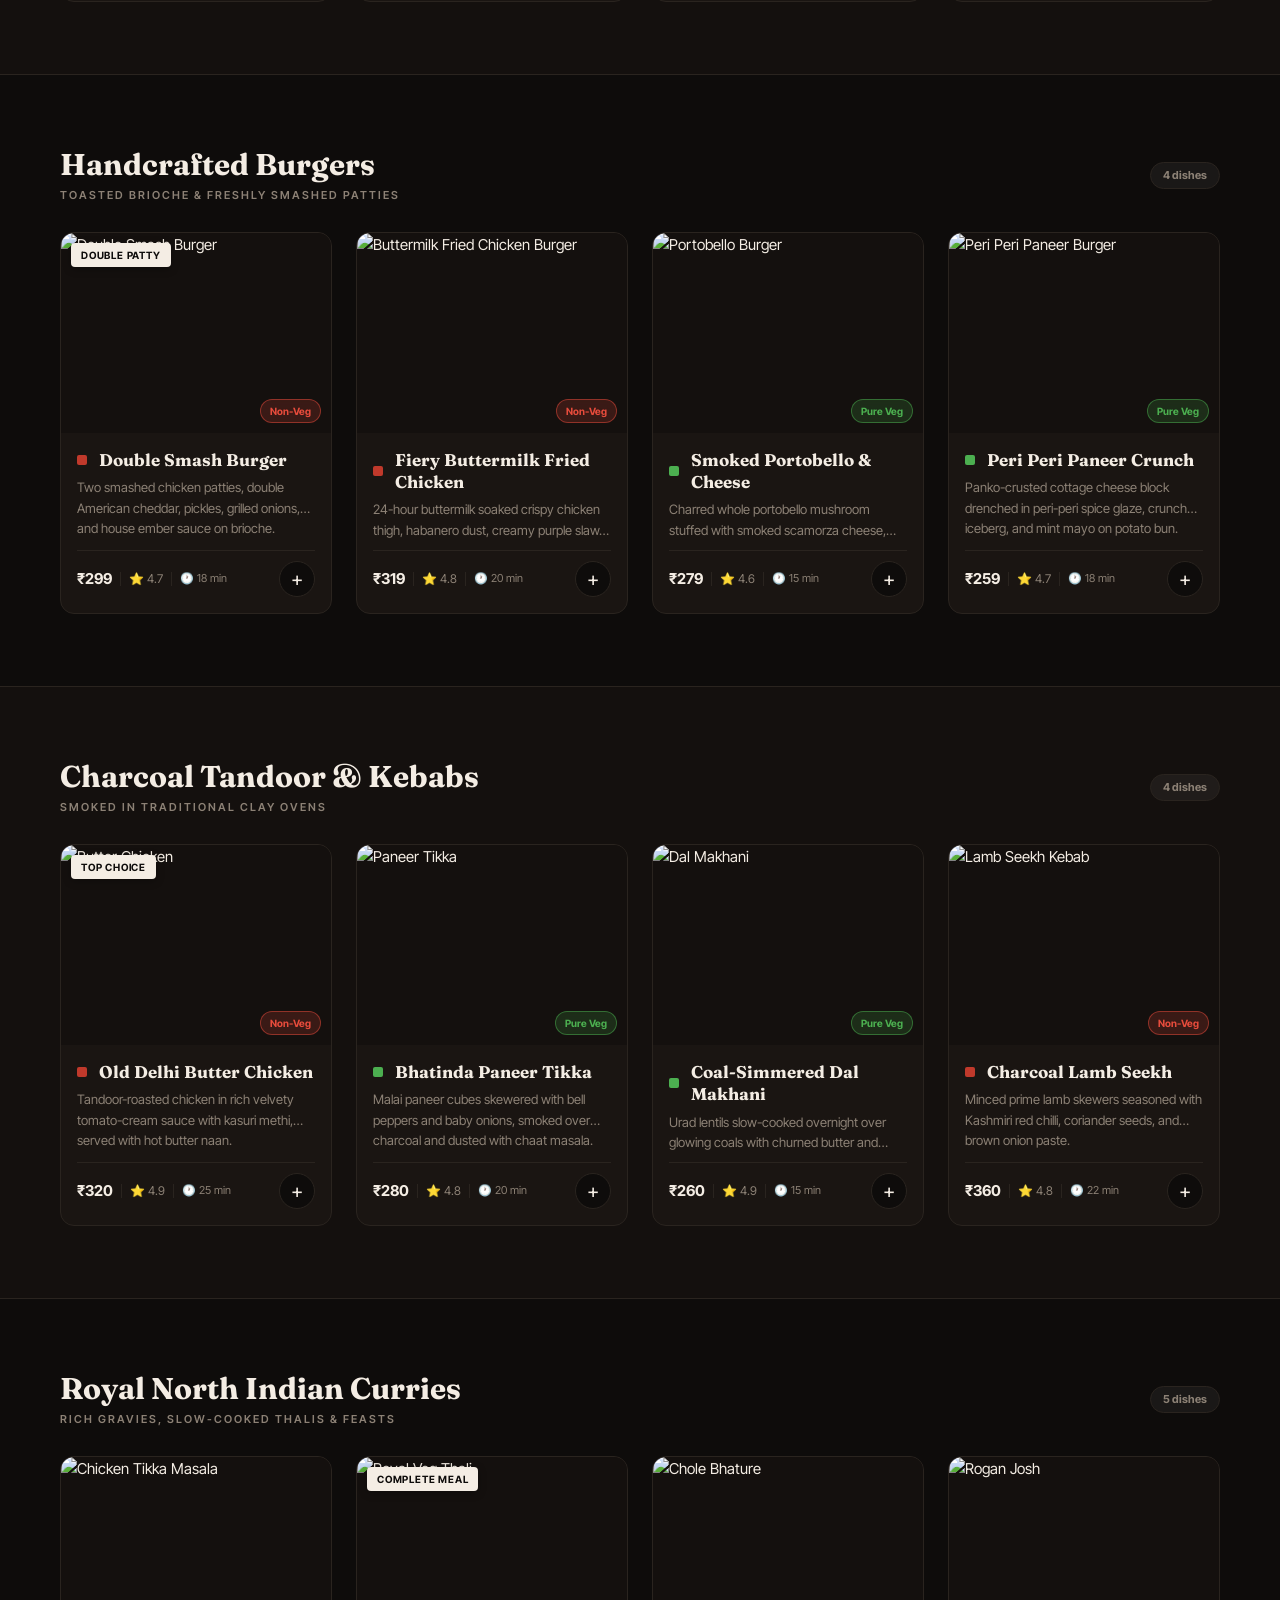
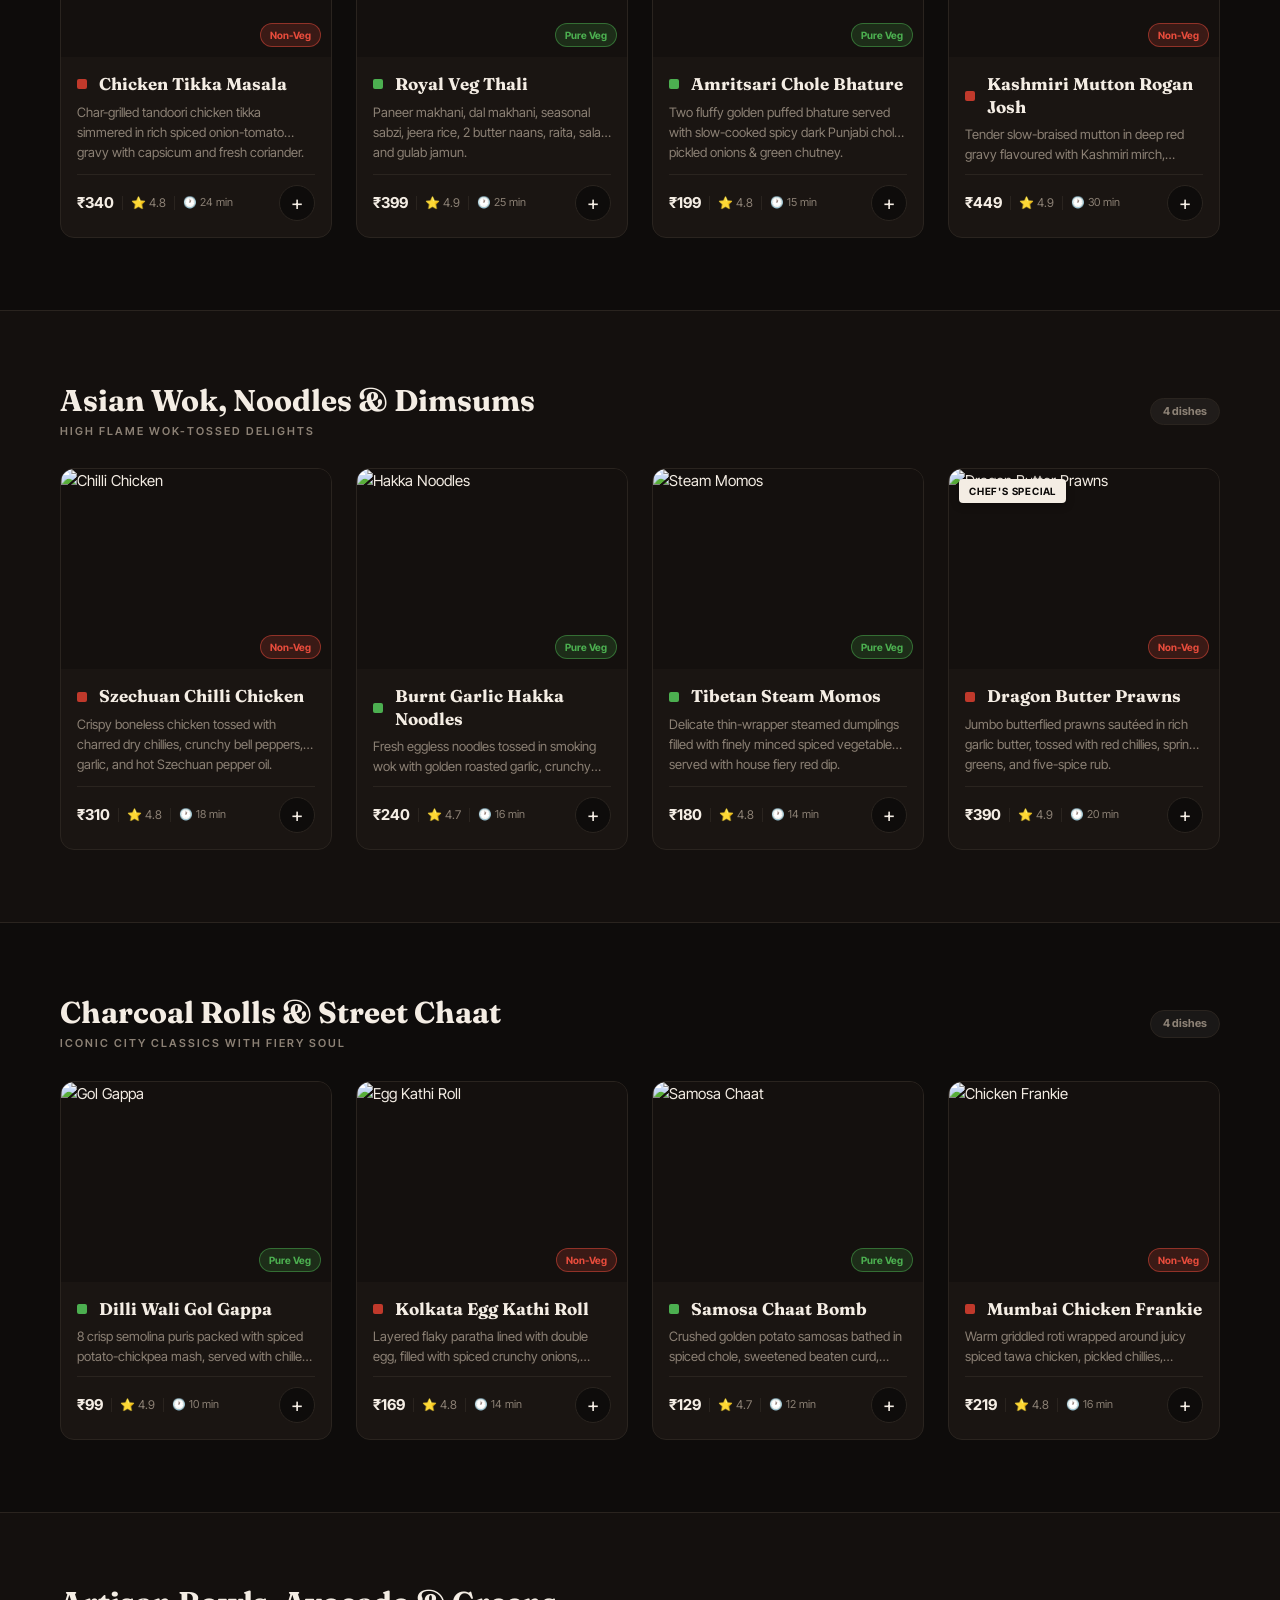
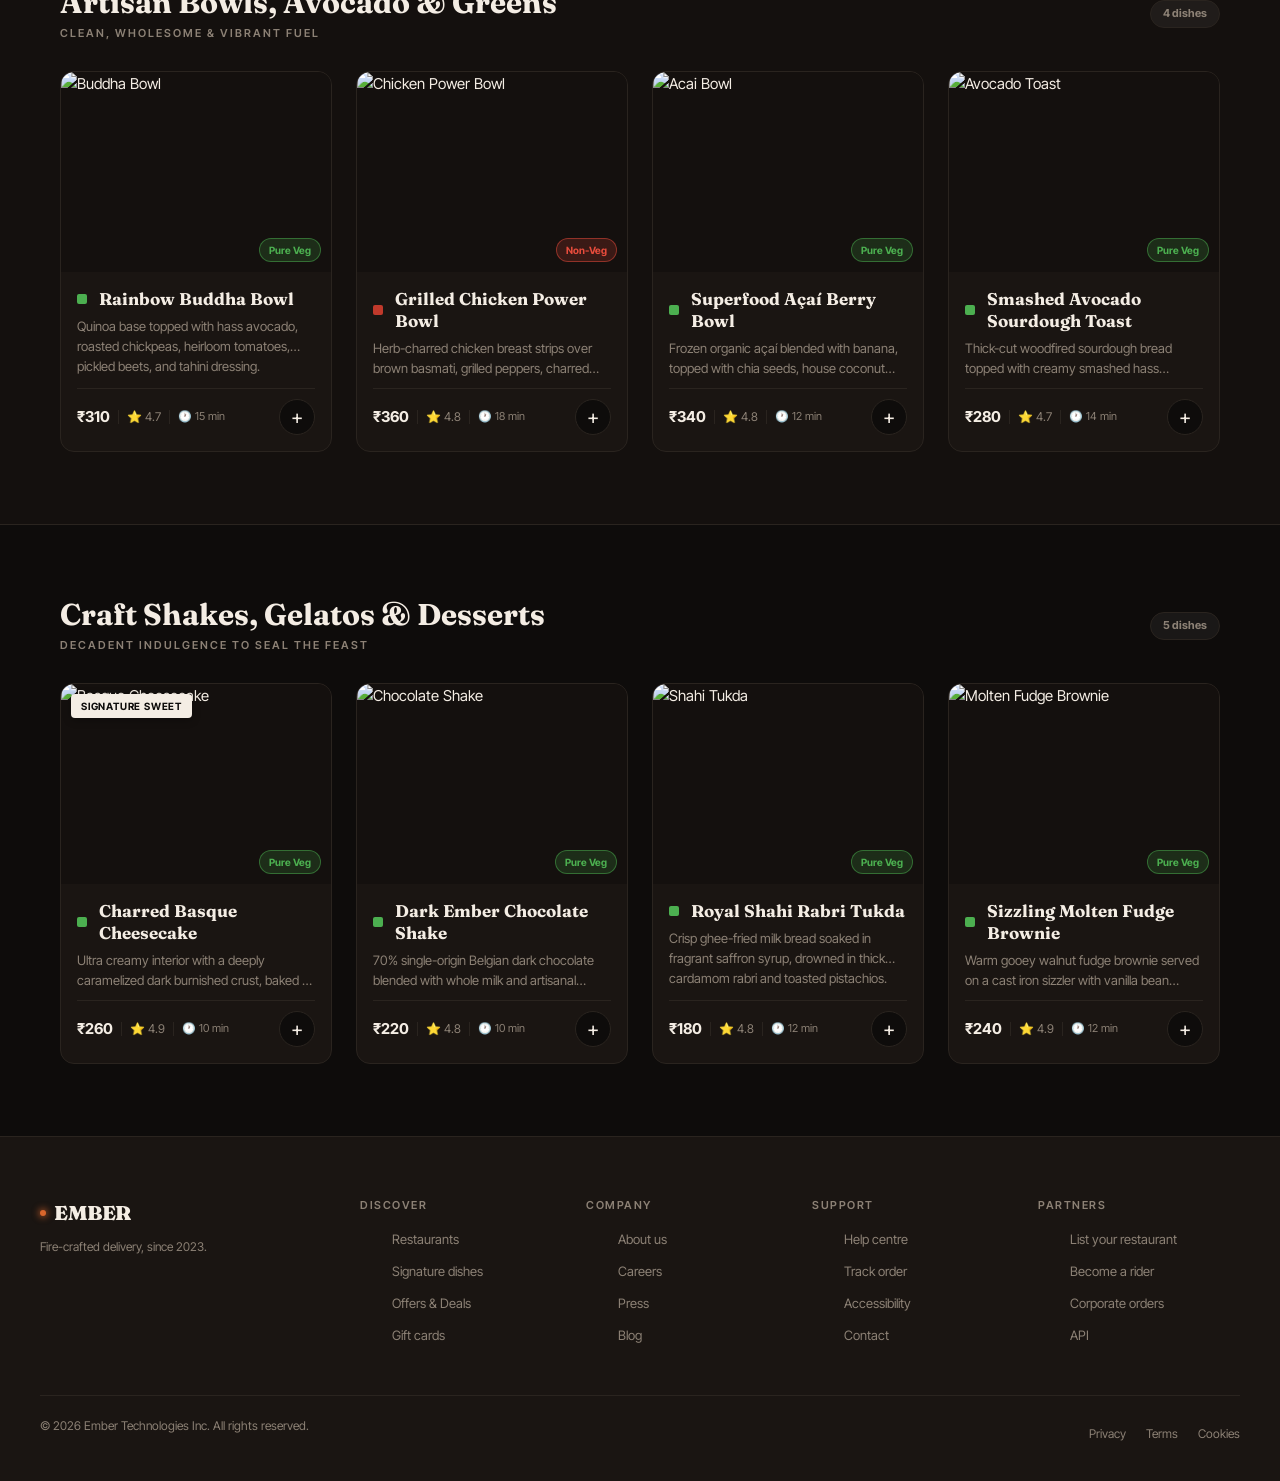
==== commit aa7a01f7: "Update food project layout and scripts" ====
--- a/explore.html
+++ b/explore.html
@@ -4,16 +4,15 @@
   <meta charset="UTF-8" />
   <meta name="viewport" content="width=device-width, initial-scale=1.0" />
   <title>Explore Menu — EMBER</title>
-  <link href="https://fonts.googleapis.com/css2?family=Fraunces:opsz,wght@9..144,700;9..144,900&family=Inter+Tight:wght@400;500;600&display=swap" rel="stylesheet" />
+  <link href="https://fonts.googleapis.com/css2?family=Fraunces:opsz,wght@9..144,700;9..144,900&family=Inter+Tight:wght@400;500;600;700&display=swap" rel="stylesheet" />
   <link href="https://cdn.jsdelivr.net/npm/bootstrap@5.3.3/dist/css/bootstrap.min.css" rel="stylesheet" />
   <link rel="stylesheet" href="common.css" />
   <link rel="stylesheet" href="explore.css" />
 </head>
 <body>
 
-<input type="checkbox" class="theme-check" />
+<input type="checkbox" id="themeCheck" class="theme-check" />
 <input type="checkbox" id="menuCheck" class="menu-check" />
-<input type="checkbox" id="cartCheck" style="display:none;" />
 
 <nav>
   <a href="home.html" class="wordmark">EMBER</a>
@@ -23,52 +22,29 @@
     <a href="restaurants.html">Restaurants</a>
     <a href="offers.html">Offers</a>
   </div>
-
   <div class="nav-search-box">
     <svg width="15" height="15" viewBox="0 0 24 24" fill="none" stroke="currentColor" stroke-width="2" stroke-linecap="round">
       <circle cx="11" cy="11" r="8"/><line x1="21" y1="21" x2="16.65" y2="16.65"/>
     </svg>
-    <input type="text" placeholder="Search biryani, pizza, burgers..." aria-label="Search dishes" />
-  </div>
-
+    <input type="text" placeholder="Search biryani, pizza, pasta, rolls..." aria-label="Search dishes" />
+  </div>
   <div class="nav-right">
-    
     <label class="veg-toggle" title="Toggle Vegetarian / Non-Vegetarian" aria-label="Toggle Veg / Non-Veg">
-      <input type="checkbox" id="vegCheck" class="veg-check" />
-      <span class="veg-symbol veg-icon" title="Vegetarian">
-        <span class="symbol-box"><span class="symbol-circle"></span></span>
-      </span>
-      <div class="veg-toggle__track">
-        <div class="veg-toggle__thumb"></div>
-      </div>
-      <span class="veg-symbol nonveg-icon" title="Non-Vegetarian">
-        <span class="symbol-box"><span class="symbol-triangle"></span></span>
-      </span>
+      <input type="checkbox" id="vegCheck" class="veg-check" checked />
+      <span class="veg-symbol veg-icon" title="Vegetarian"><span class="symbol-box"><span class="symbol-circle"></span></span></span>
+      <div class="veg-toggle__track"><div class="veg-toggle__thumb"></div></div>
+      <span class="veg-symbol nonveg-icon" title="Non-Vegetarian"><span class="symbol-box"><span class="symbol-triangle"></span></span></span>
     </label>
-
     <label for="themeCheck" class="theme-toggle" title="Toggle Theme" aria-label="Toggle Theme">
       <svg class="theme-icon-moon" width="18" height="18" viewBox="0 0 24 24" fill="none" stroke="currentColor" stroke-width="2" stroke-linecap="round" stroke-linejoin="round"><path d="M21 12.79A9 9 0 1 1 11.21 3 7 7 0 0 0 21 12.79z"></path></svg>
       <svg class="theme-icon-sun" width="18" height="18" viewBox="0 0 24 24" fill="none" stroke="currentColor" stroke-width="2" stroke-linecap="round" stroke-linejoin="round"><circle cx="12" cy="12" r="5"></circle><line x1="12" y1="1" x2="12" y2="3"></line><line x1="12" y1="21" x2="12" y2="23"></line><line x1="4.22" y1="4.22" x2="5.64" y2="5.64"></line><line x1="18.36" y1="18.36" x2="19.78" y2="19.78"></line><line x1="1" y1="12" x2="3" y2="12"></line><line x1="21" y1="12" x2="23" y2="12"></line><line x1="4.22" y1="19.78" x2="5.64" y2="18.36"></line><line x1="18.36" y1="5.64" x2="19.78" y2="4.22"></line></svg>
     </label>
-
     <a href="profile.html" class="nav-profile-btn" title="My Profile" aria-label="Profile">
-      <svg width="20" height="20" viewBox="0 0 24 24" fill="none" stroke="currentColor" stroke-width="1.8" stroke-linecap="round" stroke-linejoin="round">
-        <circle cx="12" cy="12" r="10"></circle>
-        <circle cx="12" cy="10" r="3.2"></circle>
-        <path d="M6.2 18.8C7.5 16.5 9.6 15.2 12 15.2C14.4 15.2 16.5 16.5 17.8 18.8"></path>
-      </svg>
+      <svg width="20" height="20" viewBox="0 0 24 24" fill="none" stroke="currentColor" stroke-width="1.8" stroke-linecap="round" stroke-linejoin="round"><circle cx="12" cy="12" r="10"></circle><circle cx="12" cy="10" r="3.2"></circle><path d="M6.2 18.8C7.5 16.5 9.6 15.2 12 15.2C14.4 15.2 16.5 16.5 17.8 18.8"></path></svg>
     </a>
-
     <a href="login.html" class="nav-auth-btn">Sign In</a>
-
     <a href="explore.html" class="btn btn-primary">Order now</a>
-
-    <label for="menuCheck" class="hamburger" aria-label="Toggle menu">
-      <span></span>
-      <span></span>
-      <span></span>
-    </label>
-
+    <label for="menuCheck" class="hamburger" aria-label="Toggle menu"><span></span><span></span><span></span></label>
   </div>
 </nav>
 
@@ -82,42 +58,86 @@
   <a href="signup.html">Sign Up</a>
 </div>
 
-<label for="cartCheck" class="floating-cart" title="View Cart" style="cursor: pointer;">
+<div class="floating-cart" title="View Cart">
   <div class="cart-left">
     <span class="cart-icon">🛒</span>
     <div class="cart-text">
-      <span class="cart-count">2 Items Added</span>
-      <span class="cart-price">₹548</span>
+      <span class="cart-count">Cart is empty</span>
+      <span class="cart-price">₹0</span>
     </div>
   </div>
   <span class="cart-cta">Checkout →</span>
-</label>
+</div>
 
 <section class="page-hero">
   <p class="eyebrow">Full culinary catalog</p>
   <h1>Explore Our Menu</h1>
-  <p class="hero-sub">From slow dum-cooked biryanis to wood-fired artisan sourdough pizzas — each recipe is cooked over live fire & glowing coal.</p>
+  <p class="hero-sub">From slow dum-cooked biryanis to wood-fired artisan pizzas — every dish crafted over live fire & glowing coal.</p>
 </section>
 
-<div class="filter-bar">
-  <a href="#biryani" class="filter-pill active">🍚 Biryani</a>
-  <a href="#pizza" class="filter-pill">🍕 Pizza & Pasta</a>
-  <a href="#burgers" class="filter-pill">🍔 Burgers</a>
-  <a href="#tandoor" class="filter-pill">🔥 Tandoor & Curries</a>
-  <a href="#desserts" class="filter-pill">🍰 Desserts</a>
+<div class="controls-bar">
+  <div class="filter-bar">
+    <a href="#biryani"     class="filter-pill active"><span class="pill-icon">🍚</span> Biryani</a>
+    <a href="#pizza"       class="filter-pill"><span class="pill-icon">🍕</span> Pizza & Pasta</a>
+    <a href="#burgers"     class="filter-pill"><span class="pill-icon">🍔</span> Burgers</a>
+    <a href="#tandoor"     class="filter-pill"><span class="pill-icon">🔥</span> Tandoor & Kebabs</a>
+    <a href="#northindian" class="filter-pill"><span class="pill-icon">🫕</span> Royal Curries</a>
+    <a href="#chinese"     class="filter-pill"><span class="pill-icon">🥡</span> Asian & Dimsums</a>
+    <a href="#streetfood"  class="filter-pill"><span class="pill-icon">🌯</span> Rolls & Chaat</a>
+    <a href="#healthy"     class="filter-pill"><span class="pill-icon">🥗</span> Artisan Bowls</a>
+    <a href="#desserts"    class="filter-pill"><span class="pill-icon">🍰</span> Shakes & Desserts</a>
+  </div>
+  <div class="sort-bar-wrap">
+    <div class="sort-header">
+      <div class="sort-title-group">
+        <svg class="sort-icon" width="15" height="15" viewBox="0 0 24 24" fill="none" stroke="currentColor" stroke-width="2.2" stroke-linecap="round" stroke-linejoin="round">
+          <line x1="4" y1="6" x2="20" y2="6"></line>
+          <line x1="7" y1="12" x2="17" y2="12"></line>
+          <line x1="10" y1="18" x2="14" y2="18"></line>
+        </svg>
+        <span class="sort-label">Sort:</span>
+      </div>
+      <div class="sort-chips">
+        <button class="sort-btn active" data-sort="relevance">
+          <span class="sort-dot"></span>
+          <span>⚡ Relevance</span>
+        </button>
+        <button class="sort-btn" data-sort="price-asc">
+          <span class="sort-dot"></span>
+          <span>Price: Low to High ↑</span>
+        </button>
+        <button class="sort-btn" data-sort="price-desc">
+          <span class="sort-dot"></span>
+          <span>Price: High to Low ↓</span>
+        </button>
+        <button class="sort-btn" data-sort="rating">
+          <span class="sort-dot"></span>
+          <span>⭐ Top Rated</span>
+        </button>
+        <button class="sort-btn" data-sort="time">
+          <span class="sort-dot"></span>
+          <span>⏱️ Fastest Delivery</span>
+        </button>
+      </div>
+    </div>
+  </div>
 </div>
 
 <section class="section" id="biryani">
   <div class="section-head">
-    <h2 class="section-title">Dum Biryani & Rice</h2>
-    <span class="eyebrow">Slow cooked over coal</span>
+    <div>
+      <h2 class="section-title">Dum Biryani & Rice</h2>
+      <span class="eyebrow">Slow cooked over fragrant coal</span>
+    </div>
+    <span class="dish-count-badge">4 dishes</span>
   </div>
   <div class="menu-grid">
 
-    <div class="dish-card nonveg-card">
-      <div class="img-box img-rel">
-        <img src="https://images.unsplash.com/photo-1585937421612-70a008356fbe?w=700&q=85&auto=format&fit=crop" alt="Chicken Dum Biryani" loading="lazy" />
+    <div class="dish-card nonveg-card" data-name="Chicken Dum Biryani" data-price="349" data-rating="4.9" data-time="28" data-veg="false" data-category="biryani">
+      <div class="img-box img-rel">
+        <img src="https://images.unsplash.com/photo-1589302168068-964664d93dc0?w=600&q=80&auto=format&fit=crop" alt="Chicken Dum Biryani" loading="lazy" />
         <span class="dish-tag">Chef's Signature</span>
+        <span class="dish-badge nonveg-badge">Non-Veg</span>
       </div>
       <div class="dish-body">
         <h3 class="dish-name"><span class="dish-dot nonveg"></span>Chicken Dum Biryani</h3>
@@ -126,81 +146,160 @@
           <span class="price">₹349</span>
           <span class="divider"></span>
           <span class="rating">⭐ 4.9</span>
-          <button class="add-btn">+</button>
-        </div>
-      </div>
-    </div>
-
-    <div class="dish-card nonveg-card">
-      <div class="img-box"><img src="https://images.unsplash.com/photo-1563379091339-03b21ab4a4f8?w=400&q=80&auto=format&fit=crop" alt="Mutton Biryani" loading="lazy" /></div>
+          <span class="divider"></span>
+          <span class="del-time">🕐 28 min</span>
+          <button class="add-btn" aria-label="Add to cart">+</button>
+        </div>
+      </div>
+    </div>
+
+    <div class="dish-card nonveg-card" data-name="Mutton Gosht Biryani" data-price="489" data-rating="4.9" data-time="35" data-veg="false" data-category="biryani">
+      <div class="img-box img-rel">
+        <img src="https://images.unsplash.com/photo-1563379091339-03b21ab4a4f8?w=600&q=80&auto=format&fit=crop" alt="Mutton Biryani" loading="lazy" />
+        <span class="dish-tag">Royal Feast</span>
+        <span class="dish-badge nonveg-badge">Non-Veg</span>
+      </div>
       <div class="dish-body">
         <h3 class="dish-name"><span class="dish-dot nonveg"></span>Mutton Gosht Biryani</h3>
-        <p class="dish-desc">Melt-in-mouth succulent lamb chunks marinated overnight with Awadhi spices.</p>
-        <div class="meta-row"><span class="price">₹489</span><span class="divider"></span><span class="rating">⭐ 4.9</span><button class="add-btn">+</button></div>
-      </div>
-    </div>
-
-    <div class="dish-card">
-      <div class="img-box"><img src="https://images.unsplash.com/photo-1633945274405-b6c8069047b0?w=400&q=80&auto=format&fit=crop" alt="Paneer Biryani" loading="lazy" /></div>
-      <div class="dish-body">
-        <h3 class="dish-name"><span class="dish-dot veg"></span>Smoked Paneer Biryani</h3>
-        <p class="dish-desc">Clay oven charred cottage cheese cubes layered with aromatic saffron rice and mint.</p>
-        <div class="meta-row"><span class="price">₹319</span><span class="divider"></span><span class="rating">⭐ 4.8</span><button class="add-btn">+</button></div>
-      </div>
-    </div>
-
-    <div class="dish-card nonveg-card">
-      <div class="img-box"><img src="https://images.unsplash.com/photo-1512058564366-18510be2db19?w=400&q=80&auto=format&fit=crop" alt="Egg Biryani" loading="lazy" /></div>
-      <div class="dish-body">
-        <h3 class="dish-name"><span class="dish-dot nonveg"></span>Hyderabadi Egg Biryani</h3>
-        <p class="dish-desc">Golden roasted eggs tossed in caramelized onions, mint, and aromatic spiced basmati rice.</p>
-        <div class="meta-row"><span class="price">₹279</span><span class="divider"></span><span class="rating">⭐ 4.7</span><button class="add-btn">+</button></div>
+        <p class="dish-desc">Succulent lamb cuts marinated in aged spices, dum-cooked on charcoal with saffron milk & caramelised shallots.</p>
+        <div class="meta-row">
+          <span class="price">₹489</span>
+          <span class="divider"></span>
+          <span class="rating">⭐ 4.9</span>
+          <span class="divider"></span>
+          <span class="del-time">🕐 35 min</span>
+          <button class="add-btn" aria-label="Add to cart">+</button>
+        </div>
+      </div>
+    </div>
+
+    <div class="dish-card veg-card" data-name="Smoked Paneer Dum Biryani" data-price="299" data-rating="4.7" data-time="22" data-veg="true" data-category="biryani">
+      <div class="img-box img-rel">
+        <img src="https://images.unsplash.com/photo-1633945274405-b6c8069047b0?w=600&q=80&auto=format&fit=crop" alt="Paneer Biryani" loading="lazy" />
+        <span class="dish-badge veg-badge">Pure Veg</span>
+      </div>
+      <div class="dish-body">
+        <h3 class="dish-name"><span class="dish-dot veg"></span>Smoked Paneer Dum Biryani</h3>
+        <p class="dish-desc">Malai paneer cubes char-smoked over embers, layered with spiced basmati, fresh mint & toasted cashews.</p>
+        <div class="meta-row">
+          <span class="price">₹299</span>
+          <span class="divider"></span>
+          <span class="rating">⭐ 4.7</span>
+          <span class="divider"></span>
+          <span class="del-time">🕐 22 min</span>
+          <button class="add-btn" aria-label="Add to cart">+</button>
+        </div>
+      </div>
+    </div>
+
+    <div class="dish-card nonveg-card" data-name="Hyderabadi Egg Dum Biryani" data-price="269" data-rating="4.8" data-time="20" data-veg="false" data-category="biryani">
+      <div class="img-box img-rel">
+        <img src="https://images.unsplash.com/photo-1512058564366-18510be2db19?w=600&q=80&auto=format&fit=crop" alt="Egg Biryani" loading="lazy" />
+        <span class="dish-badge nonveg-badge">Non-Veg</span>
+      </div>
+      <div class="dish-body">
+        <h3 class="dish-name"><span class="dish-dot nonveg"></span>Hyderabadi Egg Dum Biryani</h3>
+        <p class="dish-desc">Golden pan-seared spiced eggs nestled in fragrant kacchi-style biryani rice, served with mirchi ka salan.</p>
+        <div class="meta-row">
+          <span class="price">₹269</span>
+          <span class="divider"></span>
+          <span class="rating">⭐ 4.8</span>
+          <span class="divider"></span>
+          <span class="del-time">🕐 20 min</span>
+          <button class="add-btn" aria-label="Add to cart">+</button>
+        </div>
       </div>
     </div>
 
   </div>
 </section>
 
-<section class="section" id="pizza">
+<section class="section section-alt" id="pizza">
   <div class="section-head">
-    <h2 class="section-title">Wood-Fired Pizzas & Pastas</h2>
-    <span class="eyebrow">48-hour fermented dough</span>
+    <div>
+      <h2 class="section-title">Woodfired Pizzas & Pastas</h2>
+      <span class="eyebrow">48-hour fermented dough & fresh pasta</span>
+    </div>
+    <span class="dish-count-badge">5 dishes</span>
   </div>
   <div class="menu-grid">
 
-    <div class="dish-card">
-      <div class="img-box"><img src="https://images.unsplash.com/photo-1513104890138-7c749659a591?w=600&q=80&auto=format&fit=crop" alt="Margherita Pizza" loading="lazy" /></div>
+    <div class="dish-card veg-card" data-name="Wood-fired Margherita" data-price="399" data-rating="4.8" data-time="20" data-veg="true" data-category="pizza">
+      <div class="img-box img-rel">
+        <img src="https://images.unsplash.com/photo-1604382355076-af4b0eb60143?w=600&q=80&auto=format&fit=crop" alt="Margherita Pizza" loading="lazy" />
+        <span class="dish-tag">Bestseller</span>
+        <span class="dish-badge veg-badge">Pure Veg</span>
+      </div>
       <div class="dish-body">
         <h3 class="dish-name"><span class="dish-dot veg"></span>Wood-fired Margherita</h3>
-        <p class="dish-desc">San Marzano tomatoes, fresh buffalo mozzarella, fresh basil, extra virgin olive oil.</p>
-        <div class="meta-row"><span class="price">₹399</span><span class="divider"></span><span class="rating">⭐ 4.8</span><button class="add-btn">+</button></div>
-      </div>
-    </div>
-
-    <div class="dish-card nonveg-card">
-      <div class="img-box"><img src="https://images.unsplash.com/photo-1628840042765-356cda07504e?w=600&q=80&auto=format&fit=crop" alt="Smoked Pepperoni" loading="lazy" /></div>
+        <p class="dish-desc">San Marzano DOP tomatoes, buffalo mozzarella, fresh sweet basil, and extra virgin olive oil on bubbly crust.</p>
+        <div class="meta-row">
+          <span class="price">₹399</span>
+          <span class="divider"></span>
+          <span class="rating">⭐ 4.8</span>
+          <span class="divider"></span>
+          <span class="del-time">🕐 20 min</span>
+          <button class="add-btn" aria-label="Add to cart">+</button>
+        </div>
+      </div>
+    </div>
+
+    <div class="dish-card nonveg-card" data-name="Charred Pepperoni" data-price="499" data-rating="4.9" data-time="22" data-veg="false" data-category="pizza">
+      <div class="img-box img-rel">
+        <img src="https://images.unsplash.com/photo-1628840042765-356cda07504e?w=600&q=80&auto=format&fit=crop" alt="Pepperoni Pizza" loading="lazy" />
+        <span class="dish-badge nonveg-badge">Non-Veg</span>
+      </div>
       <div class="dish-body">
         <h3 class="dish-name"><span class="dish-dot nonveg"></span>Charred Pepperoni</h3>
-        <p class="dish-desc">Artisan pepperoni slices, hot honey drizzle, charred crust with mozzarella blend.</p>
-        <div class="meta-row"><span class="price">₹499</span><span class="divider"></span><span class="rating">⭐ 4.9</span><button class="add-btn">+</button></div>
-      </div>
-    </div>
-
-    <div class="dish-card">
-      <div class="img-box"><img src="https://images.unsplash.com/photo-1621996346565-e3dbc646d9a9?w=600&q=80&auto=format&fit=crop" alt="Truffle Mushroom Pasta" loading="lazy" /></div>
-      <div class="dish-body">
-        <h3 class="dish-name"><span class="dish-dot veg"></span>Truffle Cream Fettuccine</h3>
-        <p class="dish-desc">Handmade pasta tossed in wild porcini mushroom truffle sauce with parmesan crisp.</p>
-        <div class="meta-row"><span class="price">₹429</span><span class="divider"></span><span class="rating">⭐ 4.9</span><button class="add-btn">+</button></div>
-      </div>
-    </div>
-
-    <div class="dish-card nonveg-card">
-      <div class="img-box"><img src="https://images.unsplash.com/photo-1565299624946-b28f40a0ae38?w=600&q=80&auto=format&fit=crop" alt="Smoked Chicken BBQ Pizza" loading="lazy" /></div>
+        <p class="dish-desc">Crisp spiced pepperoni cups, hot honey drizzle, aged mozzarella, and charred blistered crust.</p>
+        <div class="meta-row">
+          <span class="price">₹499</span>
+          <span class="divider"></span>
+          <span class="rating">⭐ 4.9</span>
+          <span class="divider"></span>
+          <span class="del-time">🕐 22 min</span>
+          <button class="add-btn" aria-label="Add to cart">+</button>
+        </div>
+      </div>
+    </div>
+
+    
+
+    <div class="dish-card nonveg-card" data-name="Smoked BBQ Chicken Pizza" data-price="469" data-rating="4.7" data-time="25" data-veg="false" data-category="pizza">
+      <div class="img-box img-rel">
+        <img src="https://images.unsplash.com/photo-1565299624946-b28f40a0ae38?w=600&q=80&auto=format&fit=crop" alt="BBQ Chicken Pizza" loading="lazy" />
+        <span class="dish-badge nonveg-badge">Non-Veg</span>
+      </div>
       <div class="dish-body">
         <h3 class="dish-name"><span class="dish-dot nonveg"></span>Smoked BBQ Chicken Pizza</h3>
-        <p class="dish-desc">Hickory smoked chicken chunks, red onions, gouda blend, and house sweet-tangy BBQ glaze.</p>
-        <div class="meta-row"><span class="price">₹469</span><span class="divider"></span><span class="rating">⭐ 4.9</span><button class="add-btn">+</button></div>
+        <p class="dish-desc">Charcoal-grilled BBQ chicken cubes, smoked gouda, red onions, and fresh cilantro on sourdough base.</p>
+        <div class="meta-row">
+          <span class="price">₹469</span>
+          <span class="divider"></span>
+          <span class="rating">⭐ 4.7</span>
+          <span class="divider"></span>
+          <span class="del-time">🕐 25 min</span>
+          <button class="add-btn" aria-label="Add to cart">+</button>
+        </div>
+      </div>
+    </div>
+
+    <div class="dish-card veg-card" data-name="Charred Arrabiata Penne" data-price="360" data-rating="4.7" data-time="16" data-veg="true" data-category="pizza">
+      <div class="img-box img-rel">
+        <img src="https://images.unsplash.com/photo-1551183053-bf91a1d81141?w=600&q=80&auto=format&fit=crop" alt="Arrabiata Penne" loading="lazy" />
+        <span class="dish-badge veg-badge">Pure Veg</span>
+      </div>
+      <div class="dish-body">
+        <h3 class="dish-name"><span class="dish-dot veg"></span>Charred Arrabiata Penne</h3>
+        <p class="dish-desc">Al dente penne in fiery garlic San Marzano sauce, fresh torn basil, charred cherry tomatoes, and pecorino.</p>
+        <div class="meta-row">
+          <span class="price">₹360</span>
+          <span class="divider"></span>
+          <span class="rating">⭐ 4.7</span>
+          <span class="divider"></span>
+          <span class="del-time">🕐 16 min</span>
+          <button class="add-btn" aria-label="Add to cart">+</button>
+        </div>
       </div>
     </div>
 
@@ -209,90 +308,538 @@
 
 <section class="section" id="burgers">
   <div class="section-head">
-    <h2 class="section-title">Flame-Seared Burgers</h2>
-    <span class="eyebrow">House ground patties</span>
+    <div>
+      <h2 class="section-title">Handcrafted Burgers</h2>
+      <span class="eyebrow">Toasted brioche & freshly smashed patties</span>
+    </div>
+    <span class="dish-count-badge">4 dishes</span>
   </div>
   <div class="menu-grid">
 
-    <div class="dish-card nonveg-card">
-      <div class="img-box"><img src="https://images.unsplash.com/photo-1555939594-58d7cb561ad1?w=600&q=80&auto=format&fit=crop" alt="Double Smash Burger" loading="lazy" /></div>
+    <div class="dish-card nonveg-card" data-name="Double Smash Burger" data-price="299" data-rating="4.7" data-time="18" data-veg="false" data-category="burgers">
+      <div class="img-box img-rel">
+        <img src="https://images.unsplash.com/photo-1568901346375-23c9450c58cd?w=600&q=85&auto=format&fit=crop" alt="Double Smash Burger" loading="lazy" />
+        <span class="dish-tag">Double Patty</span>
+        <span class="dish-badge nonveg-badge">Non-Veg</span>
+      </div>
       <div class="dish-body">
         <h3 class="dish-name"><span class="dish-dot nonveg"></span>Double Smash Burger</h3>
-        <p class="dish-desc">Double smashed crusty beef/lamb patty, American cheese, pickles & smokey secret sauce.</p>
-        <div class="meta-row"><span class="price">₹299</span><span class="divider"></span><span class="rating">⭐ 4.7</span><button class="add-btn">+</button></div>
-      </div>
-    </div>
-
-    <div class="dish-card nonveg-card">
-      <div class="img-box"><img src="https://images.unsplash.com/photo-1568901346375-23c9450c58cd?w=600&q=80&auto=format&fit=crop" alt="Fiery Crisp Chicken" loading="lazy" /></div>
-      <div class="dish-body">
-        <h3 class="dish-name"><span class="dish-dot nonveg"></span>Fiery Buttermilk Chicken</h3>
-        <p class="dish-desc">24h marinated chicken thigh fried ultra-crisp, Nashville hot dip, tangy coleslaw.</p>
-        <div class="meta-row"><span class="price">₹319</span><span class="divider"></span><span class="rating">⭐ 4.9</span><button class="add-btn">+</button></div>
-      </div>
-    </div>
-
-    <div class="dish-card">
-      <div class="img-box"><img src="https://images.unsplash.com/photo-1550547660-d9450f859349?w=600&q=80&auto=format&fit=crop" alt="Smoked Truffle Veggie Burger" loading="lazy" /></div>
+        <p class="dish-desc">Two smashed chicken patties, double American cheddar, pickles, grilled onions, and house ember sauce on brioche.</p>
+        <div class="meta-row">
+          <span class="price">₹299</span>
+          <span class="divider"></span>
+          <span class="rating">⭐ 4.7</span>
+          <span class="divider"></span>
+          <span class="del-time">🕐 18 min</span>
+          <button class="add-btn" aria-label="Add to cart">+</button>
+        </div>
+      </div>
+    </div>
+
+    <div class="dish-card nonveg-card" data-name="Fiery Buttermilk Fried Chicken" data-price="319" data-rating="4.8" data-time="20" data-veg="false" data-category="burgers">
+      <div class="img-box img-rel">
+        <img src="https://images.unsplash.com/photo-1625813506062-0aeb1d7a094b?w=600&q=80&auto=format&fit=crop" alt="Buttermilk Fried Chicken Burger" loading="lazy" />
+        <span class="dish-badge nonveg-badge">Non-Veg</span>
+      </div>
+      <div class="dish-body">
+        <h3 class="dish-name"><span class="dish-dot nonveg"></span>Fiery Buttermilk Fried Chicken</h3>
+        <p class="dish-desc">24-hour buttermilk soaked crispy chicken thigh, habanero dust, creamy purple slaw, and jalapeño mayo.</p>
+        <div class="meta-row">
+          <span class="price">₹319</span>
+          <span class="divider"></span>
+          <span class="rating">⭐ 4.8</span>
+          <span class="divider"></span>
+          <span class="del-time">🕐 20 min</span>
+          <button class="add-btn" aria-label="Add to cart">+</button>
+        </div>
+      </div>
+    </div>
+
+    <div class="dish-card veg-card" data-name="Smoked Portobello & Cheese" data-price="279" data-rating="4.6" data-time="15" data-veg="true" data-category="burgers">
+      <div class="img-box img-rel">
+        <img src="https://images.unsplash.com/photo-1550547660-d9450f859349?w=600&q=80&auto=format&fit=crop" alt="Portobello Burger" loading="lazy" />
+        <span class="dish-badge veg-badge">Pure Veg</span>
+      </div>
       <div class="dish-body">
         <h3 class="dish-name"><span class="dish-dot veg"></span>Smoked Portobello & Cheese</h3>
-        <p class="dish-desc">Grilled portobello cap, caramelised balsamic onions, aged cheddar & brioche bun.</p>
-        <div class="meta-row"><span class="price">₹279</span><span class="divider"></span><span class="rating">⭐ 4.6</span><button class="add-btn">+</button></div>
-      </div>
-    </div>
-
-    <div class="dish-card">
-      <div class="img-box"><img src="https://images.unsplash.com/photo-1520072959219-c595dc870360?w=600&q=80&auto=format&fit=crop" alt="Crispy Peri Peri Paneer Burger" loading="lazy" /></div>
+        <p class="dish-desc">Charred whole portobello mushroom stuffed with smoked scamorza cheese, garlic confit, and baby arugula.</p>
+        <div class="meta-row">
+          <span class="price">₹279</span>
+          <span class="divider"></span>
+          <span class="rating">⭐ 4.6</span>
+          <span class="divider"></span>
+          <span class="del-time">🕐 15 min</span>
+          <button class="add-btn" aria-label="Add to cart">+</button>
+        </div>
+      </div>
+    </div>
+
+    <div class="dish-card veg-card" data-name="Peri Peri Paneer Crunch" data-price="259" data-rating="4.7" data-time="18" data-veg="true" data-category="burgers">
+      <div class="img-box img-rel">
+        <img src="https://images.unsplash.com/photo-1586190848861-99aa4a171e90?w=600&q=80&auto=format&fit=crop" alt="Peri Peri Paneer Burger" loading="lazy" />
+        <span class="dish-badge veg-badge">Pure Veg</span>
+      </div>
       <div class="dish-body">
         <h3 class="dish-name"><span class="dish-dot veg"></span>Peri Peri Paneer Crunch</h3>
-        <p class="dish-desc">Spiced panko crusted paneer steak, fiery chipotle mayo, crunchy lettuce, and cheddar.</p>
-        <div class="meta-row"><span class="price">₹259</span><span class="divider"></span><span class="rating">⭐ 4.8</span><button class="add-btn">+</button></div>
+        <p class="dish-desc">Panko-crusted cottage cheese block drenched in peri-peri spice glaze, crunchy iceberg, and mint mayo on potato bun.</p>
+        <div class="meta-row">
+          <span class="price">₹259</span>
+          <span class="divider"></span>
+          <span class="rating">⭐ 4.7</span>
+          <span class="divider"></span>
+          <span class="del-time">🕐 18 min</span>
+          <button class="add-btn" aria-label="Add to cart">+</button>
+        </div>
       </div>
     </div>
 
   </div>
 </section>
 
-<section class="section" id="tandoor">
+<section class="section section-alt" id="tandoor">
   <div class="section-head">
-    <h2 class="section-title">Tandoor & Curries</h2>
-    <span class="eyebrow">Clay oven specialities</span>
+    <div>
+      <h2 class="section-title">Charcoal Tandoor & Kebabs</h2>
+      <span class="eyebrow">Smoked in traditional clay ovens</span>
+    </div>
+    <span class="dish-count-badge">4 dishes</span>
   </div>
   <div class="menu-grid">
 
-    <div class="dish-card nonveg-card">
-      <div class="img-box"><img src="https://images.unsplash.com/photo-1567188040759-fb8a883dc6d8?w=600&q=80&auto=format&fit=crop" alt="Butter Chicken" loading="lazy" /></div>
+    <div class="dish-card nonveg-card" data-name="Old Delhi Butter Chicken" data-price="320" data-rating="4.9" data-time="25" data-veg="false" data-category="tandoor">
+      <div class="img-box img-rel">
+        <img src="https://images.unsplash.com/photo-1603894584373-5ac82b2ae398?w=600&q=80&auto=format&fit=crop" alt="Butter Chicken" loading="lazy" />
+        <span class="dish-tag">Top Choice</span>
+        <span class="dish-badge nonveg-badge">Non-Veg</span>
+      </div>
       <div class="dish-body">
         <h3 class="dish-name"><span class="dish-dot nonveg"></span>Old Delhi Butter Chicken</h3>
-        <p class="dish-desc">Tandoori chicken pulled and simmered in velvet makhani gravy with fenugreek & cream.</p>
-        <div class="meta-row"><span class="price">₹320</span><span class="divider"></span><span class="rating">⭐ 4.9</span><button class="add-btn">+</button></div>
-      </div>
-    </div>
-
-    <div class="dish-card">
-      <div class="img-box"><img src="https://images.unsplash.com/photo-1588166524941-3bf61a9c41db?w=600&q=80&auto=format&fit=crop" alt="Dal Makhani" loading="lazy" /></div>
+        <p class="dish-desc">Tandoor-roasted chicken in rich velvety tomato-cream sauce with kasuri methi, served with hot butter naan.</p>
+        <div class="meta-row">
+          <span class="price">₹320</span>
+          <span class="divider"></span>
+          <span class="rating">⭐ 4.9</span>
+          <span class="divider"></span>
+          <span class="del-time">🕐 25 min</span>
+          <button class="add-btn" aria-label="Add to cart">+</button>
+        </div>
+      </div>
+    </div>
+
+    <div class="dish-card veg-card" data-name="Bhatinda Paneer Tikka" data-price="280" data-rating="4.8" data-time="20" data-veg="true" data-category="tandoor">
+      <div class="img-box img-rel">
+        <img src="https://images.unsplash.com/photo-1599488615731-7e5c2823ff28?w=600&q=80&auto=format&fit=crop" alt="Paneer Tikka" loading="lazy" />
+        <span class="dish-badge veg-badge">Pure Veg</span>
+      </div>
+      <div class="dish-body">
+        <h3 class="dish-name"><span class="dish-dot veg"></span>Bhatinda Paneer Tikka</h3>
+        <p class="dish-desc">Malai paneer cubes skewered with bell peppers and baby onions, smoked over charcoal and dusted with chaat masala.</p>
+        <div class="meta-row">
+          <span class="price">₹280</span>
+          <span class="divider"></span>
+          <span class="rating">⭐ 4.8</span>
+          <span class="divider"></span>
+          <span class="del-time">🕐 20 min</span>
+          <button class="add-btn" aria-label="Add to cart">+</button>
+        </div>
+      </div>
+    </div>
+
+    <div class="dish-card veg-card" data-name="Coal-Simmered Dal Makhani" data-price="260" data-rating="4.9" data-time="15" data-veg="true" data-category="tandoor">
+      <div class="img-box img-rel">
+        <img src="https://images.unsplash.com/photo-1588166524941-3bf61a9c41db?w=600&q=80&auto=format&fit=crop" alt="Dal Makhani" loading="lazy" />
+        <span class="dish-badge veg-badge">Pure Veg</span>
+      </div>
       <div class="dish-body">
         <h3 class="dish-name"><span class="dish-dot veg"></span>Coal-Simmered Dal Makhani</h3>
-        <p class="dish-desc">Black lentils slow-cooked overnight over glowing wood embers with rich butter & cream.</p>
-        <div class="meta-row"><span class="price">₹260</span><span class="divider"></span><span class="rating">⭐ 4.9</span><button class="add-btn">+</button></div>
-      </div>
-    </div>
-
-    <div class="dish-card">
-      <div class="img-box"><img src="https://images.unsplash.com/photo-1599488615731-7e5c2823ff28?w=600&q=80&auto=format&fit=crop" alt="Paneer Tikka" loading="lazy" /></div>
-      <div class="dish-body">
-        <h3 class="dish-name"><span class="dish-dot veg"></span>Bhatinda Paneer Tikka</h3>
-        <p class="dish-desc">Mustard & hung curd marinated cottage cheese skewered with peppers and charred.</p>
-        <div class="meta-row"><span class="price">₹280</span><span class="divider"></span><span class="rating">⭐ 4.8</span><button class="add-btn">+</button></div>
-      </div>
-    </div>
-
-    <div class="dish-card nonveg-card">
-      <div class="img-box"><img src="https://images.unsplash.com/photo-1544025162-d76694265947?w=600&q=80&auto=format&fit=crop" alt="Charcoal Seekh Kebab" loading="lazy" /></div>
+        <p class="dish-desc">Urad lentils slow-cooked overnight over glowing coals with churned butter and fresh cream. Pure silk.</p>
+        <div class="meta-row">
+          <span class="price">₹260</span>
+          <span class="divider"></span>
+          <span class="rating">⭐ 4.9</span>
+          <span class="divider"></span>
+          <span class="del-time">🕐 15 min</span>
+          <button class="add-btn" aria-label="Add to cart">+</button>
+        </div>
+      </div>
+    </div>
+
+    <div class="dish-card nonveg-card" data-name="Charcoal Lamb Seekh" data-price="360" data-rating="4.8" data-time="22" data-veg="false" data-category="tandoor">
+      <div class="img-box img-rel">
+        <img src="https://images.unsplash.com/photo-1544025162-d76694265947?w=600&q=80&auto=format&fit=crop" alt="Lamb Seekh Kebab" loading="lazy" />
+        <span class="dish-badge nonveg-badge">Non-Veg</span>
+      </div>
       <div class="dish-body">
         <h3 class="dish-name"><span class="dish-dot nonveg"></span>Charcoal Lamb Seekh</h3>
-        <p class="dish-desc">Mincemeat infused with roasted coriander, mint, green chilies, and grilled over coal.</p>
-        <div class="meta-row"><span class="price">₹340</span><span class="divider"></span><span class="rating">⭐ 4.9</span><button class="add-btn">+</button></div>
+        <p class="dish-desc">Minced prime lamb skewers seasoned with Kashmiri red chilli, coriander seeds, and brown onion paste.</p>
+        <div class="meta-row">
+          <span class="price">₹360</span>
+          <span class="divider"></span>
+          <span class="rating">⭐ 4.8</span>
+          <span class="divider"></span>
+          <span class="del-time">🕐 22 min</span>
+          <button class="add-btn" aria-label="Add to cart">+</button>
+        </div>
+      </div>
+    </div>
+
+  </div>
+</section>
+
+<section class="section" id="northindian">
+  <div class="section-head">
+    <div>
+      <h2 class="section-title">Royal North Indian Curries</h2>
+      <span class="eyebrow">Rich gravies, slow-cooked thalis & feasts</span>
+    </div>
+    <span class="dish-count-badge">5 dishes</span>
+  </div>
+  <div class="menu-grid">
+
+    <div class="dish-card nonveg-card" data-name="Chicken Tikka Masala" data-price="340" data-rating="4.8" data-time="24" data-veg="false" data-category="northindian">
+      <div class="img-box img-rel">
+        <img src="https://images.unsplash.com/photo-1565557623262-b51c2513a641?w=600&q=80&auto=format&fit=crop" alt="Chicken Tikka Masala" loading="lazy" />
+        <span class="dish-badge nonveg-badge">Non-Veg</span>
+      </div>
+      <div class="dish-body">
+        <h3 class="dish-name"><span class="dish-dot nonveg"></span>Chicken Tikka Masala</h3>
+        <p class="dish-desc">Char-grilled tandoori chicken tikka simmered in rich spiced onion-tomato gravy with capsicum and fresh coriander.</p>
+        <div class="meta-row">
+          <span class="price">₹340</span>
+          <span class="divider"></span>
+          <span class="rating">⭐ 4.8</span>
+          <span class="divider"></span>
+          <span class="del-time">🕐 24 min</span>
+          <button class="add-btn" aria-label="Add to cart">+</button>
+        </div>
+      </div>
+    </div>
+
+    <div class="dish-card veg-card" data-name="Royal Veg Thali" data-price="399" data-rating="4.9" data-time="25" data-veg="true" data-category="northindian">
+      <div class="img-box img-rel">
+        <img src="https://images.unsplash.com/photo-1610057099443-fde8c4d50f91?w=600&q=80&auto=format&fit=crop" alt="Royal Veg Thali" loading="lazy" />
+        <span class="dish-tag">Complete Meal</span>
+        <span class="dish-badge veg-badge">Pure Veg</span>
+      </div>
+      <div class="dish-body">
+        <h3 class="dish-name"><span class="dish-dot veg"></span>Royal Veg Thali</h3>
+        <p class="dish-desc">Paneer makhani, dal makhani, seasonal sabzi, jeera rice, 2 butter naans, raita, salad, and gulab jamun.</p>
+        <div class="meta-row">
+          <span class="price">₹399</span>
+          <span class="divider"></span>
+          <span class="rating">⭐ 4.9</span>
+          <span class="divider"></span>
+          <span class="del-time">🕐 25 min</span>
+          <button class="add-btn" aria-label="Add to cart">+</button>
+        </div>
+      </div>
+    </div>
+
+
+
+    <div class="dish-card veg-card" data-name="Amritsari Chole Bhature" data-price="199" data-rating="4.8" data-time="15" data-veg="true" data-category="northindian">
+      <div class="img-box img-rel">
+        <img src="https://images.unsplash.com/photo-1626777552726-4a6b54c97e46?w=600&q=80&auto=format&fit=crop" alt="Chole Bhature" loading="lazy" />
+        <span class="dish-badge veg-badge">Pure Veg</span>
+      </div>
+      <div class="dish-body">
+        <h3 class="dish-name"><span class="dish-dot veg"></span>Amritsari Chole Bhature</h3>
+        <p class="dish-desc">Two fluffy golden puffed bhature served with slow-cooked spicy dark Punjabi chole, pickled onions & green chutney.</p>
+        <div class="meta-row">
+          <span class="price">₹199</span>
+          <span class="divider"></span>
+          <span class="rating">⭐ 4.8</span>
+          <span class="divider"></span>
+          <span class="del-time">🕐 15 min</span>
+          <button class="add-btn" aria-label="Add to cart">+</button>
+        </div>
+      </div>
+    </div>
+
+    <div class="dish-card nonveg-card" data-name="Kashmiri Mutton Rogan Josh" data-price="449" data-rating="4.9" data-time="30" data-veg="false" data-category="northindian">
+      <div class="img-box img-rel">
+        <img src="https://images.unsplash.com/photo-1545247181-516773cae754?w=600&q=80&auto=format&fit=crop" alt="Rogan Josh" loading="lazy" />
+        <span class="dish-badge nonveg-badge">Non-Veg</span>
+      </div>
+      <div class="dish-body">
+        <h3 class="dish-name"><span class="dish-dot nonveg"></span>Kashmiri Mutton Rogan Josh</h3>
+        <p class="dish-desc">Tender slow-braised mutton in deep red gravy flavoured with Kashmiri mirch, ratanjot, fennel, and dry ginger.</p>
+        <div class="meta-row">
+          <span class="price">₹449</span>
+          <span class="divider"></span>
+          <span class="rating">⭐ 4.9</span>
+          <span class="divider"></span>
+          <span class="del-time">🕐 30 min</span>
+          <button class="add-btn" aria-label="Add to cart">+</button>
+        </div>
+      </div>
+    </div>
+
+  </div>
+</section>
+
+<section class="section section-alt" id="chinese">
+  <div class="section-head">
+    <div>
+      <h2 class="section-title">Asian Wok, Noodles & Dimsums</h2>
+      <span class="eyebrow">High flame wok-tossed delights</span>
+    </div>
+    <span class="dish-count-badge">4 dishes</span>
+  </div>
+  <div class="menu-grid">
+
+    <div class="dish-card nonveg-card" data-name="Szechuan Chilli Chicken" data-price="310" data-rating="4.8" data-time="18" data-veg="false" data-category="chinese">
+      <div class="img-box img-rel">
+        <img src="https://images.unsplash.com/photo-1569050467447-ce54b3bbc37d?w=600&q=80&auto=format&fit=crop" alt="Chilli Chicken" loading="lazy" />
+        <span class="dish-badge nonveg-badge">Non-Veg</span>
+      </div>
+      <div class="dish-body">
+        <h3 class="dish-name"><span class="dish-dot nonveg"></span>Szechuan Chilli Chicken</h3>
+        <p class="dish-desc">Crispy boneless chicken tossed with charred dry chillies, crunchy bell peppers, garlic, and hot Szechuan pepper oil.</p>
+        <div class="meta-row">
+          <span class="price">₹310</span>
+          <span class="divider"></span>
+          <span class="rating">⭐ 4.8</span>
+          <span class="divider"></span>
+          <span class="del-time">🕐 18 min</span>
+          <button class="add-btn" aria-label="Add to cart">+</button>
+        </div>
+      </div>
+    </div>
+
+    <div class="dish-card veg-card" data-name="Burnt Garlic Hakka Noodles" data-price="240" data-rating="4.7" data-time="16" data-veg="true" data-category="chinese">
+      <div class="img-box img-rel">
+        <img src="https://images.unsplash.com/photo-1585032226651-759b368d7246?w=600&q=80&auto=format&fit=crop" alt="Hakka Noodles" loading="lazy" />
+        <span class="dish-badge veg-badge">Pure Veg</span>
+      </div>
+      <div class="dish-body">
+        <h3 class="dish-name"><span class="dish-dot veg"></span>Burnt Garlic Hakka Noodles</h3>
+        <p class="dish-desc">Fresh eggless noodles tossed in smoking wok with golden roasted garlic, crunchy scallions, and light soya sauce.</p>
+        <div class="meta-row">
+          <span class="price">₹240</span>
+          <span class="divider"></span>
+          <span class="rating">⭐ 4.7</span>
+          <span class="divider"></span>
+          <span class="del-time">🕐 16 min</span>
+          <button class="add-btn" aria-label="Add to cart">+</button>
+        </div>
+      </div>
+    </div>
+
+    <div class="dish-card veg-card" data-name="Tibetan Steam Momos" data-price="180" data-rating="4.8" data-time="14" data-veg="true" data-category="chinese">
+      <div class="img-box img-rel">
+        <img src="https://images.unsplash.com/photo-1625220194771-7ebdea0b70b9?w=600&q=80&auto=format&fit=crop" alt="Steam Momos" loading="lazy" />
+        <span class="dish-badge veg-badge">Pure Veg</span>
+      </div>
+      <div class="dish-body">
+        <h3 class="dish-name"><span class="dish-dot veg"></span>Tibetan Steam Momos</h3>
+        <p class="dish-desc">Delicate thin-wrapper steamed dumplings filled with finely minced spiced vegetables, served with house fiery red dip.</p>
+        <div class="meta-row">
+          <span class="price">₹180</span>
+          <span class="divider"></span>
+          <span class="rating">⭐ 4.8</span>
+          <span class="divider"></span>
+          <span class="del-time">🕐 14 min</span>
+          <button class="add-btn" aria-label="Add to cart">+</button>
+        </div>
+      </div>
+    </div>
+
+    <div class="dish-card nonveg-card" data-name="Dragon Butter Prawns" data-price="390" data-rating="4.9" data-time="20" data-veg="false" data-category="chinese">
+      <div class="img-box img-rel">
+        <img src="https://images.unsplash.com/photo-1559847844-5315695dadae?w=600&q=80&auto=format&fit=crop" alt="Dragon Butter Prawns" loading="lazy" />
+        <span class="dish-tag">Chef's Special</span>
+        <span class="dish-badge nonveg-badge">Non-Veg</span>
+      </div>
+      <div class="dish-body">
+        <h3 class="dish-name"><span class="dish-dot nonveg"></span>Dragon Butter Prawns</h3>
+        <p class="dish-desc">Jumbo butterflied prawns sautéed in rich garlic butter, tossed with red chillies, spring greens, and five-spice rub.</p>
+        <div class="meta-row">
+          <span class="price">₹390</span>
+          <span class="divider"></span>
+          <span class="rating">⭐ 4.9</span>
+          <span class="divider"></span>
+          <span class="del-time">🕐 20 min</span>
+          <button class="add-btn" aria-label="Add to cart">+</button>
+        </div>
+      </div>
+    </div>
+
+  </div>
+</section>
+
+<section class="section" id="streetfood">
+  <div class="section-head">
+    <div>
+      <h2 class="section-title">Charcoal Rolls & Street Chaat</h2>
+      <span class="eyebrow">Iconic city classics with fiery soul</span>
+    </div>
+    <span class="dish-count-badge">4 dishes</span>
+  </div>
+  <div class="menu-grid">
+
+    <div class="dish-card veg-card" data-name="Dilli Wali Gol Gappa" data-price="99" data-rating="4.9" data-time="10" data-veg="true" data-category="streetfood">
+      <div class="img-box img-rel">
+        <img src="https://images.unsplash.com/photo-1601050690597-df0568f70950?w=600&q=80&auto=format&fit=crop" alt="Gol Gappa" loading="lazy" />
+        <span class="dish-badge veg-badge">Pure Veg</span>
+      </div>
+      <div class="dish-body">
+        <h3 class="dish-name"><span class="dish-dot veg"></span>Dilli Wali Gol Gappa</h3>
+        <p class="dish-desc">8 crisp semolina puris packed with spiced potato-chickpea mash, served with chilled spicy mint and sweet tamarind pani.</p>
+        <div class="meta-row">
+          <span class="price">₹99</span>
+          <span class="divider"></span>
+          <span class="rating">⭐ 4.9</span>
+          <span class="divider"></span>
+          <span class="del-time">🕐 10 min</span>
+          <button class="add-btn" aria-label="Add to cart">+</button>
+        </div>
+      </div>
+    </div>
+
+    <div class="dish-card nonveg-card" data-name="Kolkata Egg Kathi Roll" data-price="169" data-rating="4.8" data-time="14" data-veg="false" data-category="streetfood">
+      <div class="img-box img-rel">
+        <img src="https://images.unsplash.com/photo-1509722747041-616f39b57569?w=600&q=80&auto=format&fit=crop" alt="Egg Kathi Roll" loading="lazy" />
+        <span class="dish-badge nonveg-badge">Non-Veg</span>
+      </div>
+      <div class="dish-body">
+        <h3 class="dish-name"><span class="dish-dot nonveg"></span>Kolkata Egg Kathi Roll</h3>
+        <p class="dish-desc">Layered flaky paratha lined with double egg, filled with spiced crunchy onions, green chillies, and kasundi mustard.</p>
+        <div class="meta-row">
+          <span class="price">₹169</span>
+          <span class="divider"></span>
+          <span class="rating">⭐ 4.8</span>
+          <span class="divider"></span>
+          <span class="del-time">🕐 14 min</span>
+          <button class="add-btn" aria-label="Add to cart">+</button>
+        </div>
+      </div>
+    </div>
+
+    <div class="dish-card veg-card" data-name="Samosa Chaat Bomb" data-price="129" data-rating="4.7" data-time="12" data-veg="true" data-category="streetfood">
+      <div class="img-box img-rel">
+        <img src="https://images.unsplash.com/photo-1601050690117-94f5f6fa8bd7?w=600&q=80&auto=format&fit=crop" alt="Samosa Chaat" loading="lazy" />
+        <span class="dish-badge veg-badge">Pure Veg</span>
+      </div>
+      <div class="dish-body">
+        <h3 class="dish-name"><span class="dish-dot veg"></span>Samosa Chaat Bomb</h3>
+        <p class="dish-desc">Crushed golden potato samosas bathed in spiced chole, sweetened beaten curd, tamarind glaze, and nylon sev.</p>
+        <div class="meta-row">
+          <span class="price">₹129</span>
+          <span class="divider"></span>
+          <span class="rating">⭐ 4.7</span>
+          <span class="divider"></span>
+          <span class="del-time">🕐 12 min</span>
+          <button class="add-btn" aria-label="Add to cart">+</button>
+        </div>
+      </div>
+    </div>
+
+    <div class="dish-card nonveg-card" data-name="Mumbai Chicken Frankie" data-price="219" data-rating="4.8" data-time="16" data-veg="false" data-category="streetfood">
+      <div class="img-box img-rel">
+        <img src="https://images.unsplash.com/photo-1648838779951-1b20dfa77fe8?w=600&q=80&auto=format&fit=crop" alt="Chicken Frankie" loading="lazy" />
+        <span class="dish-badge nonveg-badge">Non-Veg</span>
+      </div>
+      <div class="dish-body">
+        <h3 class="dish-name"><span class="dish-dot nonveg"></span>Mumbai Chicken Frankie</h3>
+        <p class="dish-desc">Warm griddled roti wrapped around juicy spiced tawa chicken, pickled chillies, crunchy onions, and chatpata masala.</p>
+        <div class="meta-row">
+          <span class="price">₹219</span>
+          <span class="divider"></span>
+          <span class="rating">⭐ 4.8</span>
+          <span class="divider"></span>
+          <span class="del-time">🕐 16 min</span>
+          <button class="add-btn" aria-label="Add to cart">+</button>
+        </div>
+      </div>
+    </div>
+
+  </div>
+</section>
+
+<section class="section section-alt" id="healthy">
+  <div class="section-head">
+    <div>
+      <h2 class="section-title">Artisan Bowls, Avocado & Greens</h2>
+      <span class="eyebrow">Clean, wholesome & vibrant fuel</span>
+    </div>
+    <span class="dish-count-badge">4 dishes</span>
+  </div>
+  <div class="menu-grid">
+
+    <div class="dish-card veg-card" data-name="Rainbow Buddha Bowl" data-price="310" data-rating="4.7" data-time="15" data-veg="true" data-category="healthy">
+      <div class="img-box img-rel">
+        <img src="https://images.unsplash.com/photo-1546069901-ba9599a7e63c?w=600&q=80&auto=format&fit=crop" alt="Buddha Bowl" loading="lazy" />
+        <span class="dish-badge veg-badge">Pure Veg</span>
+      </div>
+      <div class="dish-body">
+        <h3 class="dish-name"><span class="dish-dot veg"></span>Rainbow Buddha Bowl</h3>
+        <p class="dish-desc">Quinoa base topped with hass avocado, roasted chickpeas, heirloom tomatoes, pickled beets, and tahini dressing.</p>
+        <div class="meta-row">
+          <span class="price">₹310</span>
+          <span class="divider"></span>
+          <span class="rating">⭐ 4.7</span>
+          <span class="divider"></span>
+          <span class="del-time">🕐 15 min</span>
+          <button class="add-btn" aria-label="Add to cart">+</button>
+        </div>
+      </div>
+    </div>
+
+    <div class="dish-card nonveg-card" data-name="Grilled Chicken Power Bowl" data-price="360" data-rating="4.8" data-time="18" data-veg="false" data-category="healthy">
+      <div class="img-box img-rel">
+        <img src="https://images.unsplash.com/photo-1490645935967-10de6ba17061?w=600&q=80&auto=format&fit=crop" alt="Chicken Power Bowl" loading="lazy" />
+        <span class="dish-badge nonveg-badge">Non-Veg</span>
+      </div>
+      <div class="dish-body">
+        <h3 class="dish-name"><span class="dish-dot nonveg"></span>Grilled Chicken Power Bowl</h3>
+        <p class="dish-desc">Herb-charred chicken breast strips over brown basmati, grilled peppers, charred corn, avocado, and lime vinaigrette.</p>
+        <div class="meta-row">
+          <span class="price">₹360</span>
+          <span class="divider"></span>
+          <span class="rating">⭐ 4.8</span>
+          <span class="divider"></span>
+          <span class="del-time">🕐 18 min</span>
+          <button class="add-btn" aria-label="Add to cart">+</button>
+        </div>
+      </div>
+    </div>
+
+    <div class="dish-card veg-card" data-name="Superfood Açaí Berry Bowl" data-price="340" data-rating="4.8" data-time="12" data-veg="true" data-category="healthy">
+      <div class="img-box img-rel">
+        <img src="https://images.unsplash.com/photo-1590301157890-4810ed352733?w=600&q=80&auto=format&fit=crop" alt="Acai Bowl" loading="lazy" />
+        <span class="dish-badge veg-badge">Pure Veg</span>
+      </div>
+      <div class="dish-body">
+        <h3 class="dish-name"><span class="dish-dot veg"></span>Superfood Açaí Berry Bowl</h3>
+        <p class="dish-desc">Frozen organic açaí blended with banana, topped with chia seeds, house coconut granola, kiwi, and raw forest honey.</p>
+        <div class="meta-row">
+          <span class="price">₹340</span>
+          <span class="divider"></span>
+          <span class="rating">⭐ 4.8</span>
+          <span class="divider"></span>
+          <span class="del-time">🕐 12 min</span>
+          <button class="add-btn" aria-label="Add to cart">+</button>
+        </div>
+      </div>
+    </div>
+
+    <div class="dish-card veg-card" data-name="Smashed Avocado Sourdough Toast" data-price="280" data-rating="4.7" data-time="14" data-veg="true" data-category="healthy">
+      <div class="img-box img-rel">
+        <img src="https://images.unsplash.com/photo-1588137378633-dea1336ce1e2?w=600&q=80&auto=format&fit=crop" alt="Avocado Toast" loading="lazy" />
+        <span class="dish-badge veg-badge">Pure Veg</span>
+      </div>
+      <div class="dish-body">
+        <h3 class="dish-name"><span class="dish-dot veg"></span>Smashed Avocado Sourdough Toast</h3>
+        <p class="dish-desc">Thick-cut woodfired sourdough bread topped with creamy smashed hass avocado, Danish feta, chili flakes, and microgreens.</p>
+        <div class="meta-row">
+          <span class="price">₹280</span>
+          <span class="divider"></span>
+          <span class="rating">⭐ 4.7</span>
+          <span class="divider"></span>
+          <span class="del-time">🕐 14 min</span>
+          <button class="add-btn" aria-label="Add to cart">+</button>
+        </div>
       </div>
     </div>
 
@@ -301,46 +848,92 @@
 
 <section class="section" id="desserts">
   <div class="section-head">
-    <h2 class="section-title">Desserts & Shakes</h2>
-    <span class="eyebrow">Sweet endings</span>
+    <div>
+      <h2 class="section-title">Craft Shakes, Gelatos & Desserts</h2>
+      <span class="eyebrow">Decadent indulgence to seal the feast</span>
+    </div>
+    <span class="dish-count-badge">5 dishes</span>
   </div>
   <div class="menu-grid">
 
-    <div class="dish-card">
-      <div class="img-box"><img src="https://images.unsplash.com/photo-1551024601-bec78aea704b?w=600&q=80&auto=format&fit=crop" alt="Cheesecake" loading="lazy" /></div>
+    <div class="dish-card veg-card" data-name="Charred Basque Cheesecake" data-price="260" data-rating="4.9" data-time="10" data-veg="true" data-category="desserts">
+      <div class="img-box img-rel">
+        <img src="https://images.unsplash.com/photo-1533134242443-d4fd215305ad?w=600&q=80&auto=format&fit=crop" alt="Basque Cheesecake" loading="lazy" />
+        <span class="dish-tag">Signature Sweet</span>
+        <span class="dish-badge veg-badge">Pure Veg</span>
+      </div>
       <div class="dish-body">
         <h3 class="dish-name"><span class="dish-dot veg"></span>Charred Basque Cheesecake</h3>
-        <p class="dish-desc">Caramelised burnt exterior with molten creamy center and wild berry compote.</p>
-        <div class="meta-row"><span class="price">₹249</span><span class="divider"></span><span class="rating">⭐ 4.9</span><button class="add-btn">+</button></div>
-      </div>
-    </div>
-
-    <div class="dish-card">
-      <div class="img-box"><img src="https://images.unsplash.com/photo-1572490122747-3968b75cc699?w=600&q=80&auto=format&fit=crop" alt="Chocolate Shake" loading="lazy" /></div>
+        <p class="dish-desc">Ultra creamy interior with a deeply caramelized dark burnished crust, baked at high heat for maximum richness.</p>
+        <div class="meta-row">
+          <span class="price">₹260</span>
+          <span class="divider"></span>
+          <span class="rating">⭐ 4.9</span>
+          <span class="divider"></span>
+          <span class="del-time">🕐 10 min</span>
+          <button class="add-btn" aria-label="Add to cart">+</button>
+        </div>
+      </div>
+    </div>
+
+    <div class="dish-card veg-card" data-name="Dark Ember Chocolate Shake" data-price="220" data-rating="4.8" data-time="10" data-veg="true" data-category="desserts">
+      <div class="img-box img-rel">
+        <img src="https://images.unsplash.com/photo-1572490122747-3968b75cc699?w=600&q=80&auto=format&fit=crop" alt="Chocolate Shake" loading="lazy" />
+        <span class="dish-badge veg-badge">Pure Veg</span>
+      </div>
       <div class="dish-body">
         <h3 class="dish-name"><span class="dish-dot veg"></span>Dark Ember Chocolate Shake</h3>
-        <p class="dish-desc">70% single origin cocoa blended with artisanal vanilla gelato and roasted hazelnut.</p>
-        <div class="meta-row"><span class="price">₹199</span><span class="divider"></span><span class="rating">⭐ 4.8</span><button class="add-btn">+</button></div>
-      </div>
-    </div>
-
-    <div class="dish-card">
-      <div class="img-box"><img src="https://images.unsplash.com/photo-1601050690597-df0568f70950?w=600&q=80&auto=format&fit=crop" alt="Shahi Tukda" loading="lazy" /></div>
-      <div class="dish-body">
-        <h3 class="dish-name"><span class="dish-dot veg"></span>Smoked Shahi Tukda</h3>
-        <p class="dish-desc">Ghee-fried brioche soaked in saffron syrup, topped with rabri and silver leaf.</p>
-        <div class="meta-row"><span class="price">₹219</span><span class="divider"></span><span class="rating">⭐ 4.9</span><button class="add-btn">+</button></div>
-      </div>
-    </div>
-
-    <div class="dish-card">
-      <div class="img-box"><img src="https://images.unsplash.com/photo-1606313564200-e75d5e30476c?w=600&q=80&auto=format&fit=crop" alt="Hot Sizzling Brownie" loading="lazy" /></div>
-      <div class="dish-body">
-        <h3 class="dish-name"><span class="dish-dot veg"></span>Sizzling Fudge Brownie</h3>
-        <p class="dish-desc">Warm Belgian chocolate walnut brownie served sizzling with vanilla bean gelato.</p>
-        <div class="meta-row"><span class="price">₹239</span><span class="divider"></span><span class="rating">⭐ 4.9</span><button class="add-btn">+</button></div>
-      </div>
-    </div>
+        <p class="dish-desc">70% single-origin Belgian dark chocolate blended with whole milk and artisanal cocoa, topped with dark chocolate shards.</p>
+        <div class="meta-row">
+          <span class="price">₹220</span>
+          <span class="divider"></span>
+          <span class="rating">⭐ 4.8</span>
+          <span class="divider"></span>
+          <span class="del-time">🕐 10 min</span>
+          <button class="add-btn" aria-label="Add to cart">+</button>
+        </div>
+      </div>
+    </div>
+
+    <div class="dish-card veg-card" data-name="Royal Shahi Rabri Tukda" data-price="180" data-rating="4.8" data-time="12" data-veg="true" data-category="desserts">
+      <div class="img-box img-rel">
+        <img src="https://images.unsplash.com/photo-1589301760014-d929f3979dbc?w=600&q=80&auto=format&fit=crop" alt="Shahi Tukda" loading="lazy" />
+        <span class="dish-badge veg-badge">Pure Veg</span>
+      </div>
+      <div class="dish-body">
+        <h3 class="dish-name"><span class="dish-dot veg"></span>Royal Shahi Rabri Tukda</h3>
+        <p class="dish-desc">Crisp ghee-fried milk bread soaked in fragrant saffron syrup, drowned in thick cardamom rabri and toasted pistachios.</p>
+        <div class="meta-row">
+          <span class="price">₹180</span>
+          <span class="divider"></span>
+          <span class="rating">⭐ 4.8</span>
+          <span class="divider"></span>
+          <span class="del-time">🕐 12 min</span>
+          <button class="add-btn" aria-label="Add to cart">+</button>
+        </div>
+      </div>
+    </div>
+
+    <div class="dish-card veg-card" data-name="Sizzling Molten Fudge Brownie" data-price="240" data-rating="4.9" data-time="12" data-veg="true" data-category="desserts">
+      <div class="img-box img-rel">
+        <img src="https://images.unsplash.com/photo-1606313564200-e75d5e30476c?w=600&q=80&auto=format&fit=crop" alt="Molten Fudge Brownie" loading="lazy" />
+        <span class="dish-badge veg-badge">Pure Veg</span>
+      </div>
+      <div class="dish-body">
+        <h3 class="dish-name"><span class="dish-dot veg"></span>Sizzling Molten Fudge Brownie</h3>
+        <p class="dish-desc">Warm gooey walnut fudge brownie served on a cast iron sizzler with vanilla bean gelato and hot chocolate fudge.</p>
+        <div class="meta-row">
+          <span class="price">₹240</span>
+          <span class="divider"></span>
+          <span class="rating">⭐ 4.9</span>
+          <span class="divider"></span>
+          <span class="del-time">🕐 12 min</span>
+          <button class="add-btn" aria-label="Add to cart">+</button>
+        </div>
+      </div>
+    </div>
+
+
 
   </div>
 </section>
@@ -362,72 +955,8 @@
     <p>© 2026 Ember Technologies Inc. All rights reserved.</p>
     <div class="legal-links"><a href="#">Privacy</a><a href="#">Terms</a><a href="#">Cookies</a></div>
   </div>
-
-<style>
-  #cartCheck:checked ~ label.cart-backdrop-overlay { opacity: 1 !important; pointer-events: auto !important; }
-  #cartCheck:checked ~ div.cart-drawer-box { right: 0 !important; }
-</style>
-
-<label for="cartCheck" class="cart-backdrop-overlay" style="position: fixed; inset: 0; background: rgba(0, 0, 0, 0.6); backdrop-filter: blur(4px); z-index: 9998; opacity: 0; pointer-events: none; transition: opacity 0.3s ease;"></label>
-
-<div class="cart-drawer-box" style="position: fixed; top: 0; right: -450px; width: 100%; max-width: 420px; height: 100vh; background: var(--card, #1A1512); border-left: 1px solid var(--border, #2A241F); z-index: 9999; display: flex; flex-direction: column; justify-content: space-between; padding: 24px; transition: right 0.35s cubic-bezier(0.4, 0, 0.2, 1); box-shadow: -10px 0 35px rgba(0,0,0,0.6); color: var(--text, #F4EDE4);">
-
-  <div style="display: flex; justify-content: space-between; align-items: center; border-bottom: 1px solid var(--border, #2A241F); padding-bottom: 16px;">
-    <div style="display: flex; align-items: center; gap: 10px;">
-      <span style="font-size: 22px;">🛒</span>
-      <h3 style="font-family: 'Fraunces', serif; font-size: 20px; font-weight: 700; margin: 0; color: var(--text, #F4EDE4);">Your Ember Order</h3>
-      <span style="background: rgba(217, 102, 44, 0.15); border: 1px solid #D9662C; color: #D9662C; font-size: 11px; font-weight: 700; padding: 2px 8px; border-radius: 12px;">2 Items</span>
-    </div>
-    <label for="cartCheck" style="font-size: 18px; cursor: pointer; color: var(--muted, #8C8175); width: 32px; height: 32px; border-radius: 50%; display: flex; align-items: center; justify-content: center; background: var(--input-bg, #0E0C0B); border: 1px solid var(--border, #2A241F);">✕</label>
-  </div>
-
-  <div style="flex: 1; overflow-y: auto; margin: 16px 0; padding-right: 4px;">
-
-    <div style="background: var(--surface, #14100E); border: 1px solid var(--border, #2A241F); border-radius: 8px; padding: 14px; display: flex; gap: 12px; align-items: center; margin-bottom: 12px;">
-      <img src="https://images.unsplash.com/photo-1585937421612-70a008356fbe?w=120&q=80&auto=format&fit=crop" style="width: 56px; height: 56px; border-radius: 6px; object-fit: cover;" alt="Biryani" />
-      <div style="flex: 1;">
-        <h4 style="font-size: 14px; font-weight: 600; margin: 0 0 4px 0; color: var(--text, #F4EDE4);">Chicken Dum Biryani</h4>
-        <div style="font-size: 13px; font-weight: 700; color: #D9662C;">₹349</div>
-      </div>
-      <div style="display: flex; align-items: center; gap: 8px; background: var(--input-bg, #0E0C0B); border: 1px solid var(--border, #2A241F); padding: 4px 8px; border-radius: 20px;">
-        <button style="background: none; border: none; color: var(--text, #F4EDE4); font-size: 14px; cursor: pointer; padding: 0 4px;">-</button>
-        <span style="font-size: 13px; font-weight: 600; color: var(--text, #F4EDE4);">1</span>
-        <button style="background: none; border: none; color: var(--text, #F4EDE4); font-size: 14px; cursor: pointer; padding: 0 4px;">+</button>
-      </div>
-    </div>
-
-    <div style="background: var(--surface, #14100E); border: 1px solid var(--border, #2A241F); border-radius: 8px; padding: 14px; display: flex; gap: 12px; align-items: center; margin-bottom: 12px;">
-      <img src="https://images.unsplash.com/photo-1513104890138-7c749659a591?w=120&q=80&auto=format&fit=crop" style="width: 56px; height: 56px; border-radius: 6px; object-fit: cover;" alt="Pizza" />
-      <div style="flex: 1;">
-        <h4 style="font-size: 14px; font-weight: 600; margin: 0 0 4px 0; color: var(--text, #F4EDE4);">Wood-fired Margherita</h4>
-        <div style="font-size: 13px; font-weight: 700; color: #D9662C;">₹399</div>
-      </div>
-      <div style="display: flex; align-items: center; gap: 8px; background: var(--input-bg, #0E0C0B); border: 1px solid var(--border, #2A241F); padding: 4px 8px; border-radius: 20px;">
-        <button style="background: none; border: none; color: var(--text, #F4EDE4); font-size: 14px; cursor: pointer; padding: 0 4px;">-</button>
-        <span style="font-size: 13px; font-weight: 600; color: var(--text, #F4EDE4);">1</span>
-        <button style="background: none; border: none; color: var(--text, #F4EDE4); font-size: 14px; cursor: pointer; padding: 0 4px;">+</button>
-      </div>
-    </div>
-
-    <div style="background: rgba(217, 102, 44, 0.08); border: 1px dashed #D9662C; border-radius: 8px; padding: 12px 14px; display: flex; justify-content: space-between; align-items: center;">
-      <div>
-        <span style="font-size: 10px; font-weight: 700; letter-spacing: 1px; color: #D9662C; text-transform: uppercase;">Applied Coupon</span>
-        <div style="font-size: 13px; font-weight: 700; color: var(--text, #F4EDE4);">EMBER40 (40% OFF)</div>
-      </div>
-      <span style="font-size: 12px; font-weight: 700; color: #4caf50;">Saved ₹200</span>
-    </div>
-
-  </div>
-
-  <div style="border-top: 1px solid var(--border, #2A241F); padding-top: 16px;">
-    <div style="display: flex; justify-content: space-between; font-size: 13px; color: var(--muted, #8C8175); margin-bottom: 6px;"><span>Item Subtotal</span><span>₹748</span></div>
-    <div style="display: flex; justify-content: space-between; font-size: 13px; color: #4caf50; margin-bottom: 6px;"><span>Coupon Savings (EMBER40)</span><span>-₹200</span></div>
-    <div style="display: flex; justify-content: space-between; font-size: 13px; color: var(--muted, #8C8175); margin-bottom: 12px;"><span>Delivery Fee</span><span style="color: #4caf50; font-weight: 600;">FREE</span></div>
-    <div style="display: flex; justify-content: space-between; font-size: 18px; font-weight: 900; font-family: 'Fraunces', serif; color: var(--text, #F4EDE4); border-top: 1px solid var(--border, #2A241F); padding-top: 10px; margin-bottom: 16px;"><span>Final Amount</span><span>₹548</span></div>
-    <a href="profile.html#orders" style="display: block; text-align: center; background: #D9662C; color: #FFFFFF; font-weight: 700; padding: 14px; border-radius: 8px; text-decoration: none; font-size: 14px; box-shadow: 0 6px 20px rgba(217,102,44,0.4);">Proceed to Pay (₹548) →</a>
-  </div>
-
-</div>
-
+</footer>
+
+<script src="main.js"></script>
 </body>
 </html>
--- a/common.css
+++ b/common.css
@@ -18,7 +18,10 @@
   --banner-text: #F4EDE4;
   --banner-muted: #C5B9AE;
 }
-.light-mode-disabled {
+html[data-theme="light"],
+[data-theme="light"],
+body:has(#themeCheck:checked),
+body:has(.theme-check:checked) {
   --bg: #FAF7F4;
   --text: #1A1512;
   --muted: #6B5F54;
@@ -29,13 +32,13 @@
   --input-bg: #FFFFFF;
   --tag-bg: #1A1512;
   --tag-text: #FAF7F4;
-  --badge-bg: rgba(255, 255, 255, 0.9);
-  --badge-border: rgba(26, 21, 18, 0.12);
-  --toggle-bg: rgba(0, 0, 0, 0.05);
+  --badge-bg: rgba(255, 255, 255, 0.95);
+  --badge-border: rgba(26, 21, 18, 0.15);
+  --toggle-bg: rgba(0, 0, 0, 0.06);
   --hero-card-bg: linear-gradient(135deg, #FAF7F4 0%, #F0EAE3 100%);
   --shadow-color: rgba(0, 0, 0, 0.08);
-  --banner-text: #F4EDE4;
-  --banner-muted: #C5B9AE;
+  --banner-text: #1A1512;
+  --banner-muted: #6B5F54;
 }
 
 *, *::before, *::after {
@@ -454,11 +457,13 @@
   display: none;
 }
 
-body:has(#themeCheck:checked) .theme-icon-moon {
+body:has(#themeCheck:checked) .theme-icon-moon,
+body:has(.theme-check:checked) .theme-icon-moon {
   display: none;
 }
 
-body:has(#themeCheck:checked) .theme-icon-sun {
+body:has(#themeCheck:checked) .theme-icon-sun,
+body:has(.theme-check:checked) .theme-icon-sun {
   display: block;
   transform: rotate(45deg);
   color: #D9662C;
@@ -663,6 +668,8 @@
   backdrop-filter: blur(10px);
   transition: all 0.3s cubic-bezier(0.4, 0, 0.2, 1);
   animation: cartPulse 3.5s infinite ease-in-out;
+  cursor: pointer;
+  user-select: none;
 }
 
 @keyframes cartPulse {
@@ -722,8 +729,8 @@
 
 .section-dark {
   border-top: 1px solid var(--border);
-  background-color: #120F0D;
-  color: #F4EDE4;
+  background-color: var(--surface);
+  color: var(--text);
   max-width: 100%;
 }
 
@@ -737,12 +744,12 @@
 .section-dark .section-title,
 .section-dark .review-text,
 .section-dark .reviewer h4 {
-  color: #F4EDE4;
+  color: var(--text) !important;
 }
 
 .section-dark .eyebrow,
 .section-dark .reviewer span {
-  color: #8C8175;
+  color: var(--muted) !important;
 }
 
 .section-partner {
@@ -761,3 +768,661 @@
   font-size: 28px;
   margin-bottom: 12px;
 }
+
+.dish-stepper {
+  margin-left: auto;
+  display: inline-flex;
+  align-items: center;
+  background: var(--card, #1A1512);
+  border: 1px solid #D9662C;
+  border-radius: 50px;
+  overflow: hidden;
+  box-shadow: 0 4px 12px rgba(217, 102, 44, 0.25);
+  height: 38px;
+}
+.dish-stepper button {
+  background: none;
+  border: none;
+  color: #D9662C;
+  font-size: 18px;
+  font-weight: 700;
+  padding: 0 12px;
+  cursor: pointer;
+  line-height: 1;
+  transition: all 0.2s ease;
+}
+.dish-stepper button:hover {
+  background: #D9662C;
+  color: #FFFFFF;
+}
+.dish-stepper .stepper-qty {
+  font-size: 13px;
+  font-weight: 700;
+  color: var(--text, #F4EDE4);
+  min-width: 22px;
+  text-align: center;
+  padding: 0 4px;
+}
+
+.checkout-modal-overlay {
+  position: fixed;
+  inset: 0;
+  background: rgba(0, 0, 0, 0.75);
+  backdrop-filter: blur(6px);
+  z-index: 10000;
+  display: flex;
+  align-items: center;
+  justify-content: center;
+  padding: 20px;
+  opacity: 0;
+  pointer-events: none;
+  transition: opacity 0.3s ease;
+}
+.checkout-modal-overlay.open {
+  opacity: 1;
+  pointer-events: auto;
+}
+.checkout-modal-card {
+  background: var(--card, #1A1512);
+  border: 1px solid var(--border, #2A241F);
+  border-radius: 16px;
+  max-width: 520px;
+  width: 100%;
+  max-height: 90vh;
+  overflow-y: auto;
+  padding: 28px;
+  box-shadow: 0 20px 50px rgba(0, 0, 0, 0.8);
+  color: var(--text, #F4EDE4);
+  transform: translateY(20px);
+  transition: transform 0.3s cubic-bezier(0.4, 0, 0.2, 1);
+}
+.checkout-modal-overlay.open .checkout-modal-card {
+  transform: translateY(0);
+}
+
+.checkout-step-title {
+  font-size: 14px;
+  font-weight: 700;
+  color: #D9662C;
+  letter-spacing: 1px;
+  text-transform: uppercase;
+  margin-bottom: 12px;
+  display: flex;
+  align-items: center;
+  gap: 8px;
+}
+
+.checkout-option-box {
+  background: var(--surface, #14100E);
+  border: 1px solid var(--border, #2A241F);
+  border-radius: 10px;
+  padding: 12px 16px;
+  margin-bottom: 10px;
+  display: flex;
+  align-items: center;
+  gap: 12px;
+  cursor: pointer;
+  transition: border-color 0.2s, background 0.2s;
+}
+.checkout-option-box:hover,
+.checkout-option-box.selected {
+  border-color: #D9662C;
+  background: rgba(217, 102, 44, 0.08);
+}
+.checkout-option-box input[type="radio"] {
+  accent-color: #D9662C;
+  transform: scale(1.2);
+}
+
+.coupon-apply-wrap {
+  display: flex;
+  gap: 8px;
+  margin-top: 10px;
+}
+.coupon-input {
+  flex: 1;
+  background: var(--input-bg, #0E0C0B);
+  border: 1px dashed var(--border, #2A241F);
+  border-radius: 8px;
+  padding: 10px 14px;
+  font-size: 13px;
+  color: var(--text, #F4EDE4);
+  text-transform: uppercase;
+  font-family: inherit;
+  outline: none;
+}
+.coupon-input:focus {
+  border-color: #D9662C;
+}
+.coupon-btn {
+  background: #D9662C;
+  color: #FFFFFF;
+  border: none;
+  border-radius: 8px;
+  padding: 0 16px;
+  font-weight: 700;
+  font-size: 13px;
+  cursor: pointer;
+  transition: opacity 0.2s;
+}
+.coupon-btn:hover {
+  opacity: 0.9;
+}
+.coupon-tag-applied {
+  display: inline-flex;
+  align-items: center;
+  gap: 8px;
+  background: rgba(76, 175, 80, 0.15);
+  border: 1px solid #4caf50;
+  color: #4caf50;
+  padding: 6px 12px;
+  border-radius: 6px;
+  font-size: 12px;
+  font-weight: 600;
+  margin-top: 8px;
+}
+
+.restaurant-active-banner {
+  background: linear-gradient(135deg, rgba(217, 102, 44, 0.2) 0%, var(--card, #1A1512) 100%);
+  border: 1px solid rgba(217, 102, 44, 0.4);
+  border-radius: 12px;
+  padding: 18px 24px;
+  margin-bottom: 24px;
+  display: flex;
+  justify-content: space-between;
+  align-items: center;
+  flex-wrap: wrap;
+  gap: 12px;
+}
+.restaurant-active-banner h3 {
+  font-family: 'Fraunces', serif;
+  font-size: 20px;
+  font-weight: 700;
+  color: var(--text, #F4EDE4);
+  margin: 0;
+}
+.restaurant-active-banner p {
+  font-size: 12px;
+  color: var(--muted, #8C8175);
+  margin: 4px 0 0;
+}
+.clear-filter-btn {
+  background: var(--input-bg, #0E0C0B);
+  border: 1px solid var(--border, #2A241F);
+  color: var(--text, #F4EDE4);
+  padding: 6px 14px;
+  border-radius: 20px;
+  font-size: 12px;
+  font-weight: 600;
+  cursor: pointer;
+  transition: all 0.2s;
+}
+.clear-filter-btn:hover {
+  border-color: #D9662C;
+  color: #D9662C;
+}
+
+.processing-modal-overlay {
+  position: fixed;
+  inset: 0;
+  background: rgba(0, 0, 0, 0.85);
+  backdrop-filter: blur(8px);
+  z-index: 10001;
+  display: flex;
+  align-items: center;
+  justify-content: center;
+  padding: 20px;
+  opacity: 0;
+  pointer-events: none;
+  transition: opacity 0.3s ease;
+}
+.processing-modal-overlay.open {
+  opacity: 1;
+  pointer-events: auto;
+}
+.processing-modal-card {
+  background: var(--card, #1A1512);
+  border: 1px solid var(--border, #2A241F);
+  border-radius: 16px;
+  max-width: 480px;
+  width: 100%;
+  padding: 30px;
+  text-align: center;
+  box-shadow: 0 20px 60px rgba(0, 0, 0, 0.9);
+  color: var(--text, #F4EDE4);
+}
+.processing-steps-list {
+  text-align: left;
+  margin: 20px 0;
+  display: flex;
+  flex-direction: column;
+  gap: 10px;
+}
+.p-step-item {
+  display: flex;
+  align-items: center;
+  gap: 12px;
+  font-size: 13px;
+  color: var(--muted, #8C8175);
+  background: var(--surface, #14100E);
+  border: 1px solid var(--border, #2A241F);
+  padding: 10px 14px;
+  border-radius: 8px;
+  transition: all 0.3s ease;
+}
+.p-step-item.active {
+  border-color: #D9662C;
+  color: #D9662C;
+  background: rgba(217, 102, 44, 0.08);
+  font-weight: 600;
+}
+.p-step-item.done {
+  border-color: #4caf50;
+  color: #4caf50;
+  background: rgba(76, 175, 80, 0.08);
+  font-weight: 600;
+}
+
+.track-modal-overlay,
+.dish-modal-overlay,
+.invoice-modal-overlay,
+.rating-modal-overlay {
+  position: fixed;
+  inset: 0;
+  background: rgba(0, 0, 0, 0.8);
+  backdrop-filter: blur(8px);
+  -webkit-backdrop-filter: blur(8px);
+  z-index: 10005;
+  display: flex;
+  align-items: center;
+  justify-content: center;
+  padding: 16px;
+  opacity: 0;
+  pointer-events: none;
+  transition: opacity 0.3s ease;
+}
+
+.track-modal-overlay.open,
+.dish-modal-overlay.open,
+.invoice-modal-overlay.open,
+.rating-modal-overlay.open {
+  opacity: 1;
+  pointer-events: auto;
+}
+
+.track-modal-card,
+.dish-modal-card,
+.invoice-modal-card,
+.rating-modal-card {
+  background: var(--card, #1A1512);
+  border: 1px solid var(--border, #2A241F);
+  border-radius: 16px;
+  max-width: 540px;
+  width: 100%;
+  max-height: 90vh;
+  overflow-y: auto;
+  box-shadow: 0 24px 60px rgba(0, 0, 0, 0.85);
+  color: var(--text, #F4EDE4);
+  transform: translateY(20px);
+  transition: transform 0.3s cubic-bezier(0.4, 0, 0.2, 1);
+}
+
+.track-modal-overlay.open .track-modal-card,
+.dish-modal-overlay.open .dish-modal-card,
+.invoice-modal-overlay.open .invoice-modal-card,
+.rating-modal-overlay.open .rating-modal-card {
+  transform: translateY(0);
+}
+
+.track-map-box {
+  background: #0E0C0B;
+  border-bottom: 1px solid var(--border, #2A241F);
+  padding: 24px 20px;
+  position: relative;
+  overflow: hidden;
+  border-radius: 16px 16px 0 0;
+}
+
+.track-map-route {
+  position: relative;
+  display: flex;
+  justify-content: space-between;
+  align-items: center;
+  margin: 30px 10px 15px;
+}
+
+.track-route-line {
+  position: absolute;
+  top: 50%;
+  left: 20px;
+  right: 20px;
+  height: 4px;
+  background: var(--border, #2A241F);
+  transform: translateY(-50%);
+  z-index: 1;
+}
+
+.track-route-progress {
+  position: absolute;
+  top: 50%;
+  left: 20px;
+  height: 4px;
+  background: linear-gradient(90deg, #4caf50, #D9662C);
+  transform: translateY(-50%);
+  z-index: 1;
+  transition: width 1s linear;
+}
+
+.track-scooter-rider {
+  position: absolute;
+  top: 50%;
+  transform: translate(-50%, -50%) scaleX(-1);
+  display: inline-block;
+  z-index: 3;
+  font-size: 24px;
+  filter: drop-shadow(0 2px 8px rgba(217, 102, 44, 0.8));
+  transition: left 1s linear;
+  animation: scooterDrive 0.4s ease-in-out infinite alternate;
+}
+
+@keyframes scooterDrive {
+  from { transform: translate(-50%, -50%) scaleX(-1) translateY(0); }
+  to { transform: translate(-50%, -50%) scaleX(-1) translateY(-2px); }
+}
+
+.track-pin {
+  position: relative;
+  z-index: 2;
+  width: 44px;
+  height: 44px;
+  border-radius: 50%;
+  background: var(--surface, #14100E);
+  border: 2px solid var(--border, #2A241F);
+  display: flex;
+  align-items: center;
+  justify-content: center;
+  font-size: 20px;
+}
+
+.track-pin.active {
+  border-color: #D9662C;
+  box-shadow: 0 0 16px rgba(217, 102, 44, 0.5);
+}
+
+.track-timer-badge {
+  display: inline-flex;
+  align-items: center;
+  gap: 8px;
+  background: rgba(76, 175, 80, 0.15);
+  border: 1px solid #4caf50;
+  color: #4caf50;
+  padding: 6px 14px;
+  border-radius: 50px;
+  font-size: 13px;
+  font-weight: 700;
+}
+
+.track-timeline {
+  padding: 20px 24px;
+  display: flex;
+  flex-direction: column;
+  gap: 16px;
+}
+
+.track-milestone {
+  display: flex;
+  align-items: flex-start;
+  gap: 14px;
+  position: relative;
+}
+
+.track-milestone:not(:last-child)::after {
+  content: '';
+  position: absolute;
+  left: 13px;
+  top: 26px;
+  bottom: -16px;
+  width: 2px;
+  background: var(--border, #2A241F);
+}
+
+.track-milestone.done:not(:last-child)::after {
+  background: #4caf50;
+}
+
+.m-dot {
+  width: 28px;
+  height: 28px;
+  border-radius: 50%;
+  background: var(--surface, #14100E);
+  border: 2px solid var(--border, #2A241F);
+  color: var(--muted, #8C8175);
+  font-size: 11px;
+  font-weight: 700;
+  display: flex;
+  align-items: center;
+  justify-content: center;
+  flex-shrink: 0;
+  z-index: 2;
+}
+
+.track-milestone.done .m-dot {
+  background: #4caf50;
+  border-color: #4caf50;
+  color: #FFFFFF;
+}
+
+.track-milestone.current .m-dot {
+  background: #D9662C;
+  border-color: #D9662C;
+  color: #FFFFFF;
+  box-shadow: 0 0 12px rgba(217, 102, 44, 0.6);
+}
+
+.m-content h4 {
+  font-size: 14px;
+  font-weight: 700;
+  color: var(--text, #F4EDE4);
+  margin: 0 0 2px;
+}
+
+.m-content p {
+  font-size: 12px;
+  color: var(--muted, #8C8175);
+  margin: 0;
+}
+
+.dish-modal-header {
+  position: relative;
+  height: 220px;
+  overflow: hidden;
+  border-radius: 16px 16px 0 0;
+}
+
+.dish-modal-header img {
+  width: 100%;
+  height: 100%;
+  object-fit: cover;
+}
+
+.dish-modal-close {
+  position: absolute;
+  top: 14px;
+  right: 14px;
+  background: rgba(0, 0, 0, 0.7);
+  border: 1px solid rgba(255, 255, 255, 0.2);
+  color: #FFFFFF;
+  width: 34px;
+  height: 34px;
+  border-radius: 50%;
+  display: flex;
+  align-items: center;
+  justify-content: center;
+  font-size: 16px;
+  cursor: pointer;
+  z-index: 5;
+}
+
+.dish-modal-body {
+  padding: 24px;
+}
+
+.dish-spice-picker {
+  display: flex;
+  gap: 10px;
+  margin: 14px 0 20px;
+}
+
+.spice-pill {
+  flex: 1;
+  text-align: center;
+  padding: 10px 8px;
+  background: var(--surface, #14100E);
+  border: 1px solid var(--border, #2A241F);
+  border-radius: 8px;
+  cursor: pointer;
+  font-size: 12px;
+  font-weight: 600;
+  color: var(--muted, #8C8175);
+  transition: all 0.2s ease;
+}
+
+.spice-pill.selected {
+  border-color: #D9662C;
+  color: #D9662C;
+  background: rgba(217, 102, 44, 0.12);
+}
+
+.addon-row {
+  display: flex;
+  justify-content: space-between;
+  align-items: center;
+  padding: 12px 14px;
+  background: var(--surface, #14100E);
+  border: 1px solid var(--border, #2A241F);
+  border-radius: 8px;
+  margin-bottom: 8px;
+  cursor: pointer;
+}
+
+.addon-row input[type="checkbox"] {
+  accent-color: #D9662C;
+  transform: scale(1.2);
+}
+
+.cart-empty-suggestions {
+  margin-top: 24px;
+  border-top: 1px dashed var(--border, #2A241F);
+  padding-top: 18px;
+  text-align: left;
+}
+
+.empty-pick-card {
+  display: flex;
+  align-items: center;
+  justify-content: space-between;
+  gap: 10px;
+  background: var(--surface, #14100E);
+  border: 1px solid var(--border, #2A241F);
+  padding: 10px 12px;
+  border-radius: 8px;
+  margin-top: 8px;
+}
+
+.empty-pick-card img {
+  width: 44px;
+  height: 44px;
+  border-radius: 6px;
+  object-fit: cover;
+}
+
+.star-rating-box {
+  display: flex;
+  gap: 8px;
+  justify-content: center;
+  font-size: 32px;
+  cursor: pointer;
+  margin: 18px 0;
+}
+
+.star-item {
+  color: var(--border, #2A241F);
+  transition: color 0.2s, transform 0.2s;
+}
+
+.star-item.active,
+.star-item:hover {
+  color: #ffb703;
+  transform: scale(1.15);
+}
+
+.invoice-paper {
+  background: #FFFFFF;
+  color: #1A1512;
+  padding: 32px;
+  border-radius: 12px;
+  font-family: 'Inter Tight', sans-serif;
+}
+
+.invoice-paper h2 {
+  font-family: 'Fraunces', serif;
+  font-size: 24px;
+  color: #0E0C0B;
+}
+
+@media print {
+  body * {
+    visibility: hidden;
+  }
+  .invoice-paper, .invoice-paper * {
+    visibility: visible;
+  }
+  .invoice-paper {
+    position: absolute;
+    left: 0;
+    top: 0;
+    width: 100%;
+    margin: 0;
+    padding: 20px;
+  }
+  .no-print {
+    display: none !important;
+  }
+}
+
+.nav-search-box {
+  background-color: var(--surface) !important;
+  border: 1px solid var(--border) !important;
+}
+
+.badge {
+  color: var(--text) !important;
+}
+
+.dish-count-badge {
+  color: var(--muted) !important;
+}
+
+.track-modal-card,
+.dish-modal-card,
+.invoice-modal-card,
+.rating-modal-card,
+.checkout-modal-card {
+  background: var(--card) !important;
+  border: 1px solid var(--border) !important;
+  color: var(--text) !important;
+}
+
+.spice-pill,
+.addon-row,
+.empty-pick-card {
+  background: var(--surface) !important;
+  border: 1px solid var(--border) !important;
+  color: var(--text) !important;
+}
+
+.spice-pill.selected {
+  border-color: #D9662C !important;
+  color: #D9662C !important;
+  background: rgba(217, 102, 44, 0.12) !important;
+}
--- a/explore.css
+++ b/explore.css
@@ -1,14 +1,10 @@
 .page-hero {
-  padding-top: 100px;
-  padding-bottom: 40px;
-  padding-left: 20px;
-  padding-right: 20px;
+  padding: 110px 20px 50px;
   width: 100%;
   border-bottom: 1px solid var(--border);
-  background: radial-gradient(circle at 50% 0%, rgba(217, 102, 44, 0.12), transparent 75%);
+  background: radial-gradient(ellipse at 50% 0%, rgba(217,102,44,0.14) 0%, transparent 70%);
   text-align: center;
 }
-
 .page-hero .eyebrow {
   display: inline-block;
   font-size: 11px;
@@ -16,23 +12,33 @@
   letter-spacing: 2px;
   text-transform: uppercase;
   color: var(--muted);
-  margin-bottom: 10px;
-}
-
+  margin-bottom: 12px;
+}
 .page-hero h1 {
   font-family: 'Fraunces', serif;
-  font-size: 36px;
+  font-size: clamp(32px, 6vw, 60px);
   font-weight: 900;
   color: var(--text);
   margin-bottom: 14px;
-}
-
+  letter-spacing: -1px;
+}
 .page-hero .hero-sub {
-  max-width: 700px;
+  max-width: 640px;
   margin: 0 auto;
   font-size: 15px;
   color: var(--muted);
-  line-height: 1.6;
+  line-height: 1.7;
+}
+
+.controls-bar {
+  position: sticky;
+  top: 60px;
+  z-index: 90;
+  background: var(--surface);
+  border-bottom: 1px solid var(--border);
+  backdrop-filter: blur(16px);
+  -webkit-backdrop-filter: blur(16px);
+  box-shadow: 0 4px 20px var(--shadow-color);
 }
 
 .filter-bar {
@@ -40,58 +46,150 @@
   gap: 10px;
   width: 100%;
   overflow-x: auto;
-  padding: 16px 20px;
-  border-bottom: 1px solid var(--border);
-  background-color: var(--surface);
+  padding: 14px 24px 10px;
   scrollbar-width: none;
 }
-
 .filter-bar::-webkit-scrollbar { display: none; }
 
 .filter-pill {
   display: inline-flex;
   align-items: center;
   gap: 6px;
-  padding: 8px 16px;
+  padding: 8px 18px;
   background: var(--card);
   border: 1px solid var(--border);
   border-radius: 50px;
   font-size: 13px;
-  font-weight: 500;
-  color: var(--muted);
-  white-space: nowrap;
-  transition: all 0.2s ease;
-}
-
-.filter-pill:hover,
+  font-weight: 600;
+  color: var(--muted);
+  white-space: nowrap;
+  transition: all 0.25s cubic-bezier(0.4, 0, 0.2, 1);
+  text-decoration: none;
+  flex-shrink: 0;
+  box-shadow: 0 2px 6px rgba(0, 0, 0, 0.04);
+}
+
+.filter-pill:hover {
+  color: var(--text);
+  border-color: rgba(217, 102, 44, 0.5);
+  transform: translateY(-1px);
+}
+
 .filter-pill.active {
-  background: rgba(217, 102, 44, 0.15);
+  background: #D9662C;
   border-color: #D9662C;
-  color: var(--text);
+  color: #FFFFFF !important;
+  box-shadow: 0 4px 14px rgba(217, 102, 44, 0.35);
+}
+
+.sort-bar-wrap {
+  padding: 8px 24px 12px;
+  border-top: 1px solid rgba(217, 102, 44, 0.1);
+}
+
+.sort-header {
+  display: flex;
+  align-items: center;
+  gap: 12px;
+  overflow-x: auto;
+  scrollbar-width: none;
+}
+.sort-header::-webkit-scrollbar { display: none; }
+
+.sort-title-group {
+  display: inline-flex;
+  align-items: center;
+  gap: 6px;
+  color: var(--muted);
+  font-size: 12px;
+  font-weight: 700;
+  text-transform: uppercase;
+  letter-spacing: 1px;
+  flex-shrink: 0;
+}
+
+.sort-icon {
+  color: #D9662C;
+}
+
+.sort-chips {
+  display: flex;
+  align-items: center;
+  gap: 8px;
+  flex-shrink: 0;
+}
+
+.sort-btn {
+  display: inline-flex;
+  align-items: center;
+  gap: 6px;
+  padding: 6px 14px;
+  background: var(--card);
+  border: 1px solid var(--border);
+  border-radius: 8px;
+  font-size: 12px;
+  font-weight: 600;
+  color: var(--muted);
+  cursor: pointer;
+  transition: all 0.2s cubic-bezier(0.4, 0, 0.2, 1);
+  white-space: nowrap;
+  flex-shrink: 0;
+  font-family: 'Inter Tight', sans-serif;
+}
+
+.sort-dot {
+  width: 6px;
+  height: 6px;
+  border-radius: 50%;
+  background: var(--border);
+  transition: background 0.2s;
+}
+
+.sort-btn:hover {
+  color: var(--text);
+  border-color: rgba(217, 102, 44, 0.4);
+  background: var(--surface);
+  transform: translateY(-1px);
+}
+
+.sort-btn.active {
+  background: rgba(217, 102, 44, 0.12);
+  border-color: #D9662C;
+  color: #D9662C !important;
+  font-weight: 700;
+}
+
+.sort-btn.active .sort-dot {
+  background: #D9662C;
+  box-shadow: 0 0 6px rgba(217, 102, 44, 0.7);
 }
 
 .section {
-  padding: 44px 16px;
-  width: 100%;
+  padding: 48px 20px;
   max-width: 100%;
-  margin-left: auto;
-  margin-right: auto;
+}
+.section-alt {
+  background: var(--surface);
+  border-top: 1px solid var(--border);
+  border-bottom: 1px solid var(--border);
 }
 
 .section-head {
   display: flex;
-  align-items: center;
+  align-items: flex-start;
   justify-content: space-between;
-  margin-bottom: 24px;
-}
+  margin-bottom: 28px;
+  gap: 12px;
+}
+.section-head > div { display: flex; flex-direction: column; gap: 4px; }
 
 .section-title {
   font-family: 'Fraunces', serif;
-  font-size: 28px;
-  font-weight: 700;
-  color: var(--text);
-}
-
+  font-size: clamp(22px, 4vw, 30px);
+  font-weight: 700;
+  color: var(--text);
+  margin: 0;
+}
 .eyebrow {
   font-size: 11px;
   font-weight: 600;
@@ -99,80 +197,126 @@
   text-transform: uppercase;
   color: var(--muted);
 }
+.dish-count-badge {
+  flex-shrink: 0;
+  font-size: 11px;
+  font-weight: 700;
+  color: var(--muted);
+  background: var(--toggle-bg);
+  border: 1px solid var(--border);
+  padding: 4px 12px;
+  border-radius: 50px;
+  white-space: nowrap;
+  align-self: center;
+}
 
 .menu-grid {
   display: grid;
   grid-template-columns: 1fr;
   gap: 20px;
+}
+
+.dish-card {
+  background: var(--card);
+  border: 1px solid var(--border);
+  border-radius: 14px;
+  overflow: hidden;
+  transition: transform 0.3s cubic-bezier(0.4,0,0.2,1),
+              box-shadow 0.3s ease,
+              border-color 0.3s ease;
+  display: flex;
+  flex-direction: column;
+}
+.dish-card:hover {
+  transform: translateY(-5px);
+  border-color: rgba(217,102,44,0.5);
+  box-shadow: 0 16px 40px var(--shadow-color);
+}
+
+.dish-card .img-box {
   width: 100%;
-}
-
-.dish-card {
-  background-color: var(--card);
-  border: 1px solid var(--border);
-  border-radius: 10px;
-  overflow: hidden;
-  transition: border-color 0.35s ease, transform 0.35s cubic-bezier(0.4, 0, 0.2, 1), box-shadow 0.35s ease;
-}
-
-.dish-card:hover {
-  border-color: rgba(217, 102, 44, 0.4);
-  transform: translateY(-6px);
-  box-shadow: 0 14px 35px var(--shadow-color);
-}
-
-.dish-card .img-box {
   height: 200px;
   overflow: hidden;
   position: relative;
-}
-
+  flex-shrink: 0;
+  background: var(--surface);
+}
 .dish-card .img-box img {
   width: 100%;
   height: 100%;
   object-fit: cover;
-  transition: transform 0.5s cubic-bezier(0.4, 0, 0.2, 1);
-}
-
-.dish-card:hover .img-box img { transform: scale(1.05); }
-
-.img-rel { position: relative; }
+  object-position: center;
+  transition: transform 0.5s cubic-bezier(0.4,0,0.2,1);
+  display: block;
+}
+.dish-card:hover .img-box img { transform: scale(1.07); }
 
 .dish-tag {
   position: absolute;
-  top: 12px;
-  left: 12px;
+  top: 10px;
+  left: 10px;
   font-size: 10px;
-  font-weight: 600;
-  letter-spacing: 1px;
+  font-weight: 700;
+  letter-spacing: 0.8px;
   text-transform: uppercase;
-  background-color: var(--tag-bg);
+  background: var(--tag-bg);
   color: var(--tag-text);
-  padding: 4px 9px;
+  padding: 4px 10px;
   border-radius: 4px;
   box-shadow: 0 2px 8px rgba(0,0,0,0.3);
+  z-index: 2;
+}
+.dish-badge {
+  position: absolute;
+  bottom: 10px;
+  right: 10px;
+  font-size: 10px;
+  font-weight: 700;
+  padding: 3px 9px;
+  border-radius: 50px;
+  z-index: 2;
+  backdrop-filter: blur(6px);
+}
+.veg-badge {
+  background: rgba(76,175,80,0.18);
+  border: 1px solid rgba(76,175,80,0.5);
+  color: #4caf50;
+}
+.nonveg-badge {
+  background: rgba(231,76,60,0.18);
+  border: 1px solid rgba(231,76,60,0.5);
+  color: #e74c3c;
 }
 
 .dish-body {
   padding: 16px;
-}
-
+  display: flex;
+  flex-direction: column;
+  flex: 1;
+}
 .dish-name {
   font-family: 'Fraunces', serif;
-  font-size: 18px;
-  font-weight: 700;
-  color: var(--text);
-  line-height: 1.2;
-  margin-bottom: 6px;
-  display: flex;
-  align-items: center;
-}
-
+  font-size: 17px;
+  font-weight: 700;
+  color: var(--text);
+  line-height: 1.3;
+  margin: 0 0 6px;
+  display: flex;
+  align-items: center;
+  gap: 6px;
+}
 .dish-desc {
   font-size: 13px;
   color: var(--muted);
-  line-height: 1.5;
-  margin-bottom: 10px;
+  line-height: 1.55;
+  margin: 0 0 10px;
+  flex: 1;
+
+  
+  display: -webkit-box;
+  -webkit-line-clamp: 2;
+  -webkit-box-orient: vertical;
+  overflow: hidden;
 }
 
 .meta-row {
@@ -182,77 +326,71 @@
   padding-top: 10px;
   border-top: 1px solid var(--border);
   font-size: 13px;
-  flex-wrap: wrap;
-}
-
+  flex-wrap: nowrap;
+}
 .price {
-  font-weight: 600;
-  color: var(--text);
-}
-
+  font-size: 15px;
+  font-weight: 700;
+  color: var(--text);
+  white-space: nowrap;
+}
 .divider {
   width: 1px;
-  height: 12px;
-  background-color: var(--border);
-  flex-shrink: 0;
-}
-
+  height: 14px;
+  background: var(--border);
+  flex-shrink: 0;
+}
 .rating {
   font-size: 12px;
   color: var(--muted);
+  white-space: nowrap;
+}
+.del-time {
+  font-size: 11px;
+  color: var(--muted);
+  white-space: nowrap;
 }
 
 .add-btn {
   margin-left: auto;
-  width: 42px;
-  height: 42px;
+  width: 36px;
+  height: 36px;
   border-radius: 50%;
-  background-color: var(--input-bg);
-  border: 1px solid var(--border);
+  background: var(--input-bg);
+  border: 1.5px solid var(--border);
   color: var(--text);
   font-size: 20px;
+  font-weight: 400;
   display: flex;
   align-items: center;
   justify-content: center;
-  transition: all 0.25s cubic-bezier(0.4, 0, 0.2, 1);
-  flex-shrink: 0;
-}
-
+  cursor: pointer;
+  transition: all 0.22s cubic-bezier(0.4,0,0.2,1);
+  flex-shrink: 0;
+  font-family: 'Inter Tight', sans-serif;
+  line-height: 1;
+}
 .add-btn:hover {
-  background-color: #D9662C !important;
+  background: #D9662C !important;
   border-color: #D9662C !important;
-  color: #FFFFFF !important;
-  transform: scale(1.15) rotate(90deg);
-  box-shadow: 0 4px 15px rgba(217, 102, 44, 0.4);
-}
-
-.add-btn:active {
-  transform: scale(0.92);
-}
+  color: #fff !important;
+  transform: scale(1.18) rotate(90deg);
+  box-shadow: 0 4px 16px rgba(217,102,44,0.45);
+}
+.add-btn:active { transform: scale(0.9); }
 
 @media (min-width: 600px) {
-  .page-hero {
-    padding-top: 120px;
-    padding-bottom: 60px;
-    padding-left: 28px;
-    padding-right: 28px;
-  }
-  .page-hero h1 { font-size: 52px; }
-  .filter-bar { padding: 20px 28px; justify-content: center; }
   .section { padding: 56px 28px; }
-  .section-title { font-size: 32px; }
   .menu-grid { grid-template-columns: repeat(2, 1fr); gap: 20px; }
 }
-
-@media (min-width: 992px) {
-  .page-hero h1 { font-size: 64px; }
-  .section { padding: 70px 48px; }
-  .section-title { font-size: 36px; }
+@media (min-width: 900px) {
+  .section { padding: 64px 40px; }
+  .menu-grid { grid-template-columns: repeat(3, 1fr); gap: 22px; }
+}
+@media (min-width: 1200px) {
+  .section { padding: 72px 60px; }
   .menu-grid { grid-template-columns: repeat(4, 1fr); gap: 24px; }
 }
-
-@media (min-width: 1400px) {
-  .page-hero { padding-left: 60px; padding-right: 60px; }
-  .section { padding: 80px 60px; }
-  .menu-grid { grid-template-columns: repeat(4, 1fr); gap: 30px; }
-}
+@media (min-width: 1600px) {
+  .section { padding: 80px 80px; }
+}
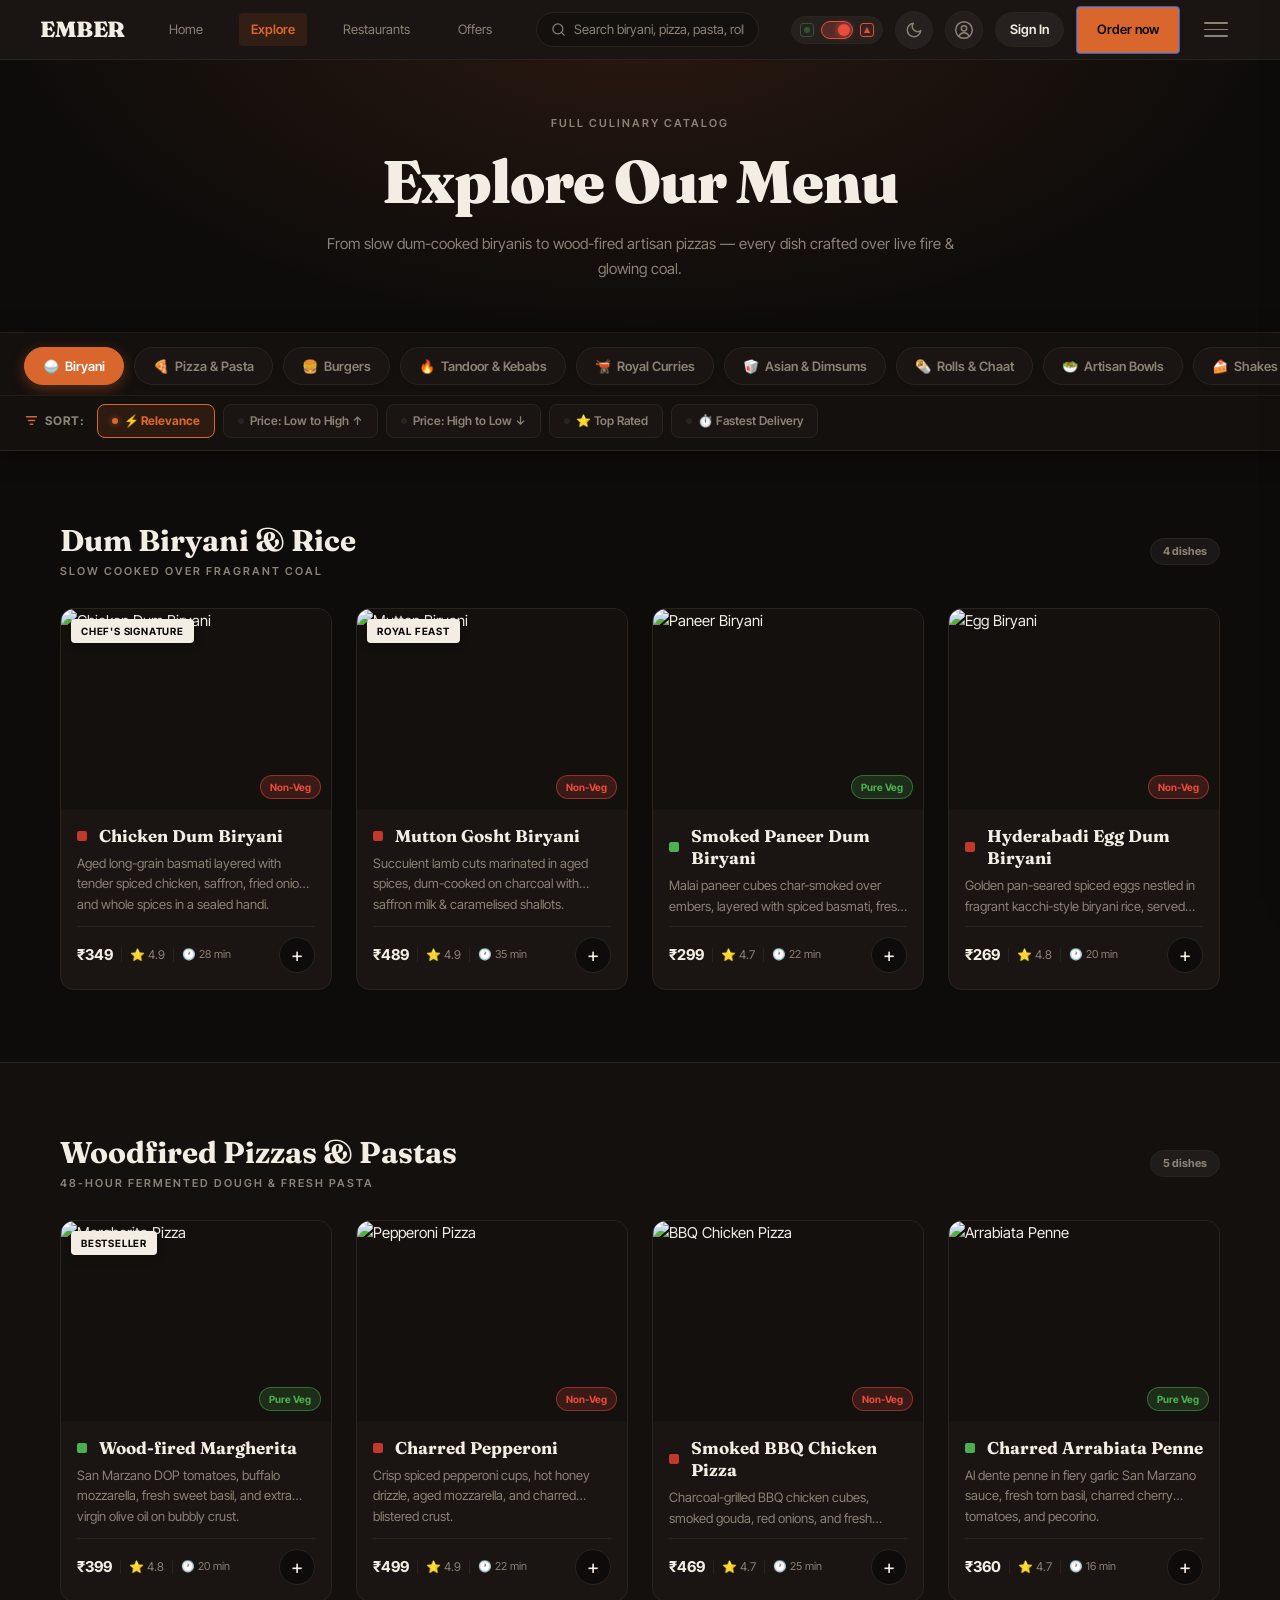
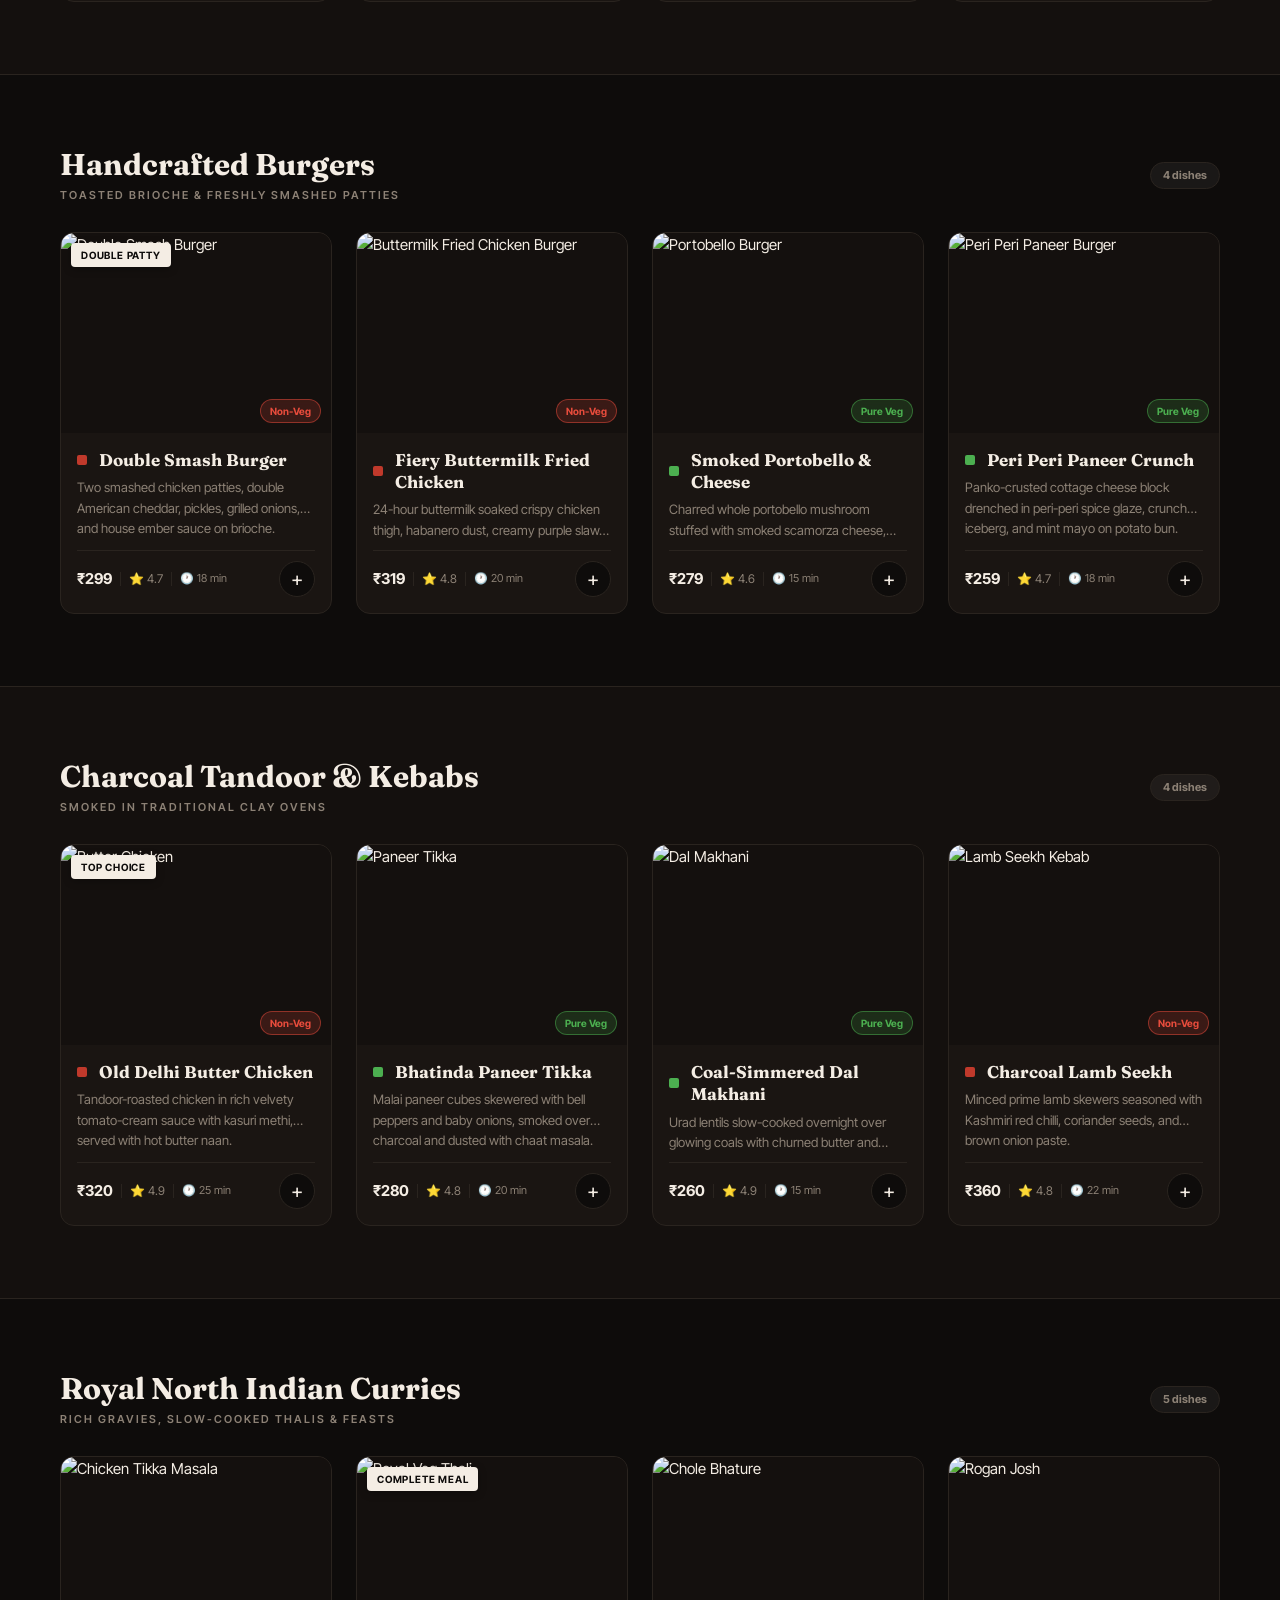
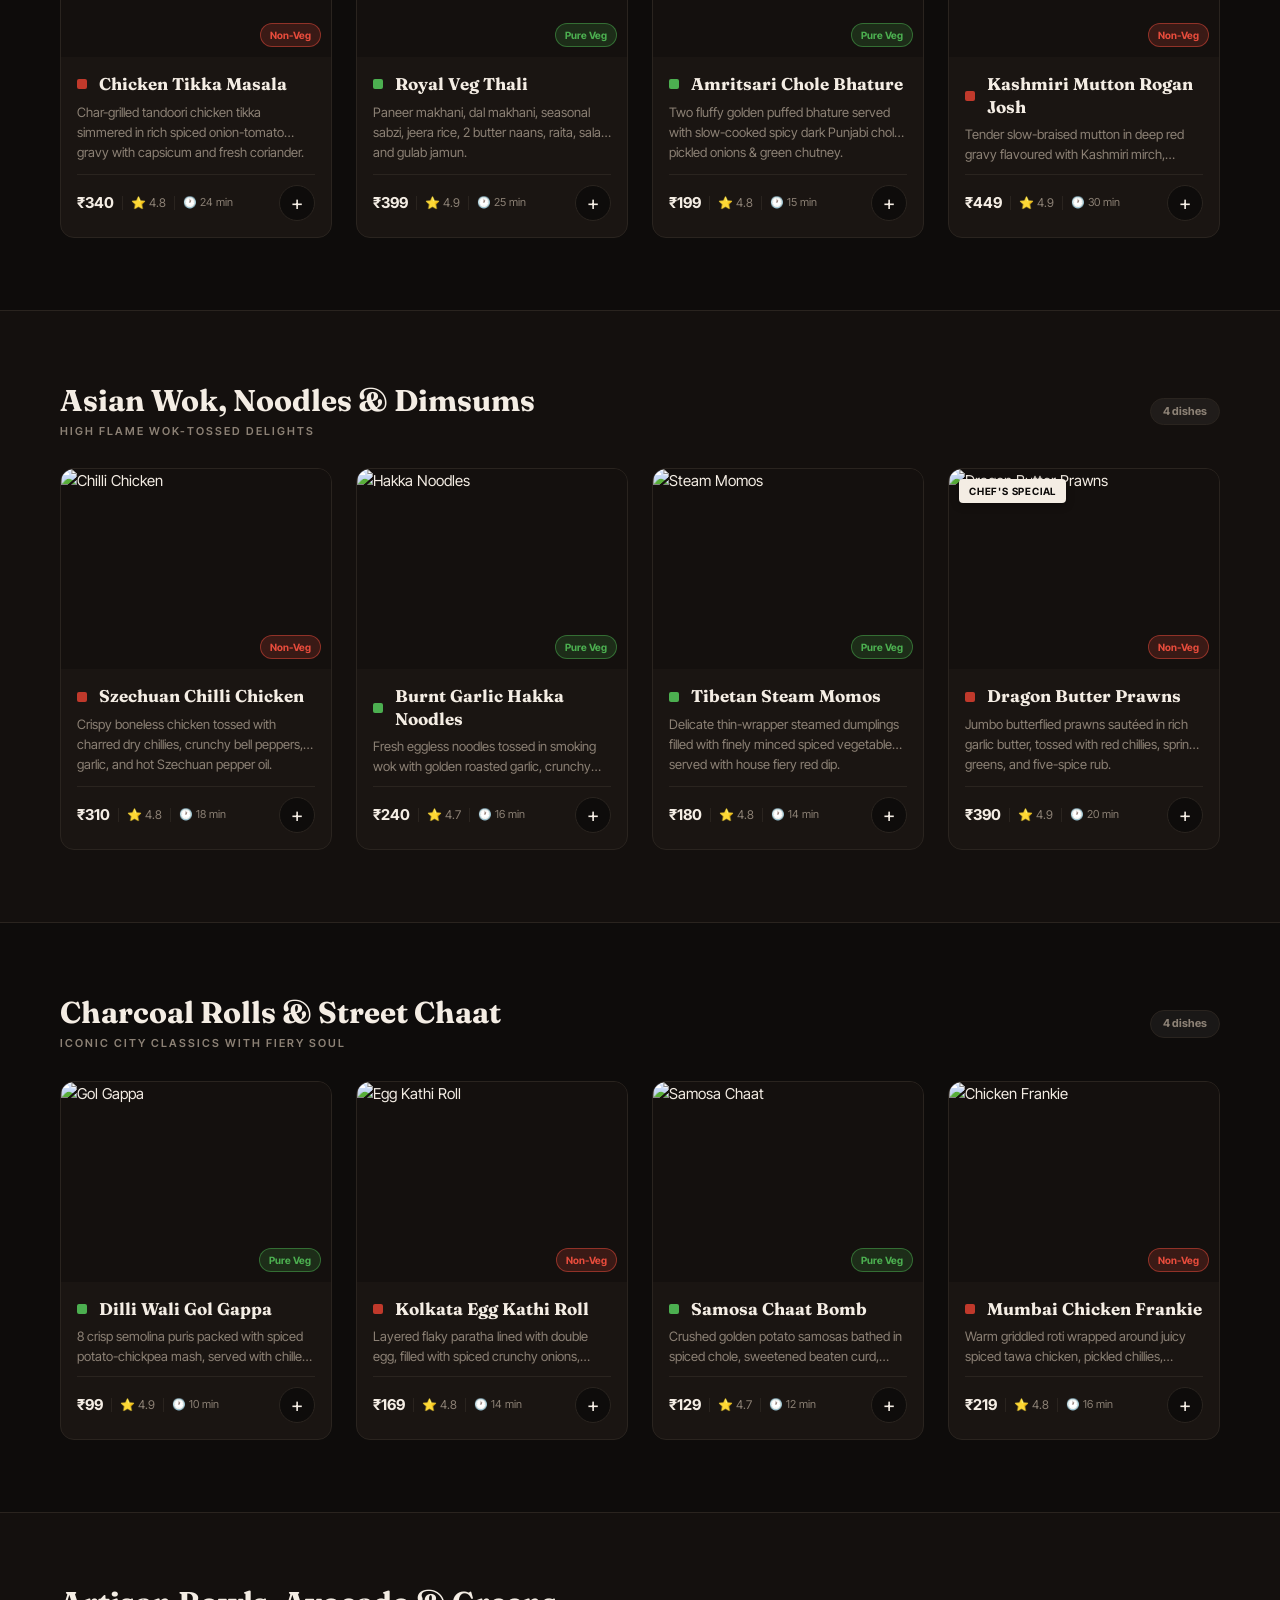
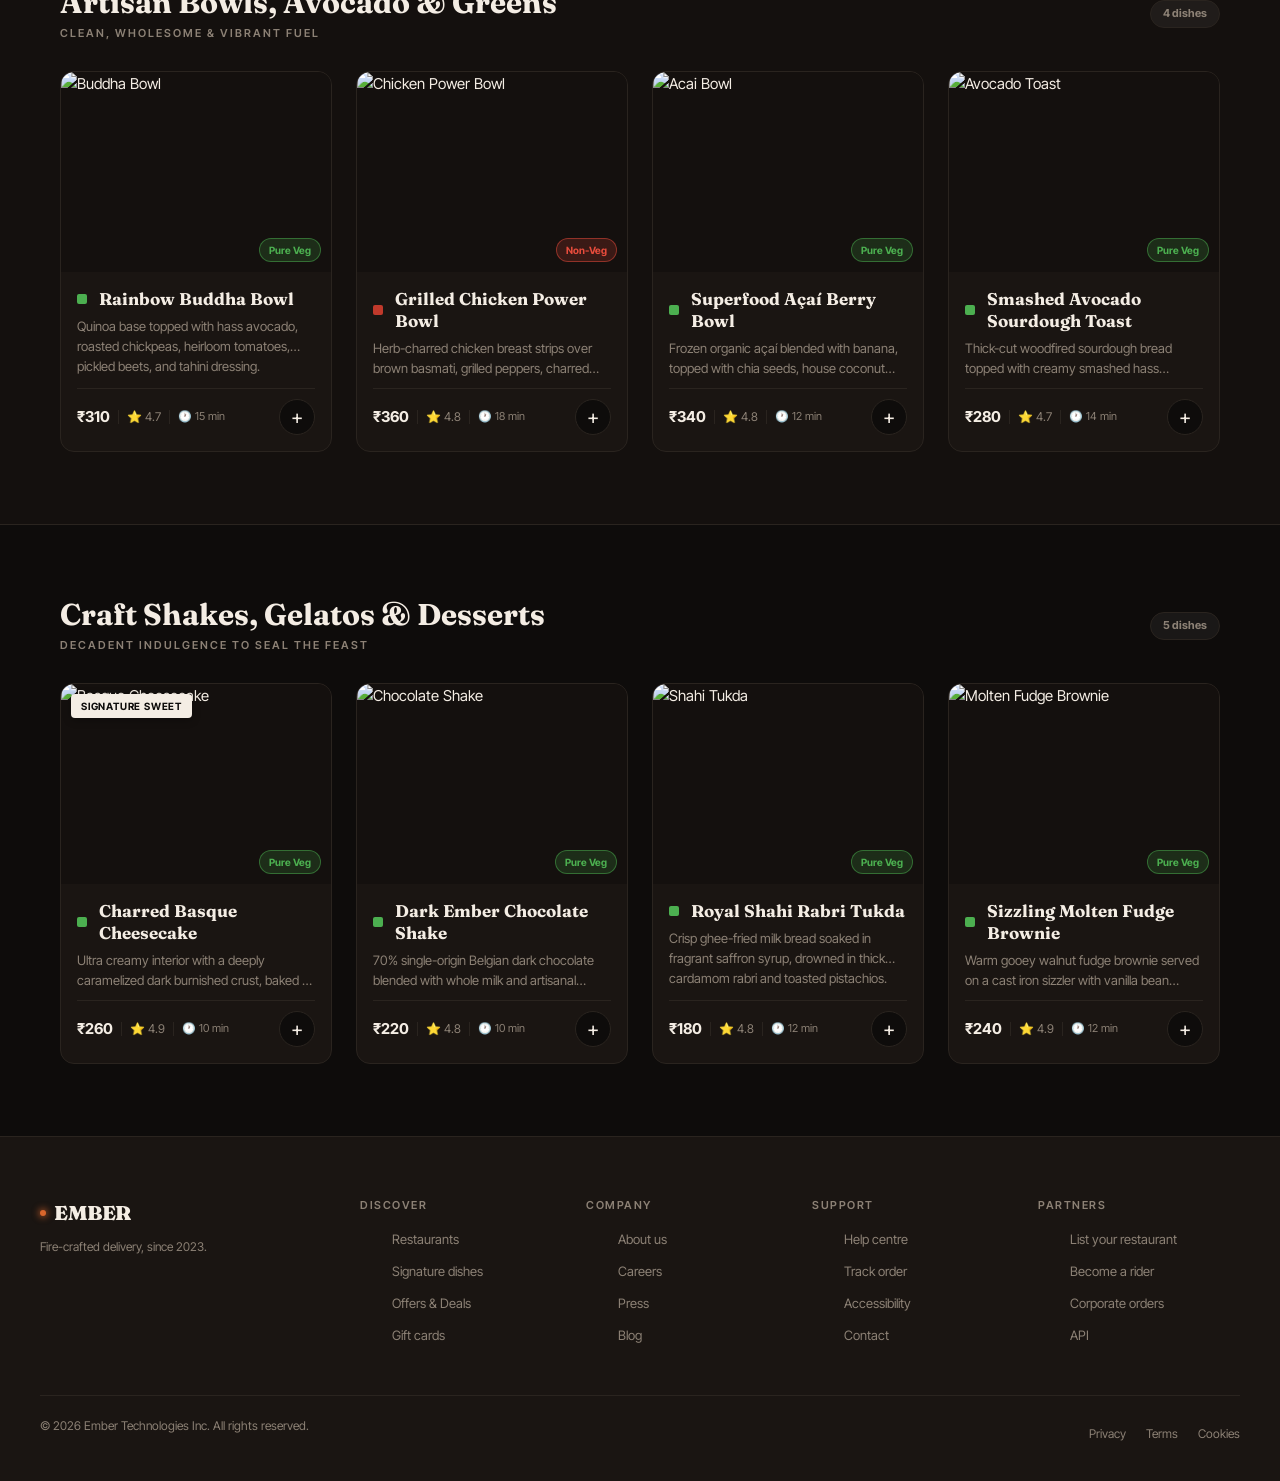
==== commit 25bf227b: "Your commit message here" ====
--- a/explore.html
+++ b/explore.html
@@ -338,7 +338,7 @@
 
     <div class="dish-card nonveg-card" data-name="Fiery Buttermilk Fried Chicken" data-price="319" data-rating="4.8" data-time="20" data-veg="false" data-category="burgers">
       <div class="img-box img-rel">
-        <img src="https://images.unsplash.com/photo-1625813506062-0aeb1d7a094b?w=600&q=80&auto=format&fit=crop" alt="Buttermilk Fried Chicken Burger" loading="lazy" />
+        <img src="https://i.pinimg.com/736x/87/5f/90/875f907a5c30679880187e9b716d96b2.jpg" alt="Buttermilk Fried Chicken Burger" loading="lazy" />
         <span class="dish-badge nonveg-badge">Non-Veg</span>
       </div>
       <div class="dish-body">
@@ -357,7 +357,7 @@
 
     <div class="dish-card veg-card" data-name="Smoked Portobello & Cheese" data-price="279" data-rating="4.6" data-time="15" data-veg="true" data-category="burgers">
       <div class="img-box img-rel">
-        <img src="https://images.unsplash.com/photo-1550547660-d9450f859349?w=600&q=80&auto=format&fit=crop" alt="Portobello Burger" loading="lazy" />
+        <img src="https://i.pinimg.com/1200x/f6/40/ae/f640ae6e400ea24ad53d3ea4338a95bb.jpg" alt="Portobello Burger" loading="lazy" />
         <span class="dish-badge veg-badge">Pure Veg</span>
       </div>
       <div class="dish-body">
@@ -376,7 +376,7 @@
 
     <div class="dish-card veg-card" data-name="Peri Peri Paneer Crunch" data-price="259" data-rating="4.7" data-time="18" data-veg="true" data-category="burgers">
       <div class="img-box img-rel">
-        <img src="https://images.unsplash.com/photo-1586190848861-99aa4a171e90?w=600&q=80&auto=format&fit=crop" alt="Peri Peri Paneer Burger" loading="lazy" />
+        <img src="https://i.pinimg.com/736x/42/73/8c/42738cf36a69c9ab3eb5121d5c472eb2.jpg" alt="Peri Peri Paneer Burger" loading="lazy" />
         <span class="dish-badge veg-badge">Pure Veg</span>
       </div>
       <div class="dish-body">
@@ -428,7 +428,7 @@
 
     <div class="dish-card veg-card" data-name="Bhatinda Paneer Tikka" data-price="280" data-rating="4.8" data-time="20" data-veg="true" data-category="tandoor">
       <div class="img-box img-rel">
-        <img src="https://images.unsplash.com/photo-1599488615731-7e5c2823ff28?w=600&q=80&auto=format&fit=crop" alt="Paneer Tikka" loading="lazy" />
+        <img src="https://i.pinimg.com/736x/b6/d9/bd/b6d9bdc8e176f6dc27cbbea837c1a5e4.jpg" alt="Paneer Tikka" loading="lazy" />
         <span class="dish-badge veg-badge">Pure Veg</span>
       </div>
       <div class="dish-body">
@@ -447,7 +447,7 @@
 
     <div class="dish-card veg-card" data-name="Coal-Simmered Dal Makhani" data-price="260" data-rating="4.9" data-time="15" data-veg="true" data-category="tandoor">
       <div class="img-box img-rel">
-        <img src="https://images.unsplash.com/photo-1588166524941-3bf61a9c41db?w=600&q=80&auto=format&fit=crop" alt="Dal Makhani" loading="lazy" />
+        <img src="https://i.pinimg.com/1200x/86/6b/fc/866bfc34070b2618ad372708840f9755.jpg" alt="Dal Makhani" loading="lazy" />
         <span class="dish-badge veg-badge">Pure Veg</span>
       </div>
       <div class="dish-body">
@@ -466,7 +466,7 @@
 
     <div class="dish-card nonveg-card" data-name="Charcoal Lamb Seekh" data-price="360" data-rating="4.8" data-time="22" data-veg="false" data-category="tandoor">
       <div class="img-box img-rel">
-        <img src="https://images.unsplash.com/photo-1544025162-d76694265947?w=600&q=80&auto=format&fit=crop" alt="Lamb Seekh Kebab" loading="lazy" />
+        <img src="https://i.pinimg.com/736x/27/2b/ea/272bea863c3f97cdb887b71bdd38cd33.jpg" alt="Lamb Seekh Kebab" loading="lazy" />
         <span class="dish-badge nonveg-badge">Non-Veg</span>
       </div>
       <div class="dish-body">
@@ -498,7 +498,7 @@
 
     <div class="dish-card nonveg-card" data-name="Chicken Tikka Masala" data-price="340" data-rating="4.8" data-time="24" data-veg="false" data-category="northindian">
       <div class="img-box img-rel">
-        <img src="https://images.unsplash.com/photo-1565557623262-b51c2513a641?w=600&q=80&auto=format&fit=crop" alt="Chicken Tikka Masala" loading="lazy" />
+        <img src="https://i.pinimg.com/736x/27/cb/8f/27cb8fd7b465acdb7eae9b8756bd9b97.jpg" alt="Chicken Tikka Masala" loading="lazy" />
         <span class="dish-badge nonveg-badge">Non-Veg</span>
       </div>
       <div class="dish-body">
@@ -517,7 +517,7 @@
 
     <div class="dish-card veg-card" data-name="Royal Veg Thali" data-price="399" data-rating="4.9" data-time="25" data-veg="true" data-category="northindian">
       <div class="img-box img-rel">
-        <img src="https://images.unsplash.com/photo-1610057099443-fde8c4d50f91?w=600&q=80&auto=format&fit=crop" alt="Royal Veg Thali" loading="lazy" />
+        <img src="https://i.pinimg.com/736x/9e/bd/72/9ebd72780bda88630eec535570c11f04.jpg" alt="Royal Veg Thali" loading="lazy" />
         <span class="dish-tag">Complete Meal</span>
         <span class="dish-badge veg-badge">Pure Veg</span>
       </div>
@@ -539,7 +539,7 @@
 
     <div class="dish-card veg-card" data-name="Amritsari Chole Bhature" data-price="199" data-rating="4.8" data-time="15" data-veg="true" data-category="northindian">
       <div class="img-box img-rel">
-        <img src="https://images.unsplash.com/photo-1626777552726-4a6b54c97e46?w=600&q=80&auto=format&fit=crop" alt="Chole Bhature" loading="lazy" />
+        <img src="https://blogger.googleusercontent.com/img/b/R29vZ2xl/AVvXsEiwCbkUB_rdI79pC8oX057tVgszt2M-9M1V6twpK0XxtEbbEoKl6k5ET37OgYGpj-Mgalg01svXWbjpDFOgAXg8ukyZjQJ1KOPFVWzyKIHBP722ywbU-sCDYye0hVzeF7DFon62suiBjA0/w240-h320-rw/IMG_20210601_190018%257E2_compress9.jpg" alt="Chole Bhature" loading="lazy" />
         <span class="dish-badge veg-badge">Pure Veg</span>
       </div>
       <div class="dish-body">
@@ -558,7 +558,7 @@
 
     <div class="dish-card nonveg-card" data-name="Kashmiri Mutton Rogan Josh" data-price="449" data-rating="4.9" data-time="30" data-veg="false" data-category="northindian">
       <div class="img-box img-rel">
-        <img src="https://images.unsplash.com/photo-1545247181-516773cae754?w=600&q=80&auto=format&fit=crop" alt="Rogan Josh" loading="lazy" />
+        <img src="https://i.pinimg.com/736x/f1/87/62/f187625f1d6bd5300bf6fe7eca218f81.jpg" alt="Rogan Josh" loading="lazy" />
         <span class="dish-badge nonveg-badge">Non-Veg</span>
       </div>
       <div class="dish-body">
@@ -590,7 +590,7 @@
 
     <div class="dish-card nonveg-card" data-name="Szechuan Chilli Chicken" data-price="310" data-rating="4.8" data-time="18" data-veg="false" data-category="chinese">
       <div class="img-box img-rel">
-        <img src="https://images.unsplash.com/photo-1569050467447-ce54b3bbc37d?w=600&q=80&auto=format&fit=crop" alt="Chilli Chicken" loading="lazy" />
+        <img src="https://i.pinimg.com/1200x/4b/f9/94/4bf99441cbb30fe804b63e0deacad65c.jpg" alt="Chilli Chicken" loading="lazy" />
         <span class="dish-badge nonveg-badge">Non-Veg</span>
       </div>
       <div class="dish-body">
@@ -680,7 +680,7 @@
 
     <div class="dish-card veg-card" data-name="Dilli Wali Gol Gappa" data-price="99" data-rating="4.9" data-time="10" data-veg="true" data-category="streetfood">
       <div class="img-box img-rel">
-        <img src="https://images.unsplash.com/photo-1601050690597-df0568f70950?w=600&q=80&auto=format&fit=crop" alt="Gol Gappa" loading="lazy" />
+        <img src="https://t3.ftcdn.net/jpg/04/39/28/24/360_F_439282491_2jFs1XSPAgW3NmxxvHeLZA5vAijmzU7r.jpg" alt="Gol Gappa" loading="lazy" />
         <span class="dish-badge veg-badge">Pure Veg</span>
       </div>
       <div class="dish-body">
@@ -699,7 +699,7 @@
 
     <div class="dish-card nonveg-card" data-name="Kolkata Egg Kathi Roll" data-price="169" data-rating="4.8" data-time="14" data-veg="false" data-category="streetfood">
       <div class="img-box img-rel">
-        <img src="https://images.unsplash.com/photo-1509722747041-616f39b57569?w=600&q=80&auto=format&fit=crop" alt="Egg Kathi Roll" loading="lazy" />
+        <img src="https://i.pinimg.com/736x/3a/7c/46/3a7c46d57b2041327158e6632b0be2a3.jpg" alt="Egg Kathi Roll" loading="lazy" />
         <span class="dish-badge nonveg-badge">Non-Veg</span>
       </div>
       <div class="dish-body">
@@ -737,7 +737,7 @@
 
     <div class="dish-card nonveg-card" data-name="Mumbai Chicken Frankie" data-price="219" data-rating="4.8" data-time="16" data-veg="false" data-category="streetfood">
       <div class="img-box img-rel">
-        <img src="https://images.unsplash.com/photo-1648838779951-1b20dfa77fe8?w=600&q=80&auto=format&fit=crop" alt="Chicken Frankie" loading="lazy" />
+        <img src="https://i.pinimg.com/736x/d0/f9/86/d0f986a46e13b6ca7f354e2108223db9.jpg" alt="Chicken Frankie" loading="lazy" />
         <span class="dish-badge nonveg-badge">Non-Veg</span>
       </div>
       <div class="dish-body">
@@ -769,7 +769,7 @@
 
     <div class="dish-card veg-card" data-name="Rainbow Buddha Bowl" data-price="310" data-rating="4.7" data-time="15" data-veg="true" data-category="healthy">
       <div class="img-box img-rel">
-        <img src="https://images.unsplash.com/photo-1546069901-ba9599a7e63c?w=600&q=80&auto=format&fit=crop" alt="Buddha Bowl" loading="lazy" />
+        <img src="https://i.pinimg.com/736x/66/bf/80/66bf80d50537f7eb305cb73a16054651.jpg" alt="Buddha Bowl" loading="lazy" />
         <span class="dish-badge veg-badge">Pure Veg</span>
       </div>
       <div class="dish-body">
@@ -807,7 +807,7 @@
 
     <div class="dish-card veg-card" data-name="Superfood Açaí Berry Bowl" data-price="340" data-rating="4.8" data-time="12" data-veg="true" data-category="healthy">
       <div class="img-box img-rel">
-        <img src="https://images.unsplash.com/photo-1590301157890-4810ed352733?w=600&q=80&auto=format&fit=crop" alt="Acai Bowl" loading="lazy" />
+        <img src="https://i.pinimg.com/1200x/0a/e2/0f/0ae20ff3f9a6fed02a2c0596252090ba.jpg" alt="Acai Bowl" loading="lazy" />
         <span class="dish-badge veg-badge">Pure Veg</span>
       </div>
       <div class="dish-body">
@@ -826,7 +826,7 @@
 
     <div class="dish-card veg-card" data-name="Smashed Avocado Sourdough Toast" data-price="280" data-rating="4.7" data-time="14" data-veg="true" data-category="healthy">
       <div class="img-box img-rel">
-        <img src="https://images.unsplash.com/photo-1588137378633-dea1336ce1e2?w=600&q=80&auto=format&fit=crop" alt="Avocado Toast" loading="lazy" />
+        <img src="https://i.pinimg.com/736x/78/88/37/788837ff80ac07b5c9b94b8a2c02867f.jpg" alt="Avocado Toast" loading="lazy" />
         <span class="dish-badge veg-badge">Pure Veg</span>
       </div>
       <div class="dish-body">
@@ -878,7 +878,7 @@
 
     <div class="dish-card veg-card" data-name="Dark Ember Chocolate Shake" data-price="220" data-rating="4.8" data-time="10" data-veg="true" data-category="desserts">
       <div class="img-box img-rel">
-        <img src="https://images.unsplash.com/photo-1572490122747-3968b75cc699?w=600&q=80&auto=format&fit=crop" alt="Chocolate Shake" loading="lazy" />
+        <img src="https://i.pinimg.com/736x/5e/a2/43/5ea2430849211345d93db151f5007add.jpg" alt="Chocolate Shake" loading="lazy" />
         <span class="dish-badge veg-badge">Pure Veg</span>
       </div>
       <div class="dish-body">
@@ -897,7 +897,7 @@
 
     <div class="dish-card veg-card" data-name="Royal Shahi Rabri Tukda" data-price="180" data-rating="4.8" data-time="12" data-veg="true" data-category="desserts">
       <div class="img-box img-rel">
-        <img src="https://images.unsplash.com/photo-1589301760014-d929f3979dbc?w=600&q=80&auto=format&fit=crop" alt="Shahi Tukda" loading="lazy" />
+        <img src="https://i.pinimg.com/736x/50/7f/3a/507f3a2075d6ed657e4de7854f2d14f2.jpg" alt="Shahi Tukda" loading="lazy" />
         <span class="dish-badge veg-badge">Pure Veg</span>
       </div>
       <div class="dish-body">
